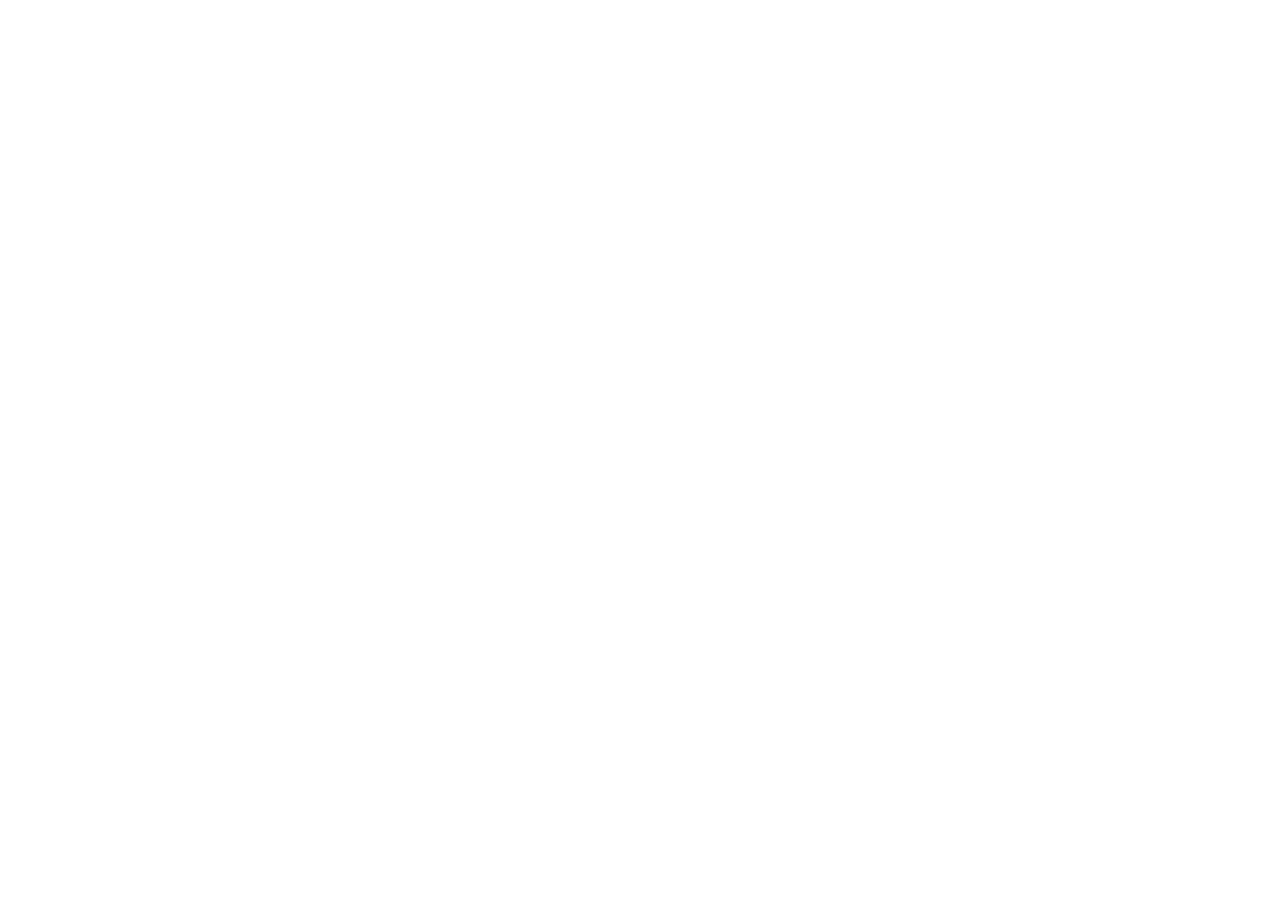
==== index.html @ 0af54652 "h1" ====
<!DOCTYPE html>
<html lang="en">
<head>
    <meta charset="UTF-8">
    <meta name="viewport" content="width=device-width, initial-scale=1.0">
    <title>Document</title>
    <link rel="stylesheet" href="all.css">
</head>
<body>
    <h1></h1>
</body>
</html>
---- all.css ----
h1{
    color: blue;
}
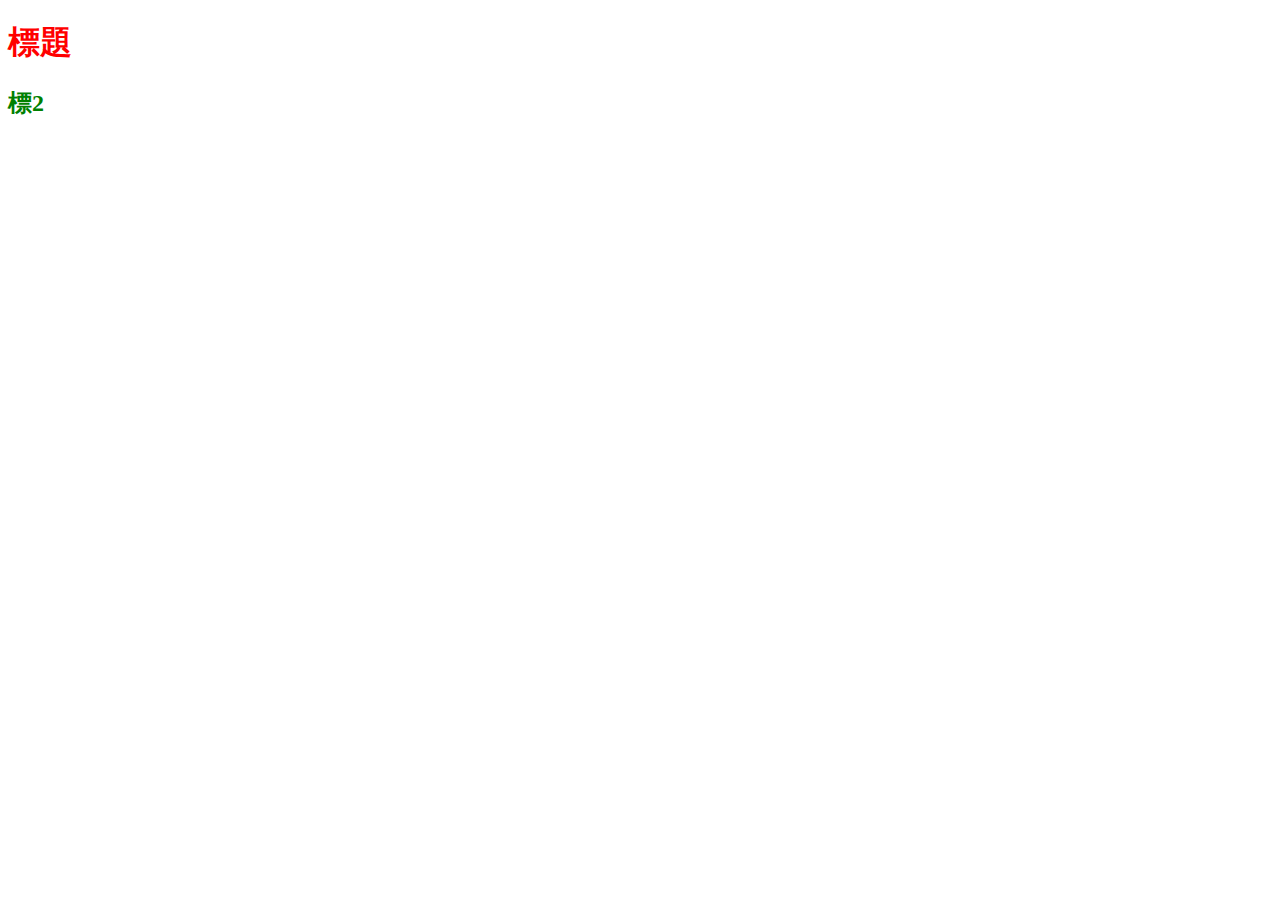
==== commit 57aed5c6: "red" ====
--- a/index.html
+++ b/index.html
@@ -7,6 +7,7 @@
     <link rel="stylesheet" href="all.css">
 </head>
 <body>
-    <h1></h1>
+    <h1>標題</h1>
+    <h2>標2</h2>
 </body>
 </html>--- a/all.css
+++ b/all.css
@@ -1,3 +1,6 @@
 h1{
-    color: blue;
+    color: red;
+}
+h2{
+    color: green;
 }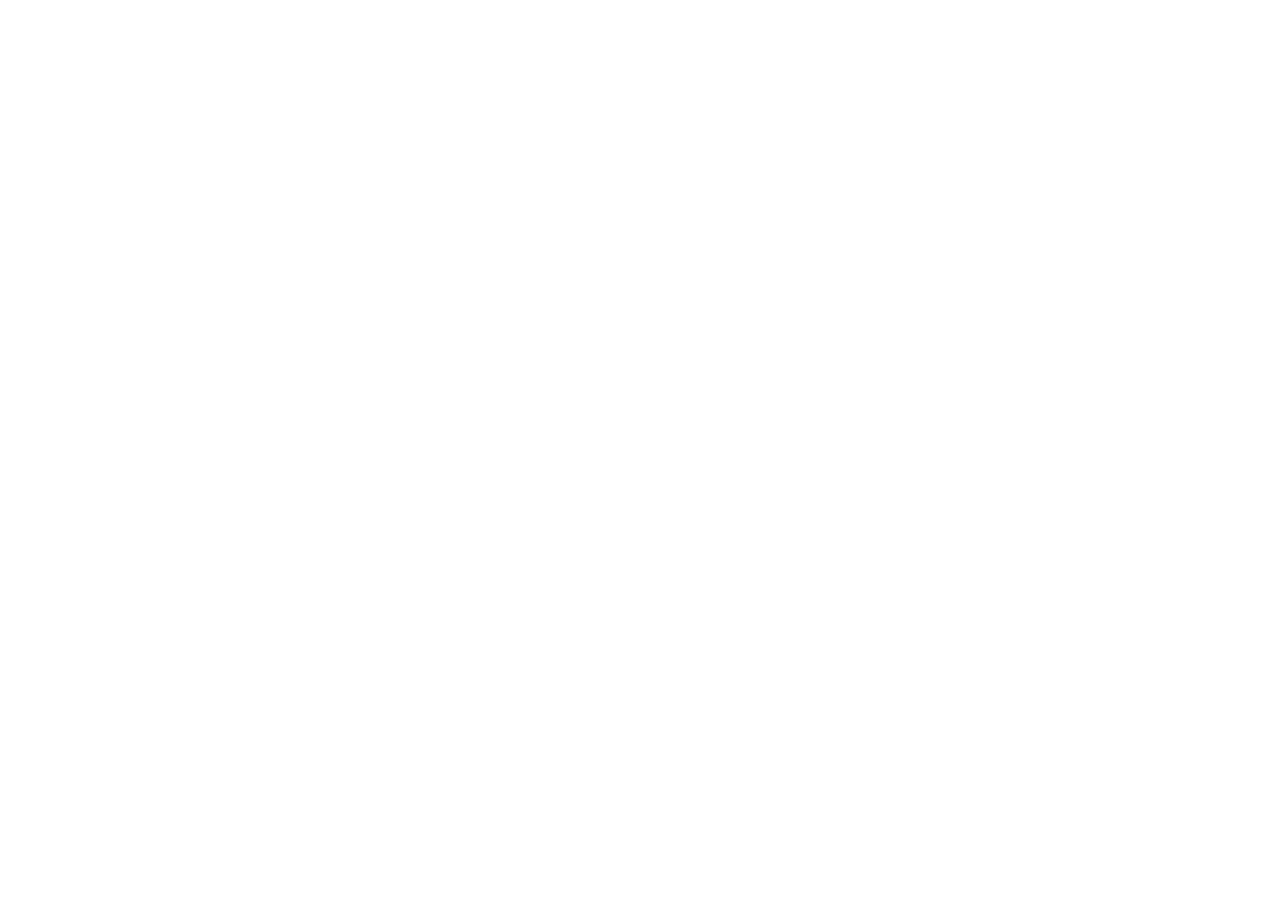
==== commit b6815aed: "Merge pull request #15 from ivy7661/feature/editTitle" ====
--- a/index.html
+++ b/index.html
@@ -3,11 +3,11 @@
 <head>
     <meta charset="UTF-8">
     <meta name="viewport" content="width=device-width, initial-scale=1.0">
-    <title>Document</title>
+    <title>修改標題</title>
     <link rel="stylesheet" href="all.css">
 </head>
 <body>
-    <h1>標題</h1>
-    <h2>標2</h2>
+    <h1></h1>
+    <h2></h2>
 </body>
 </html>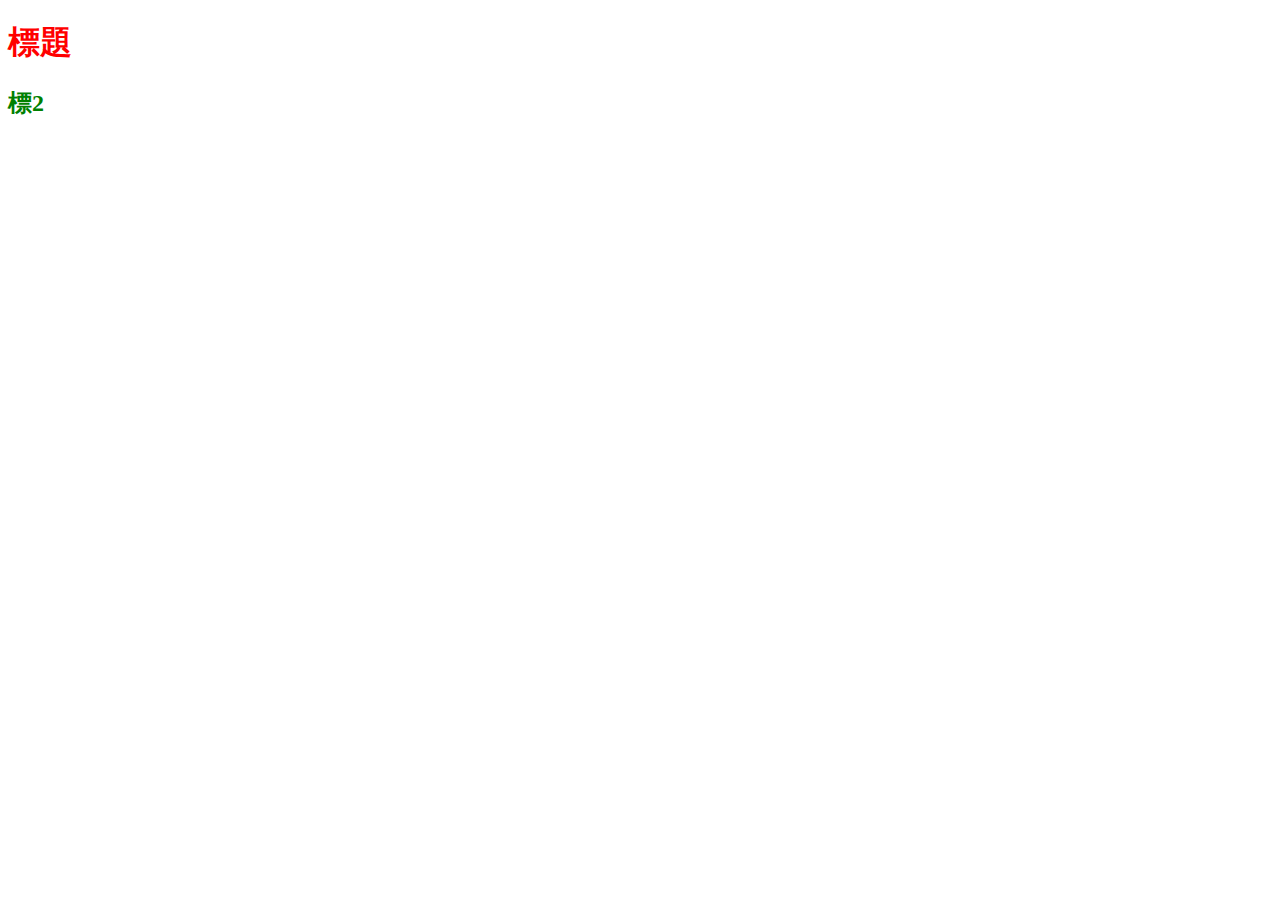
==== commit 12ca2bf4: "Merge pull request #16 from ivy7661/feature/editColor" ====
--- a/index.html
+++ b/index.html
@@ -7,7 +7,7 @@
     <link rel="stylesheet" href="all.css">
 </head>
 <body>
-    <h1></h1>
-    <h2></h2>
+    <h1>標題</h1>
+    <h2>標2</h2>
 </body>
 </html>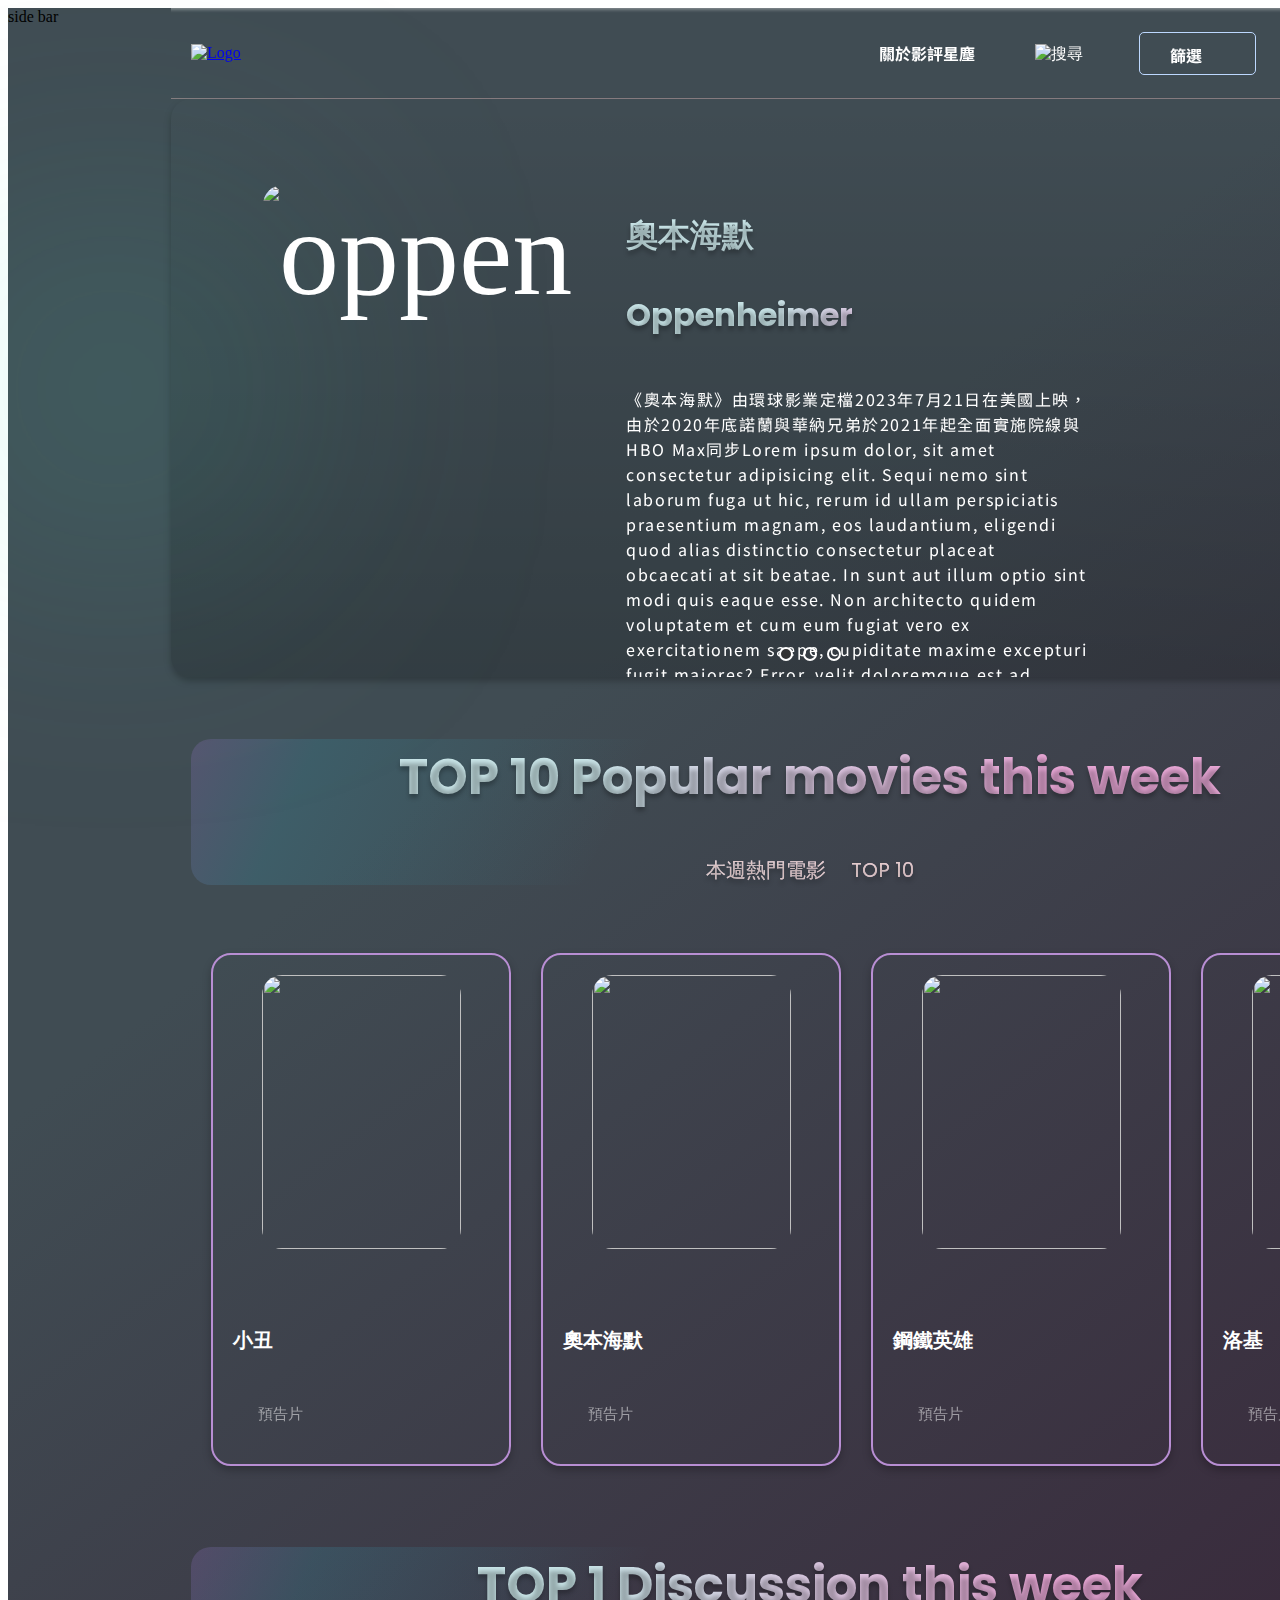
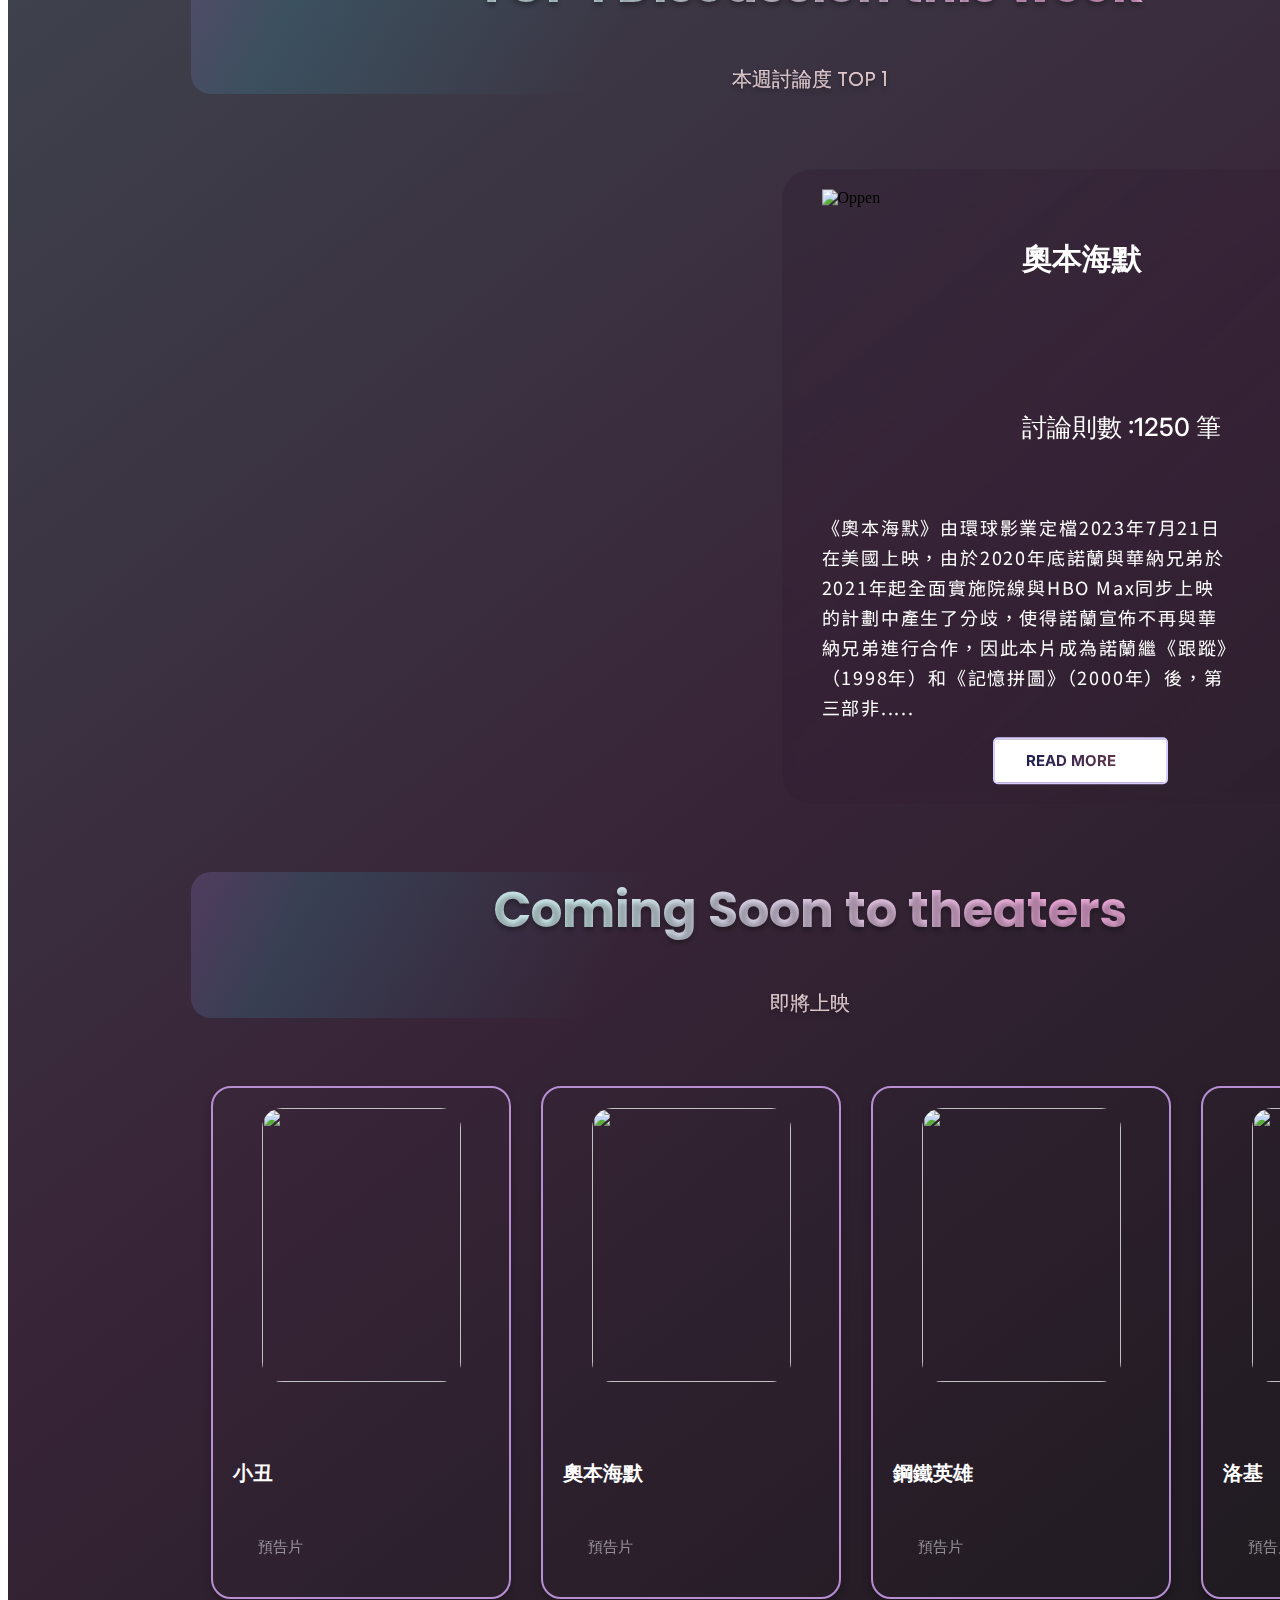
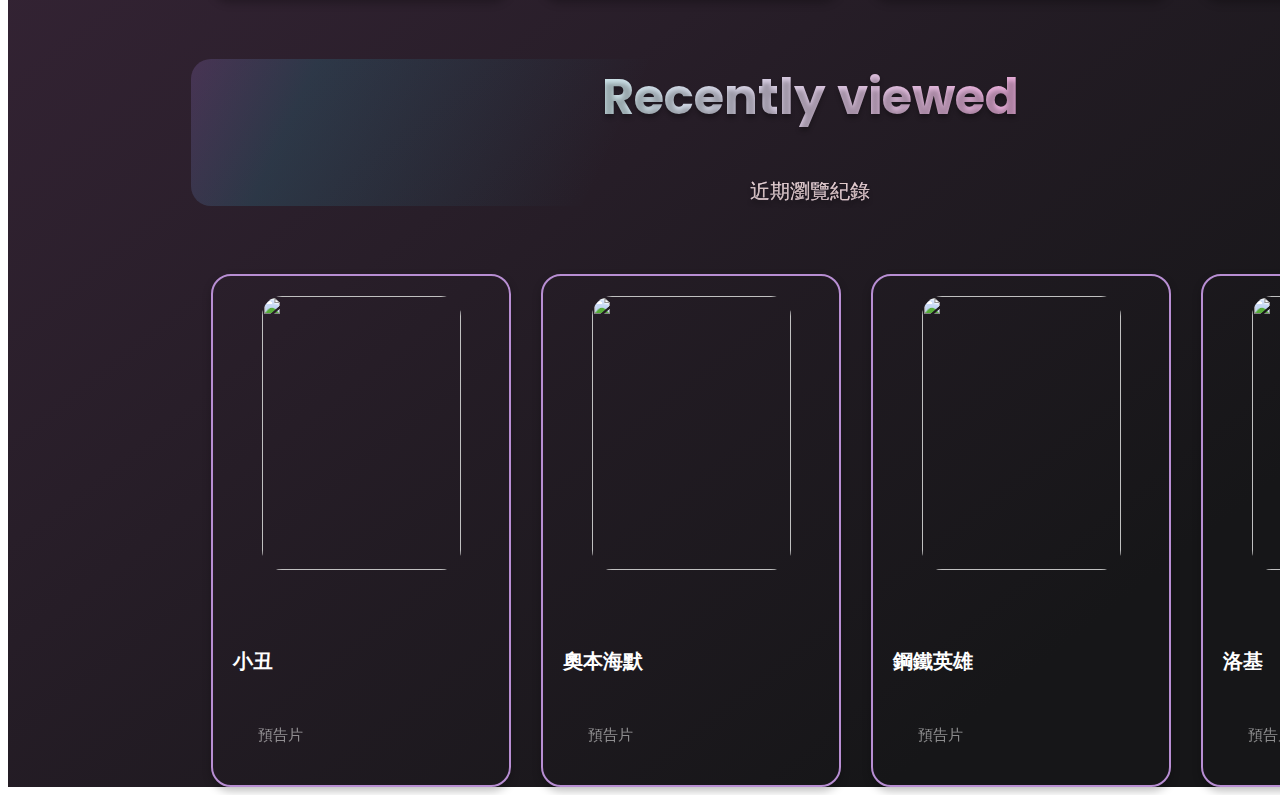
==== commit 0b9d7be1: "0" ====
--- a/index.html
+++ b/index.html
@@ -1,13 +1,474 @@
-<!DOCTYPE html>
+<!doctype html>
 <html lang="en">
-<head>
-    <meta charset="UTF-8">
-    <meta name="viewport" content="width=device-width, initial-scale=1.0">
-    <title>修改標題</title>
-    <link rel="stylesheet" href="all.css">
-</head>
-<body>
-    <h1>標題</h1>
-    <h2>標2</h2>
-</body>
+  <head>
+    <meta charset="utf-8">
+    <meta name="viewport" content="width=device-width, initial-scale=1">
+    <title>index</title>
+    <!-- Noto Sans、Poppins、Inter -->
+    <link rel="preconnect" href="https://fonts.googleapis.com">
+    <link rel="preconnect" href="https://fonts.gstatic.com" crossorigin>
+    <link href="https://fonts.googleapis.com/css2?family=Inter:wght@100;200;300;400;500;600;700;800;900&family=Noto+Sans+TC:wght@100;200;300;400;500;700;800;900&family=Poppins:ital,wght@0,100;0,200;0,300;0,400;0,500;0,600;0,700;0,800;0,900;1,200;1,300;1,400;1,500;1,600;1,700;1,800;1,900&display=swap" rel="stylesheet">
+    <link href="/bootstrap-5.3.2-dist/css/bootstrap.min.css" rel="stylesheet">
+    <link rel="stylesheet" href="/style.css">
+  </head>
+  <body>
+    <div class="wrap">
+      <div class="side">
+        side bar
+      </div>
+      <div class="container">
+        <!-- nav bar -->
+        <div class="header">
+          <a href="#" class="logo">
+            <img src="/movie picture/LOGO.png" class="mLogo" alt="Logo">
+          </a>
+          <nav>
+            <a href="#" class="nav-txt">關於影評星塵</a>
+            <!-- 搜尋 -->        
+            <div class="btn-box">
+              <img src="/icon/Search.png" class="search-icon" alt="搜尋">
+              
+
+              <input type="text" placeholder=" "/>
+              
+            </div>
+            <!-- dropdown -->
+            <div class="dropdown">
+              <button class="dropbtn"> 篩選 
+                <span></span>
+                <img src="/icon/dropdown-arrow-down.png" alt="">
+              </button>
+              <div class="dropdown-content">
+                <a href="#"> 喜劇片 </a>
+                <a href="#"> 劇情片 </a>
+                <a href="#"> 科幻片 </a>
+                <a href="#"> 恐怖片 </a>
+                <a href="#"> 音樂劇 </a>
+                <a href="#"> 愛情片 </a>
+                <a href="#"> 驚悚片 </a>
+              </div>
+            </div>
+            <button class="btn-search">搜尋</button>
+
+            <a href="#" class="nav-txt">
+              <img src="/icon/user.png" class="user-icon" alt="會員">
+          </a>
+  
+          </nav>
+        </div>
+        
+        <!-- Carousel -->
+        <div class="carousel">
+          <div class="green-box"></div>
+          <ul class="slides">
+            <input type="radio" id="control-1" name="control" checked>
+            <input type="radio" id="control-2" name="control">
+            <input type="radio" id="control-3" name="control">
+            <li class="slide">
+              1
+            </li>
+            <li class="slide">2</li>
+            <li class="slide">
+              <div class="carousel-page">
+                <img src="/movie picture/oppen.png" class="carousel-img" alt="oppen">
+                <div class="caption">
+                  <div class="wrap-carousel-title">
+                    <h3 class="carousel-title mb-27">奧本海默</h3>
+                    <h3 class="carousel-title">Oppenheimer</h3>
+                  </div>
+                  <div class="wrap-carousel-content">
+                    <p class="carousel-content">《奧本海默》由環球影業定檔2023年7月21日在美國上映，由於2020年底諾蘭與華納兄弟於2021年起全面實施院線與HBO Max同步Lorem ipsum dolor, sit amet consectetur adipisicing elit. Sequi nemo sint laborum fuga ut hic, rerum id ullam perspiciatis praesentium magnam, eos laudantium, eligendi quod alias distinctio consectetur placeat obcaecati at sit beatae. In sunt aut illum optio sint modi quis eaque esse. Non architecto quidem voluptatem et cum eum fugiat vero ex exercitationem saepe, cupiditate maxime excepturi fugit maiores? Error, velit doloremque est ad officia fugit beatae saepe esse dicta pariatur nesciunt, unde minima praesentium? Voluptate libero et quibusdam aperiam nulla iste a repudiandae! Asperiores mollitia est labore deserunt dolorem nemo molestiae nam sit dolor eum non et eaque alias, laudantium neque voluptatem nulla, blanditiis id impedit. Dolor voluptatem quia nam itaque rerum obcaecati quidem in molestiae tempora dolore architecto soluta consectetur maxime facilis consequatur placeat repellat dolorem, eligendi nisi incidunt reprehenderit. Ducimus non quisquam magnam. Voluptatum tenetur vel nemo sequi beatae id ipsam, minima expedita nihil! Odit tempora dolorum reiciendis esse laborum itaque cum modi! Iure, voluptatum odit. Alias explicabo sed, velit, autem asperiores laudantium molestias voluptate impedit distinctio necessitatibus nam voluptatem, illo sit officia quidem est accusamus quia suscipit aliquid accusantium ratione! Nobis dolorem neque possimus distinctio! Reprehenderit ex saepe nulla ducimus repudiandae? Earum quis animi ipsa a obcaecati dignissimos veniam voluptates corrupti et, ullam rerum iure quam ea. Obcaecati, quia, ipsa quidem odit sed omnis ea deleniti a debitis beatae quasi iste ipsam assumenda voluptate eligendi recusandae est! Recusandae, debitis modi natus accusamus nulla facilis dolorem ipsam molestiae officia quibusdam id itaque quo totam optio rem fuga perferendis quaerat at voluptas. Molestiae voluptatem blanditiis dicta enim porro aut. Eaque in reprehenderit, laborum laudantium perferendis inventore, optio alias doloribus minus impedit temporibus veniam adipisci porro enim tempore ducimus dolorem maiores! Optio tempora, ducimus placeat ad consequuntur qui perferendis eos aut aliquid mollitia nihil corporis laborum pariatur inventore voluptas autem itaque, libero accusamus quasi temporibus magnam quas vel, ab quibusdam. Ipsa consequuntur hic ex in optio. Quas voluptate accusamus velit autem minus id molestiae sunt ut rem eveniet! Fugit nostrum quos exercitationem animi, expedita corrupti, rerum commodi minima dolore incidunt velit dolor reiciendis alias aut adipisci rem! Ad, magni molestiae! Ullam ex quidem unde! A, porro, aut maiores ad similique officia iusto sapiente eum est beatae excepturi ab ipsum eius, repellendus dolorem quisquam tempora corrupti natus ex eos modi numquam ducimus. Possimus commodi eum et, ea nobis deleniti porro illo voluptatem velit molestias mollitia pariatur molestiae, exercitationem labore! Vitae animi quidem aspernatur quod molestiae eaque totam error perspiciatis saepe, harum iusto repudiandae architecto cum consequuntur odit culpa ut non, libero quas! Itaque delectus odio corrupti dignissimos beatae cumque voluptatum natus tenetur, debitis quia asperiores vero repellat, voluptatibus eveniet id velit consequatur, voluptas unde voluptatem quos exercitationem consectetur inventore? Quasi vel nam dolor deleniti reprehenderit ex sint. Quas ea iusto ducimus quae optio id corrupti nostrum, voluptate autem reiciendis animi quo debitis, dignissimos aspernatur adipisci commodi! Nam laboriosam aliquam optio numquam, commodi perferendis veritatis. Sint dolorem quaerat maiores et deleniti necessitatibus laudantium delectus totam? Fugit autem ex consequuntur reprehenderit.</p>
+                    <!-- 星星 -->
+                    <div class="wrap-star">
+                    <img src="/icon/star1.png" class="star" alt="">
+                    <img src="/icon/star1.png" class="star" alt="">
+                    <img src="/icon/star1.png" class="star" alt="">
+                    <img src="/icon/star1.png" class="star" alt="">
+                    <img src="/icon/star1.png" class="star" alt="">
+                    </div>
+                    <p class="carousel-content2">已獲得本周評論數第一名:955則評論</p>
+                    <button class="btn-carousel">
+                      <a href="#" class="btn-index-a">read more
+                        <span class="ml-15"></span><img src="/icon/PlayButton_purple.png"  alt="">
+                      </a>
+                    </button>
+                  </div>
+                  
+
+
+                </div>
+              </div>
+            </li>
+            <div class="controls-visible">
+              <!-- 將這三個label 調整成一個原點的樣式-->
+              <label for="control-1"></label>
+              <label for="control-2"></label>
+              <label for="control-3"></label>
+            </div>
+
+          </ul>
+        </div>
+        <!-- TOP 10  -->
+        <div class="top10bc">
+          <div class="top10-title">
+            <h2 class="top10-text">TOP   10  Popular movies this week</h2>
+            <h3 class="top10-subtitle">本週熱門電影　 TOP 10</h3>
+          </div>
+        </div>
+
+        <div class="wrap-movie-card">
+          <div class="arrow-left">
+            <img src="/icon/leftArrow.png" alt="">
+          </div>
+          <div class="wrap-cards">
+            <!-- Card -->
+            <div class="wrap-whole-card">
+              <img src="/movie picture/joker.jpg" class="movie-card-img" alt="">
+              <!-- 星,片:靠左 -->
+              <div class="wrap-title-btn">
+                <div>
+                  <img src="/icon/star1.png" class="star" alt="">
+                  <img src="/icon/star1.png" class="star" alt="">
+                  <img src="/icon/star1.png" class="star" alt="">
+                  <img src="/icon/star1.png" class="star" alt="">
+                  <img src="/icon/star1.png" class="star" alt="">
+                </div>
+                <h3 class="card-title"><a href="#">小丑</a></h3>
+                <btton class="btn-vedio">
+                  <a href="#" class="vedio-link">
+                  <img src="/icon/PlayButton_grey.png" alt=""><span class="ml-15"></span>預告片
+                  </a>
+                </btton>
+              </div>
+            </div>
+            <!-- Card -->
+            <div class="wrap-whole-card">
+              <img src="/movie picture/Oppenheimer-1.jpg" class="movie-card-img" alt="">
+              <!-- 星,片:靠左 -->
+              <div class="wrap-title-btn">
+                <div>
+                  <img src="/icon/star1.png" class="star" alt="">
+                  <img src="/icon/star1.png" class="star" alt="">
+                  <img src="/icon/star1.png" class="star" alt="">
+                  <img src="/icon/star1.png" class="star" alt="">
+                  <img src="/icon/star1.png" class="star" alt="">
+                </div>
+                <h3 class="card-title"><a href="#">奧本海默</a></h3>
+                <btton class="btn-vedio">
+                  <a href="#" class="vedio-link">
+                  <img src="/icon/PlayButton_grey.png" alt=""><span class="ml-15"></span>預告片
+                  </a>
+                </btton>
+              </div>
+            </div>
+            <!-- Card -->
+            <div class="wrap-whole-card">
+              <img src="/movie picture/hacksaw.jpg" class="movie-card-img" alt="">
+              <!-- 星,片:靠左 -->
+              <div class="wrap-title-btn">
+                <div>
+                  <img src="/icon/star1.png" class="star" alt="">
+                  <img src="/icon/star1.png" class="star" alt="">
+                  <img src="/icon/star1.png" class="star" alt="">
+                  <img src="/icon/star1.png" class="star" alt="">
+                  <img src="/icon/star1.png" class="star" alt="">
+                </div>
+                <h3 class="card-title"><a href="#">鋼鐵英雄</a></h3>
+                <btton class="btn-vedio">
+                  <a href="#" class="vedio-link">
+                  <img src="/icon/PlayButton_grey.png" alt=""><span class="ml-15"></span>預告片
+                  </a>
+                </btton>
+              </div>
+            </div>
+            <!-- Card -->
+            <div class="wrap-whole-card">
+              <img src="/movie picture/loki.jpg" class="movie-card-img" alt="">
+              <!-- 星,片:靠左 -->
+              <div class="wrap-title-btn">
+                <div>
+                  <img src="/icon/star1.png" class="star" alt="">
+                  <img src="/icon/star1.png" class="star" alt="">
+                  <img src="/icon/star1.png" class="star" alt="">
+                  <img src="/icon/star1.png" class="star" alt="">
+                  <img src="/icon/star1.png" class="star" alt="">
+                </div>
+                <h3 class="card-title"><a href="#">洛基</a></h3>
+                <btton class="btn-vedio">
+                  <a href="#" class="vedio-link">
+                  <img src="/icon/PlayButton_grey.png" alt=""><span class="ml-15"></span>預告片
+                  </a>
+                </btton>
+              </div>
+            </div>
+          </div>
+          <!-- Right arrow -->
+          <div class="arrow-right">
+            <img src="/icon/rightArrow.png" alt="">
+          </div>
+        </div>
+
+        <!-- TOP 1 Discussion -->
+        <div class="top10bc mt-81 mb-40">
+          <div class="top10-title">
+            <h2 class="top10-text">TOP   1   Discussion this week</h2>
+            <h3 class="top10-subtitle">本週討論度   TOP  1</h3>
+          </div>
+        </div>
+        <!-- content -->
+        <div class="top-discuss">
+          <div class="blur-bg">
+            <div class="discuss-section">
+              <img src="/movie picture/Oppenheimer-1.jpg" class="img-oppen" alt="Oppen">
+              <!-- text -->
+              <div class="discuss-movie">
+                <h3>奧本海默</h3>
+                <div>
+                  <img src="/icon/star1.png" class="star" alt="">
+                  <img src="/icon/star1.png" class="star" alt="">
+                  <img src="/icon/star1.png" class="star" alt="">
+                  <img src="/icon/star1.png" class="star" alt="">
+                  <img src="/icon/star1.png" class="star" alt="">
+                </div>
+                <h4>討論則數 :1250 筆</h4>
+              </div>
+            </div>
+            <p class="discuss-p">《奧本海默》由環球影業定檔2023年7月21日在美國上映，由於2020年底諾蘭與華納兄弟於2021年起全面實施院線與HBO Max同步上映的計劃中產生了分歧，使得諾蘭宣佈不再與華納兄弟進行合作，因此本片成為諾蘭繼《跟蹤》（1998年）和《記憶拼圖》（2000年）後，第三部非.....</p>
+            <button class="btn-carousel ma">
+              <a href="#" class="btn-index-a">read more
+                <span class="ml-15"></span><img src="/icon/PlayButton_purple.png"  alt="">
+              </a>
+            </button>
+          </div>
+        </div>
+        <!-- Coming Soon -->
+        <div class="top10bc mt-60">
+          <div class="top10-title">
+            <h2 class="top10-text">Coming Soon to theaters</h2>
+            <h3 class="top10-subtitle">即將上映</h3>
+          </div>
+        </div>
+
+        <div class="wrap-movie-card">
+          <div class="arrow-left">
+            <img src="/icon/leftArrow.png" alt="">
+          </div>
+          <div class="wrap-cards">
+            <!-- Card -->
+            <div class="wrap-whole-card">
+              <img src="/movie picture/joker.jpg" class="movie-card-img" alt="">
+              <!-- 星,片:靠左 -->
+              <div class="wrap-title-btn">
+                <div>
+                  <img src="/icon/star1.png" class="star" alt="">
+                  <img src="/icon/star1.png" class="star" alt="">
+                  <img src="/icon/star1.png" class="star" alt="">
+                  <img src="/icon/star1.png" class="star" alt="">
+                  <img src="/icon/star1.png" class="star" alt="">
+                </div>
+                <h3 class="card-title"><a href="#">小丑</a></h3>
+                <btton class="btn-vedio">
+                  <a href="#" class="vedio-link">
+                  <img src="/icon/PlayButton_grey.png" alt=""><span class="ml-15"></span>預告片
+                  </a>
+                </btton>
+              </div>
+            </div>
+            <!-- Card -->
+            <div class="wrap-whole-card">
+              <img src="/movie picture/Oppenheimer-1.jpg" class="movie-card-img" alt="">
+              <!-- 星,片:靠左 -->
+              <div class="wrap-title-btn">
+                <div>
+                  <img src="/icon/star1.png" class="star" alt="">
+                  <img src="/icon/star1.png" class="star" alt="">
+                  <img src="/icon/star1.png" class="star" alt="">
+                  <img src="/icon/star1.png" class="star" alt="">
+                  <img src="/icon/star1.png" class="star" alt="">
+                </div>
+                <h3 class="card-title"><a href="#">奧本海默</a></h3>
+                <btton class="btn-vedio">
+                  <a href="#" class="vedio-link">
+                  <img src="/icon/PlayButton_grey.png" alt=""><span class="ml-15"></span>預告片
+                  </a>
+                </btton>
+              </div>
+            </div>
+            <!-- Card -->
+            <div class="wrap-whole-card">
+              <img src="/movie picture/hacksaw.jpg" class="movie-card-img" alt="">
+              <!-- 星,片:靠左 -->
+              <div class="wrap-title-btn">
+                <div>
+                  <img src="/icon/star1.png" class="star" alt="">
+                  <img src="/icon/star1.png" class="star" alt="">
+                  <img src="/icon/star1.png" class="star" alt="">
+                  <img src="/icon/star1.png" class="star" alt="">
+                  <img src="/icon/star1.png" class="star" alt="">
+                </div>
+                <h3 class="card-title"><a href="#">鋼鐵英雄</a></h3>
+                <btton class="btn-vedio">
+                  <a href="#" class="vedio-link">
+                  <img src="/icon/PlayButton_grey.png" alt=""><span class="ml-15"></span>預告片
+                  </a>
+                </btton>
+              </div>
+            </div>
+            <!-- Card -->
+            <div class="wrap-whole-card">
+              <img src="/movie picture/loki.jpg" class="movie-card-img" alt="">
+              <!-- 星,片:靠左 -->
+              <div class="wrap-title-btn">
+                <div>
+                  <img src="/icon/star1.png" class="star" alt="">
+                  <img src="/icon/star1.png" class="star" alt="">
+                  <img src="/icon/star1.png" class="star" alt="">
+                  <img src="/icon/star1.png" class="star" alt="">
+                  <img src="/icon/star1.png" class="star" alt="">
+                </div>
+                <h3 class="card-title"><a href="#">洛基</a></h3>
+                <btton class="btn-vedio">
+                  <a href="#" class="vedio-link">
+                  <img src="/icon/PlayButton_grey.png" alt=""><span class="ml-15"></span>預告片
+                  </a>
+                </btton>
+              </div>
+            </div>
+          </div>
+          <!-- Right arrow -->
+          <div class="arrow-right">
+            <img src="/icon/rightArrow.png" alt="">
+          </div>
+        </div>
+        <!-- Recently viewed -->
+        <div class="top10bc mt-60">
+          <div class="top10-title">
+            <h2 class="top10-text">Recently viewed</h2>
+            <h3 class="top10-subtitle">近期瀏覽紀錄</h3>
+          </div>
+        </div>
+
+        <div class="wrap-movie-card">
+          <div class="arrow-left">
+            <img src="/icon/leftArrow.png" alt="">
+          </div>
+          <div class="wrap-cards">
+            <!-- Card -->
+            <div class="wrap-whole-card">
+              <img src="/movie picture/joker.jpg" class="movie-card-img" alt="">
+              <!-- 星,片:靠左 -->
+              <div class="wrap-title-btn">
+                <div>
+                  <img src="/icon/star1.png" class="star" alt="">
+                  <img src="/icon/star1.png" class="star" alt="">
+                  <img src="/icon/star1.png" class="star" alt="">
+                  <img src="/icon/star1.png" class="star" alt="">
+                  <img src="/icon/star1.png" class="star" alt="">
+                </div>
+                <h3 class="card-title"><a href="#">小丑</a></h3>
+                <btton class="btn-vedio">
+                  <a href="#" class="vedio-link">
+                  <img src="/icon/PlayButton_grey.png" alt=""><span class="ml-15"></span>預告片
+                  </a>
+                </btton>
+              </div>
+            </div>
+            <!-- Card -->
+            <div class="wrap-whole-card">
+              <img src="/movie picture/Oppenheimer-1.jpg" class="movie-card-img" alt="">
+              <!-- 星,片:靠左 -->
+              <div class="wrap-title-btn">
+                <div>
+                  <img src="/icon/star1.png" class="star" alt="">
+                  <img src="/icon/star1.png" class="star" alt="">
+                  <img src="/icon/star1.png" class="star" alt="">
+                  <img src="/icon/star1.png" class="star" alt="">
+                  <img src="/icon/star1.png" class="star" alt="">
+                </div>
+                <h3 class="card-title"><a href="#">奧本海默</a></h3>
+                <btton class="btn-vedio">
+                  <a href="#" class="vedio-link">
+                  <img src="/icon/PlayButton_grey.png" alt=""><span class="ml-15"></span>預告片
+                  </a>
+                </btton>
+              </div>
+            </div>
+            <!-- Card -->
+            <div class="wrap-whole-card">
+              <img src="/movie picture/hacksaw.jpg" class="movie-card-img" alt="">
+              <!-- 星,片:靠左 -->
+              <div class="wrap-title-btn">
+                <div>
+                  <img src="/icon/star1.png" class="star" alt="">
+                  <img src="/icon/star1.png" class="star" alt="">
+                  <img src="/icon/star1.png" class="star" alt="">
+                  <img src="/icon/star1.png" class="star" alt="">
+                  <img src="/icon/star1.png" class="star" alt="">
+                </div>
+                <h3 class="card-title"><a href="#">鋼鐵英雄</a></h3>
+                <btton class="btn-vedio">
+                  <a href="#" class="vedio-link">
+                  <img src="/icon/PlayButton_grey.png" alt=""><span class="ml-15"></span>預告片
+                  </a>
+                </btton>
+              </div>
+            </div>
+            <!-- Card -->
+            <div class="wrap-whole-card">
+              <img src="/movie picture/loki.jpg" class="movie-card-img" alt="">
+              <!-- 星,片:靠左 -->
+              <div class="wrap-title-btn">
+                <div>
+                  <img src="/icon/star1.png" class="star" alt="">
+                  <img src="/icon/star1.png" class="star" alt="">
+                  <img src="/icon/star1.png" class="star" alt="">
+                  <img src="/icon/star1.png" class="star" alt="">
+                  <img src="/icon/star1.png" class="star" alt="">
+                </div>
+                <h3 class="card-title"><a href="#">洛基</a></h3>
+                <btton class="btn-vedio">
+                  <a href="#" class="vedio-link">
+                  <img src="/icon/PlayButton_grey.png" alt=""><span class="ml-15"></span>預告片
+                  </a>
+                </btton>
+              </div>
+            </div>
+          </div>
+          <!-- Right arrow -->
+          <div class="arrow-right">
+            <img src="/icon/rightArrow.png" alt="">
+          </div>
+        </div>
+
+        
+
+
+
+
+      </div>
+    </div>
+    
+    
+    
+      
+      
+      
+
+
+
+
+
+
+
+      
+
+
+
+    
+    
+    
+
+    <script src="/bootstrap-5.3.2-dist/js/bootstrap.bundle.js"></script>
+    <!-- <script src="/bootstrap-5.3.2-dist/js-page/star.js"></script> -->
+  </body>
 </html>--- a/style.css
+++ b/style.css
@@ -0,0 +1,1305 @@
+@charset "UTF-8";
+.ma {
+  margin: auto;
+}
+
+.m-90-a {
+  margin: 90px auto;
+}
+
+.mt-40 {
+  margin-top: 40px;
+}
+
+.mt-60 {
+  margin-top: 60px;
+}
+
+.mt-70 {
+  margin-top: 70px;
+}
+
+.mt-81 {
+  margin-top: 81px;
+}
+
+.mb-20 {
+  margin-bottom: 20px;
+}
+
+.mb-30 {
+  margin-bottom: 30px;
+}
+
+.mb-40 {
+  margin-bottom: 40px;
+}
+
+.mb-70 {
+  margin-bottom: 70px;
+}
+
+.ml-15 {
+  margin-left: 15px;
+}
+
+.ml-30 {
+  margin-left: 30px;
+}
+
+.ml-40 {
+  margin-left: 40px;
+}
+
+.pt-15 {
+  padding-top: 15px;
+}
+
+.header {
+  width: 1277px;
+  height: 90px;
+  display: flex;
+  align-items: center;
+  border-bottom: 1px solid rgba(204, 169, 169, 0.5);
+  -webkit-backdrop-filter: blur(2px);
+          backdrop-filter: blur(2px);
+}
+
+.header .logo {
+  display: inline-block;
+  margin: 14px auto 14px 20px;
+  margin-left: 20px;
+}
+
+.mLogo {
+  width: 184px;
+  height: 54px;
+}
+
+.header nav {
+  display: flex;
+  text-align: center;
+  font-size: 16px;
+  margin-right: 20px;
+}
+
+.nav-txt {
+  margin: auto;
+  text-decoration: none;
+  display: inline-block;
+  font-size: 16px;
+  font-weight: 700;
+  color: #FFF;
+  font-family: "Noto Sans TC", sans-serif;
+  font-style: normal;
+  line-height: normal;
+}
+
+.search-icon {
+  width: 25px;
+  height: 25px;
+  margin: 10px;
+  margin-left: 60px;
+}
+
+.user-icon {
+  width: 16px;
+  height: 16px;
+  margin-left: 60px;
+}
+
+.btn-box {
+  vertical-align: middle;
+  color: #fff;
+  width: auto;
+  border-radius: 10px;
+  min-width: 10px;
+  display: inline-block;
+  position: relative;
+  background-size: 104% 104%;
+  cursor: pointer;
+}
+.btn-box span {
+  font-size: 16px;
+  font-weight: 700;
+  color: #FFF;
+  font-family: "Noto Sans TC", sans-serif;
+  font-style: normal;
+  line-height: normal;
+}
+
+.btn-box input {
+  display: inline-block;
+  background: 0 0;
+  border: none;
+  color: #fff;
+  padding-left: 20px;
+  height: 40px;
+  box-sizing: border-box;
+  width: 0;
+  transition: all 0.3s ease-in-out;
+  font-size: 16px;
+  font-weight: 700;
+  color: #FFF;
+  font-family: "Noto Sans TC", sans-serif;
+  font-style: normal;
+  line-height: normal;
+  text-transform: uppercase;
+  letter-spacing: 5px;
+}
+
+.btn-box:hover input {
+  display: inline-block;
+  width: 200px;
+  padding-right: 50px;
+  border-radius: 10px;
+  border: 1px solid #98C1FE;
+  background: linear-gradient(90deg, rgba(34, 15, 15, 0) 5.74%, #17101C 95.72%);
+}
+
+.btn-box input:not(:-moz-placeholder-shown) {
+  display: inline-block;
+  width: 160px;
+  padding-right: 50px;
+}
+
+.btn-box input:not(:placeholder-shown) {
+  display: inline-block;
+  width: 160px;
+  padding-right: 50px;
+}
+
+/* The container <div> - needed to position the dropdown content */
+.dropdown {
+  margin-left: 20px;
+  position: relative;
+  display: inline-block;
+  border-radius: 5px;
+  border: 1px solid #BDD8FF;
+}
+
+/* Style The Dropdown Button */
+.dropbtn {
+  width: 115px;
+  padding: 10px 20px 0px 20px;
+  height: 30px;
+  background: transparent;
+  color: #FFF;
+  font-family: "Noto Sans TC", sans-serif;
+  font-style: normal;
+  line-height: normal;
+  font-weight: 700;
+  font-size: 16px;
+  border: none;
+  cursor: pointer;
+}
+.dropbtn span {
+  margin-left: 20px;
+}
+
+/* Dropdown Content (Hidden by Default) */
+.dropdown-content {
+  position: absolute;
+  z-index: 10;
+  display: none;
+  border: 1px solid #80A4DA;
+  background: #251E1E;
+  min-width: 118px;
+  box-shadow: 0px 8px 16px 0px rgba(0, 0, 0, 0.2);
+}
+
+/* Links inside the dropdown */
+.dropdown-content a {
+  position: relative;
+  z-index: 99;
+  color: #FFF;
+  font-family: "Noto Sans TC", sans-serif;
+  font-style: normal;
+  line-height: normal;
+  font-size: 16px;
+  font-weight: 500;
+  padding: 12px 16px;
+  text-decoration: none;
+  display: block;
+}
+
+/* Change color of dropdown links on hover */
+.dropdown-content a:hover {
+  border: 1px solid #80A4DA;
+  background: #342B2B;
+}
+
+/* Show the dropdown menu on hover */
+.dropdown:hover .dropdown-content {
+  display: block;
+}
+
+/* Change the background color of the dropdown button when the dropdown content is shown */
+.dropdown:hover .dropbtn {
+  background: #251E1E;
+}
+
+.btn-search {
+  margin-left: 20px;
+  background: transparent;
+  border: none;
+  color: #FFF;
+  font-family: "Noto Sans TC", sans-serif;
+  font-style: normal;
+  line-height: normal;
+  font-size: 16px;
+  font-weight: 700;
+}
+
+.carousel-title {
+  text-shadow: 0px 4px 4px rgba(0, 0, 0, 0.25);
+  font-family: "Poppins", sans-serif;
+  font-style: normal;
+  line-height: 150%;
+  font-size: 32px;
+  font-weight: 700;
+}
+
+.wrap-carousel-title {
+  background: linear-gradient(89deg, #C9E5E8 31.72%, #E8A7D6 68.97%);
+  background-clip: text;
+  -webkit-background-clip: text;
+  -webkit-text-fill-color: transparent;
+}
+
+.top10-text {
+  text-shadow: 0px 4px 4px rgba(0, 0, 0, 0.25);
+  font-family: "Poppins", sans-serif;
+  font-style: normal;
+  line-height: 150%;
+  text-align: center;
+  font-size: 50px;
+  font-weight: 700;
+}
+
+.carousel-content {
+  color: #FFF;
+  font-family: "Noto Sans TC", sans-serif;
+  font-style: normal;
+  line-height: normal;
+  font-size: 16px;
+  font-weight: 400;
+  line-height: 25px; /* 156.25% */
+  letter-spacing: 1.6px;
+}
+
+.carousel-content2 {
+  color: #FFF;
+  font-family: "Noto Sans TC", sans-serif;
+  font-style: normal;
+  line-height: normal;
+  text-align: center;
+  font-size: 16px;
+  font-weight: 400;
+  line-height: 30px; /* 187.5% */
+  letter-spacing: 1.6px;
+}
+
+.wrap {
+  width: 1440px;
+  display: flex;
+  background: var(--web_BK_1, linear-gradient(142deg, #404c53 21.85%, #382538 56.98%, #161618 91.4%));
+}
+
+.side {
+  width: 163px;
+}
+
+.container {
+  margin: 0;
+  padding: 0;
+  width: 1277px;
+}
+
+.carousel {
+  display: flex;
+  justify-content: center;
+  align-items: center;
+  margin-bottom: 61.5px;
+  background: linear-gradient(180deg, rgba(0, 0, 0, 0) 0%, rgba(0, 0, 0, 0.2) 100%);
+  border-radius: 20px;
+  box-shadow: 0px 4px 7px 0px rgba(0, 0, 0, 0.25);
+}
+
+.green-box {
+  width: 150px;
+  height: 150px;
+  position: absolute;
+  left: 39px;
+  border-radius: 351px;
+  background: #45DBC0;
+  filter: blur(171.5px);
+}
+
+ul.slides {
+  width: 1278px;
+  height: 578px;
+  position: relative;
+  list-style: none;
+  margin: 0;
+  padding: 0;
+  background-color: var(--web_BK_1, linear-gradient(142deg, #404c53 21.85%, #382538 56.98%, #161618 91.4%));
+  overflow: hidden;
+}
+
+li.slide {
+  margin: 0;
+  padding: 0;
+  width: inherit;
+  height: inherit;
+  position: absolute;
+  display: flex;
+  font-size: 120px;
+  color: #fff;
+  transition: 0.5s transform ease-in-out;
+}
+
+.slide:nth-last-of-type(1) {
+  background-color: var(--web_BK_1, linear-gradient(142deg, #404c53 21.85%, #382538 56.98%, #161618 91.4%));
+}
+
+.slide:nth-last-of-type(2) {
+  background-color: #f25c05;
+  left: 100%;
+}
+
+.slide:nth-last-of-type(3) {
+  background-color: #495f8c;
+  left: 200%;
+}
+
+input[type=radio] {
+  position: relative;
+  z-index: 100;
+  display: none;
+}
+
+.controls-visible {
+  position: absolute;
+  width: 100%;
+  bottom: 12px;
+  text-align: center;
+}
+
+.controls-visible label {
+  display: inline-block;
+  width: 10px;
+  height: 10px;
+  background-color: var(--web_BK_1, linear-gradient(142deg, #404c53 21.85%, #382538 56.98%, #161618 91.4%));
+  border-radius: 50%;
+  margin: 0 3px;
+  border: 2px solid #fff;
+}
+
+.slides input[type=radio]:nth-of-type(1):checked ~ .controls-visible label:nth-of-type(1) {
+  background-color: #333;
+}
+
+.slides input[type=radio]:nth-of-type(2):checked ~ .controls-visible label:nth-of-type(2) {
+  background-color: #333;
+}
+
+.slides input[type=radio]:nth-of-type(3):checked ~ .controls-visible label:nth-of-type(3) {
+  background-color: #333;
+}
+
+.slides input[type=radio]:nth-of-type(1):checked ~ .slide {
+  transform: translatex(0%);
+}
+
+:nth-of-type(2):checked ~ .slide {
+  transform: translatex(-100%);
+}
+
+:nth-of-type(3):checked ~ .slide {
+  transform: translatex(-200%);
+}
+
+.carousel-page {
+  display: flex;
+}
+
+.carousel-img {
+  height: 388px;
+  margin-left: 92px;
+  margin-top: 86px;
+  border-radius: 20px;
+}
+
+.caption {
+  width: 462px;
+  height: 440px;
+  margin-top: 80px;
+  margin-left: 54px;
+  background-color: linear-gradient(89deg, #C9E5E8 31.72%, #E8A7D6 68.97%);
+}
+
+.wrap-carousel-content {
+  display: flex;
+  flex-direction: column;
+  justify-content: space-between;
+  align-items: center;
+  height: 60%;
+  vertical-align: middle;
+}
+
+.mb-27 {
+  margin-bottom: 27px;
+}
+
+.wrap-star {
+  display: flex;
+  display: flex;
+  justify-content: center;
+  align-items: center;
+}
+
+.star {
+  height: 30px;
+  margin: 0;
+  padding: 0;
+}
+
+.btn-carousel {
+  display: flex;
+  width: 175px;
+  height: 47px;
+  padding: 5px 20px;
+  justify-content: center;
+  align-items: center;
+  gap: 15px;
+  flex-shrink: 0;
+  border-radius: 5px;
+  border: 2px solid #D7CDFF;
+  background: linear-gradient(0deg, #FFF 0%, #FFF 100%);
+}
+
+.btn-index-a {
+  font-family: "Inter", sans-serif;
+  font-style: normal;
+  line-height: normal;
+  text-decoration: none;
+  font-size: 15px;
+  font-weight: 700;
+  text-transform: uppercase;
+  background: linear-gradient(270deg, #894646 -37.01%, #1f1e51 98.79%);
+  background-clip: text;
+  -webkit-background-clip: text;
+  -webkit-text-fill-color: transparent;
+}
+
+.top10bc {
+  width: 1238px;
+  margin-left: 20px;
+  margin-bottom: 68px;
+  background: linear-gradient(115deg, rgba(219, 72, 196, 0.34) -13.24%, rgba(50, 193, 224, 0.15) 9.84%, rgba(205, 203, 203, 0) 35.52%, rgba(165, 162, 162, 0) 84.27%);
+  border-radius: 20px;
+}
+
+.top10-title {
+  background: linear-gradient(89deg, #C9E5E8 31.72%, #E8A7D6 68.97%);
+  background-clip: text;
+  -webkit-background-clip: text;
+  -webkit-text-fill-color: transparent;
+}
+
+.top10-subtitle {
+  text-shadow: 0px 4px 4px rgba(0, 0, 0, 0.25);
+  font-family: "Poppins", sans-serif;
+  font-style: normal;
+  line-height: 150%;
+  text-align: center;
+  font-size: 20px;
+  font-weight: 400;
+  background: linear-gradient(90deg, #FFF 0.53%, #E5CDCD 22.92%);
+  background-clip: text;
+  -webkit-background-clip: text;
+  -webkit-text-fill-color: transparent;
+}
+
+.wrap-movie-card {
+  display: flex;
+  align-items: center;
+}
+
+.arrow-left {
+  width: 42px;
+  margin-left: 10px;
+  margin-right: 30px;
+}
+
+.arrow-right {
+  width: 42px;
+  margin-left: 30px;
+  margin-right: 10px;
+}
+
+.wrap-cards {
+  display: flex;
+  justify-content: space-between;
+  gap: 30px;
+}
+
+.wrap-whole-card {
+  width: 256px;
+  display: flex;
+  justify-content: space-between;
+  padding: 20px;
+  flex-direction: column;
+  border-radius: 20px;
+  border: 2px solid #B88ED3;
+  box-shadow: 0px 4px 9px 0px rgba(0, 0, 0, 0.25);
+}
+
+.movie-card-img {
+  margin: 0 auto;
+  width: 199px;
+  height: 274px;
+  border-radius: 20px;
+}
+
+.wrap-title-btn {
+  margin-top: 20px;
+  margin-bottom: 10px;
+  display: flex;
+  justify-content: space-between;
+  flex-direction: column;
+  gap: 20px;
+}
+
+.card-title {
+  font-family: "Inter", sans-serif;
+  font-style: normal;
+  line-height: normal;
+  font-size: 20px;
+  font-weight: 800;
+  text-transform: uppercase;
+}
+.card-title a {
+  text-decoration: none;
+  color: #FFF;
+}
+
+.btn-vedio {
+  display: flex;
+  padding: 5px;
+}
+
+.vedio-link {
+  padding: 5px;
+  text-decoration: none;
+  color: #FFF;
+  font-family: Inter;
+  font-size: 15px;
+  font-style: normal;
+  font-weight: 500;
+  line-height: normal;
+  text-transform: uppercase;
+  opacity: 0.5;
+}
+
+.top-discuss {
+  position: relative;
+  width: 1200px;
+  height: 650px;
+  background: url(/icon/meet.jpg);
+  background-repeat: no-repeat;
+  background-position: right;
+  border-radius: 20px;
+  background-size: 108%;
+  margin: 0 auto;
+}
+
+.blur-bg {
+  width: 518px;
+  position: absolute;
+  right: 30px;
+  top: 50%;
+  transform: translateY(-50%);
+  padding: 20px 40px;
+  justify-content: center;
+  align-items: center;
+  align-content: center;
+  gap: 10px;
+  flex-wrap: wrap;
+  border-radius: 30px;
+  background: linear-gradient(134deg, rgba(35, 9, 33, 0.17) 8.58%, rgba(70, 21, 21, 0) 114.52%);
+  -webkit-backdrop-filter: blur(5.5px);
+          backdrop-filter: blur(5.5px);
+}
+
+.discuss-section {
+  display: flex;
+  width: 433px;
+}
+
+.img-oppen {
+  width: 170px;
+}
+
+.discuss-movie {
+  display: flex;
+  justify-content: center;
+  flex-direction: column;
+  gap: 25px;
+  padding: 20px;
+  margin-left: 10px;
+}
+.discuss-movie h3 {
+  font-family: "Inter", sans-serif;
+  font-style: normal;
+  line-height: normal;
+  color: #FFF;
+  font-size: 30px;
+  font-weight: 800;
+  text-transform: uppercase;
+}
+.discuss-movie h4 {
+  font-family: "Inter", sans-serif;
+  font-style: normal;
+  line-height: normal;
+  color: #FFF;
+  font-size: 25px;
+  font-weight: 500;
+  text-transform: uppercase;
+}
+
+.discuss-p {
+  width: 411px;
+  flex-shrink: 0;
+  color: #FFF;
+  font-family: "Noto Sans TC", sans-serif;
+  font-style: normal;
+  line-height: normal;
+  font-size: 18px;
+  font-weight: 400;
+  line-height: 30px;
+  letter-spacing: 1.8px;
+  margin: 15px 0;
+}
+
+.wrap-search {
+  padding: 40px;
+}
+
+.search-num {
+  text-shadow: 0px 4px 4px rgba(0, 0, 0, 0.25);
+  font-family: "Poppins", sans-serif;
+  font-style: normal;
+  line-height: 150%;
+  font-size: 40px;
+  font-weight: 700;
+  background: linear-gradient(89deg, #C9E5E8 31.72%, #E8A7D6 68.97%);
+  background-clip: text;
+  -webkit-background-clip: text;
+  -webkit-text-fill-color: transparent;
+}
+
+.wrap-search-card {
+  margin: 70px auto;
+  width: 1030px;
+  display: flex;
+  padding: 30px;
+  flex-direction: column;
+  gap: 30px;
+  border-radius: 20px;
+  border: 2px solid #9498FE;
+  background: linear-gradient(115deg, rgba(67, 14, 100, 0.25) 0%, rgba(227, 255, 243, 0.19) 100.56%);
+}
+
+.search-card-header {
+  display: flex;
+}
+
+.search-img {
+  width: 180px;
+}
+
+.search-text {
+  margin-left: 30px;
+}
+.search-text h2 {
+  font-family: "Inter", sans-serif;
+  font-style: normal;
+  line-height: normal;
+  color: #FFF;
+  font-size: 30px;
+  font-weight: 700;
+  margin-bottom: 30px;
+}
+.search-text p {
+  color: #FFF;
+  font-size: 22px;
+  font-weight: 500;
+}
+
+.wrap-star-score {
+  display: flex;
+}
+.wrap-star-score p {
+  padding-top: 15px;
+  font-family: "Inter", sans-serif;
+  font-style: normal;
+  line-height: normal;
+  color: #FFF;
+  font-size: 26px;
+  font-weight: 700;
+}
+
+.star-search {
+  width: 38px;
+}
+
+.search-card-p {
+  font-family: "Inter", sans-serif;
+  font-style: normal;
+  line-height: normal;
+  width: 538px;
+  color: #FFF;
+  font-size: 20px;
+  font-weight: 700;
+}
+
+.btn-search-result {
+  display: flex;
+  width: 180px;
+  height: 51px;
+  padding: 5px;
+  justify-content: center;
+  align-items: center;
+  margin: auto;
+  border-radius: 10px;
+  border: 2px solid #F8D8F5;
+  background: linear-gradient(94deg, #463069 1.43%, #A225C2 99.55%);
+}
+
+.text-btn-search {
+  color: #FFF;
+  font-family: "Inter", sans-serif;
+  font-style: normal;
+  line-height: normal;
+  text-decoration: none;
+  font-size: 15px;
+  font-weight: 700;
+  text-transform: uppercase;
+}
+
+.whole-pagination {
+  display: flex;
+  justify-content: center;
+  align-items: center;
+  height: 34px;
+  padding: 0px 20px;
+  gap: 25px;
+}
+.whole-pagination li {
+  list-style: none;
+}
+
+.pagination-num {
+  text-decoration: none;
+  color: #FFF;
+  text-shadow: 0px 4px 9px rgba(232, 151, 151, 0.35);
+  font-family: "Inter", sans-serif;
+  font-size: 17px;
+  font-style: normal;
+  font-weight: 700;
+  line-height: 24px;
+  letter-spacing: 7.48px;
+}
+
+.sidebar {
+  display: flex;
+  flex-direction: column;
+  justify-content: space-evenly;
+  height: 1000px;
+  width: 163px;
+  padding: 60px 0px;
+  background: linear-gradient(142deg, #404c53 21.85%, #382538 56.98%, #161618 91.4%);
+  margin: 0;
+}
+
+.sidebar ul {
+  padding-inline-start: 0;
+}
+
+.sidebar li {
+  list-style: none;
+}
+
+.sidebar a {
+  text-decoration: none;
+}
+
+.sideitem ul {
+  display: flex;
+  flex-direction: column;
+  text-align: center;
+  gap: 55px;
+}
+
+.sideitem a {
+  color: #fff;
+  font-family: Noto Sans;
+  font-size: 16px;
+  font-style: normal;
+  font-weight: 700;
+  line-height: normal;
+}
+
+.social {
+  display: flex;
+  flex-direction: column;
+  text-align: center;
+}
+
+.social li {
+  padding: 5px 0px;
+}
+
+.mgtitle {
+  display: flex;
+  flex-direction: column;
+  justify-content: space-between;
+  align-items: center;
+  flex-shrink: 0;
+}
+
+.mgtitle h3 {
+  font-family: Noto Sans;
+  font-size: 21px;
+  font-style: normal;
+  font-weight: 700;
+  line-height: normal;
+  background: linear-gradient(90deg, #94c5ff 5.53%, #d595f3 99.69%);
+  background-clip: text;
+  -webkit-background-clip: text;
+  -webkit-text-fill-color: transparent;
+}
+
+.return-button {
+  position: relative;
+  padding: 5px 40px 5px 20px; /* 調整右邊距離 */
+  border-radius: 10px;
+  border: 2px solid #98c1fe;
+  background-color: transparent;
+  margin-top: 20px;
+  text-align: right;
+  font-family: Noto Sans;
+  font-size: 18px;
+  font-style: normal;
+  font-weight: 700;
+  line-height: normal;
+  color: #98c1fe;
+  display: flex;
+  justify-content: center;
+  overflow: hidden;
+  align-items: center;
+  transition: background-color 0.3s ease-in-out; /* 添加背景色的過渡效果 */
+}
+
+.text {
+  transition: opacity 0.3s ease-in-out;
+  order: 1; /* 更改順序 */
+}
+
+.icon {
+  position: absolute;
+  top: 50%;
+  right: 20%; /* 調整右邊位置 */
+  transform: translate(50%, -50%);
+  transition: transform 0.5s ease-in-out;
+  opacity: 1; /* 讓 icon 預設隱藏 */
+}
+
+.return-button:hover .text {
+  opacity: 0;
+}
+
+.return-button:hover {
+  background-color: transparent; /* 讓背景色消失 */
+  border: transparent;
+}
+
+.return-button:hover .icon {
+  opacity: 1; /* 顯示 icon */
+  transform: translate(-70%, -50%); /* 使 icon 保持在中間位置 */
+}
+
+.mgroup {
+  display: flex;
+  flex-direction: column;
+  justify-content: space-between;
+  align-items: center;
+  flex-shrink: 0;
+}
+
+.mgroup li {
+  padding-top: 30px;
+}
+
+.mgroup a {
+  color: #fff;
+  font-family: Noto Sans;
+  font-size: 18px;
+  font-style: normal;
+  font-weight: 400;
+  line-height: normal;
+}
+
+.muser {
+  display: flex;
+  flex-direction: column;
+  justify-content: center;
+  align-items: center;
+  gap: 74px;
+  flex-shrink: 0;
+  align-self: stretch;
+}
+
+.muser li {
+  display: flex;
+  justify-content: space-around;
+  padding-top: 74px;
+}
+
+.muser a {
+  color: #fff;
+  text-align: center;
+  font-family: Noto Sans;
+  font-size: 18px;
+  font-style: normal;
+  font-weight: 400;
+  line-height: normal;
+}
+
+.row {
+  background: linear-gradient(142deg, #404c53 21.85%, #382538 56.98%, #161618 91.4%);
+}
+
+.row p {
+  margin: 0;
+}
+
+.mf-content {
+  display: flex;
+  text-align: center;
+}
+
+.mf-title {
+  color: #fff;
+  font-family: Inter;
+  font-size: 45px;
+  font-style: normal;
+  font-weight: 700;
+  line-height: normal;
+  padding-top: 40px;
+}
+
+.mf-wrap {
+  width: 1276px;
+  margin: 0 auto;
+  padding: 40px 20px;
+  color: #fff;
+  font-family: Inter;
+  font-style: normal;
+  font-weight: 700;
+  line-height: normal;
+}
+
+.mf-wrap li {
+  list-style: none;
+}
+
+.page {
+  display: flex;
+  justify-content: space-between;
+  align-items: center;
+}
+
+.page ul {
+  display: flex;
+  list-style: none;
+  padding-inline-start: 0;
+}
+
+.page li {
+  margin: 20px;
+  padding: 0px 50px;
+  border-bottom: 3px solid;
+  -o-border-image: linear-gradient(90deg, rgba(168, 128, 200, 0) 0.1%, #dac3ec 50.1%, rgba(150, 110, 181, 0.17) 100.1%);
+     border-image: linear-gradient(90deg, rgba(168, 128, 200, 0) 0.1%, #dac3ec 50.1%, rgba(150, 110, 181, 0.17) 100.1%);
+  border-image-slice: 1;
+}
+
+.page a {
+  color: #fff;
+  font-family: Inter;
+  font-size: 20px;
+  font-style: normal;
+  font-weight: 700;
+  line-height: normal;
+  display: flex;
+  flex-direction: column;
+  text-decoration: none;
+}
+
+.page li img {
+  margin: 20px;
+  padding: 10px;
+  border-radius: 50px;
+  background: #8a8a8a;
+}
+
+.mf-addcomment {
+  width: 200px;
+  height: 50px;
+  color: #fff;
+  font-family: Inter;
+  font-size: 20px;
+  font-style: normal;
+  font-weight: 700;
+  line-height: normal;
+  border-radius: 10px;
+  border: 2px solid #b3b6f2;
+  background: linear-gradient(115deg, rgba(255, 255, 255, 0.1) 0%, rgba(205, 203, 203, 0.15) 33.52%, rgba(249, 225, 255, 0.1) 67.04%, rgba(142, 9, 129, 0.1) 100.56%);
+  box-shadow: 9px 5px 10px 0px rgba(110, 62, 147, 0.25);
+}
+
+.commentcard {
+  list-style: none;
+  color: #fff;
+  font-family: Inter;
+  font-style: normal;
+  font-weight: 700;
+  line-height: normal;
+  margin-top: 40px;
+  -o-border-image: linear-gradient(115deg, rgba(91, 79, 124, 0.49) 0%, rgba(57, 30, 54, 0.5) 100.56%);
+     border-image: linear-gradient(115deg, rgba(91, 79, 124, 0.49) 0%, rgba(57, 30, 54, 0.5) 100.56%);
+  border-image-slice: 1;
+  box-shadow: 0px 0.5px 0px 0px rgba(255, 255, 255, 0.5) inset, 0px -2px 40px 0px rgba(187, 155, 255, 0.15), 0px -2px 10px 0px rgba(233, 223, 255, 0.3);
+  border-radius: 20px;
+  padding: 40px 50px;
+  width: 1139px;
+  margin: 0 auto;
+  margin-bottom: 70px;
+}
+
+.mf-purpose {
+  color: #fff;
+  font-family: Inter;
+  font-size: 30px;
+  font-style: normal;
+  font-weight: 700;
+  line-height: normal;
+  margin-right: 50px;
+  margin-bottom: 0;
+  display: flex;
+  align-items: center;
+  justify-content: center;
+}
+
+.mf-intro img {
+  width: 58px;
+  height: 63px;
+  overflow: hidden;
+  border-radius: 50px;
+}
+
+.mf-intro {
+  display: flex;
+  justify-content: space-between;
+}
+
+.mf-intro span {
+  display: flex;
+  font-size: 28px;
+  padding-left: 10px;
+}
+
+.mf-intro p {
+  padding-left: 30px;
+  display: flex;
+  align-items: center;
+  margin-bottom: 0;
+}
+
+.mf-comment {
+  font-size: 25px;
+  padding: 70px 65px 70px 30px;
+  text-align: left;
+}
+
+.mf-btn ul {
+  display: flex;
+  justify-content: space-between;
+  list-style: none;
+  padding-inline-start: 0;
+}
+
+.mf-btn li {
+  display: flex;
+}
+
+.mf-reaction button {
+  color: #fff;
+  font-family: Inter;
+  font-size: 20px;
+  font-style: normal;
+  font-weight: 700;
+  line-height: normal;
+  border-radius: 20px;
+  border: 2px solid #dfdff1;
+  background: linear-gradient(115deg, rgba(255, 180, 248, 0.1) 0%, rgba(142, 9, 129, 0.1) 100.56%);
+  box-shadow: 9px 14px 29px 0px rgba(167, 122, 202, 0.25);
+  padding: 10px 20px;
+}
+
+.mf-good {
+  display: flex;
+  align-items: center;
+  margin-right: 30px;
+}
+
+.mf-chat {
+  display: flex;
+  align-items: center;
+}
+
+.mf-reaction img {
+  padding-right: 30px;
+}
+
+.more-icon {
+  color: #fff;
+  font-family: Inter;
+  font-size: 20px;
+  font-style: normal;
+  font-weight: 700;
+  line-height: normal;
+  border-radius: 10px;
+  border: 2px solid #dfdff1;
+  background: linear-gradient(115deg, rgba(255, 255, 255, 0.1) 0%, rgba(205, 203, 203, 0.15) 33.52%, rgba(249, 225, 255, 0.1) 67.04%, rgba(142, 9, 129, 0.1) 100.56%);
+  box-shadow: 9px 14px 29px 0px rgba(167, 122, 202, 0.25);
+  padding: 10px 20px;
+  width: 200px;
+}
+
+.indi-card {
+  width: 1236px;
+  border-radius: 20px;
+  background: linear-gradient(115deg, rgba(255, 255, 255, 0.1) 0%, rgba(205, 203, 203, 0.15) 33.52%, rgba(249, 225, 255, 0.1) 67.04%, rgba(142, 9, 129, 0.1) 100.56%);
+  padding: 30px;
+}
+
+.indi-card li {
+  padding-bottom: 30px;
+}
+
+.indi-title {
+  display: flex;
+  justify-content: space-between;
+  align-items: center;
+}
+
+.indi-title h3 {
+  color: #fff;
+  font-family: Inter;
+  font-style: normal;
+  font-weight: 700;
+  line-height: normal;
+  font-size: 30px;
+  padding: 10px;
+}
+
+.indi-title button {
+  color: #fff;
+  font-family: Inter;
+  font-style: normal;
+  font-weight: 700;
+  line-height: normal;
+  display: flex;
+  align-items: center;
+  justify-content: space-evenly;
+  font-size: 20px;
+  width: 208px;
+  padding: 11px 0px;
+  border-radius: 10px;
+  border: 2px solid #dfdff1;
+  background: linear-gradient(115deg, #8b6edc 0%, #4e32c1 100.56%);
+  box-shadow: 9px 14px 29px 0px rgba(167, 122, 202, 0.25);
+}
+
+.indi-intro {
+  display: flex;
+  padding: 30px 0px;
+  justify-content: space-between;
+  width: 35%;
+  align-items: center;
+}
+
+.indi-intro img {
+  width: 58px;
+  height: 58px;
+  overflow: hidden;
+  border-radius: 50px;
+}
+
+.username {
+  font-size: 28px;
+}
+
+.date {
+  font-size: 20px;
+  margin: 10px;
+}
+
+.indi-reaction {
+  display: flex;
+  width: 35%;
+  justify-content: space-between;
+  align-items: center;
+}
+
+.indi-good {
+  display: flex;
+  justify-content: space-evenly;
+  padding: 0px 20px;
+  align-items: center;
+  color: #fff;
+  font-family: Inter;
+  font-size: 20px;
+  font-style: normal;
+  font-weight: 700;
+  line-height: normal;
+}
+
+.indi-favorite {
+  display: flex;
+  color: #fff;
+  font-family: Inter;
+  font-size: 20px;
+  font-style: normal;
+  font-weight: 700;
+  justify-content: center;
+  align-items: center;
+  border-radius: 10px;
+  border: 2px solid #b37dd4;
+  background: linear-gradient(271deg, #6a477f 11.6%, #30536d 94.29%);
+  padding: 10px 0;
+}
+
+.indi-pic img {
+  width: 1176px;
+}
+
+.indi-comment {
+  padding-right: 150px;
+  text-align: left;
+  font-size: 20px;
+}/*# sourceMappingURL=style.css.map */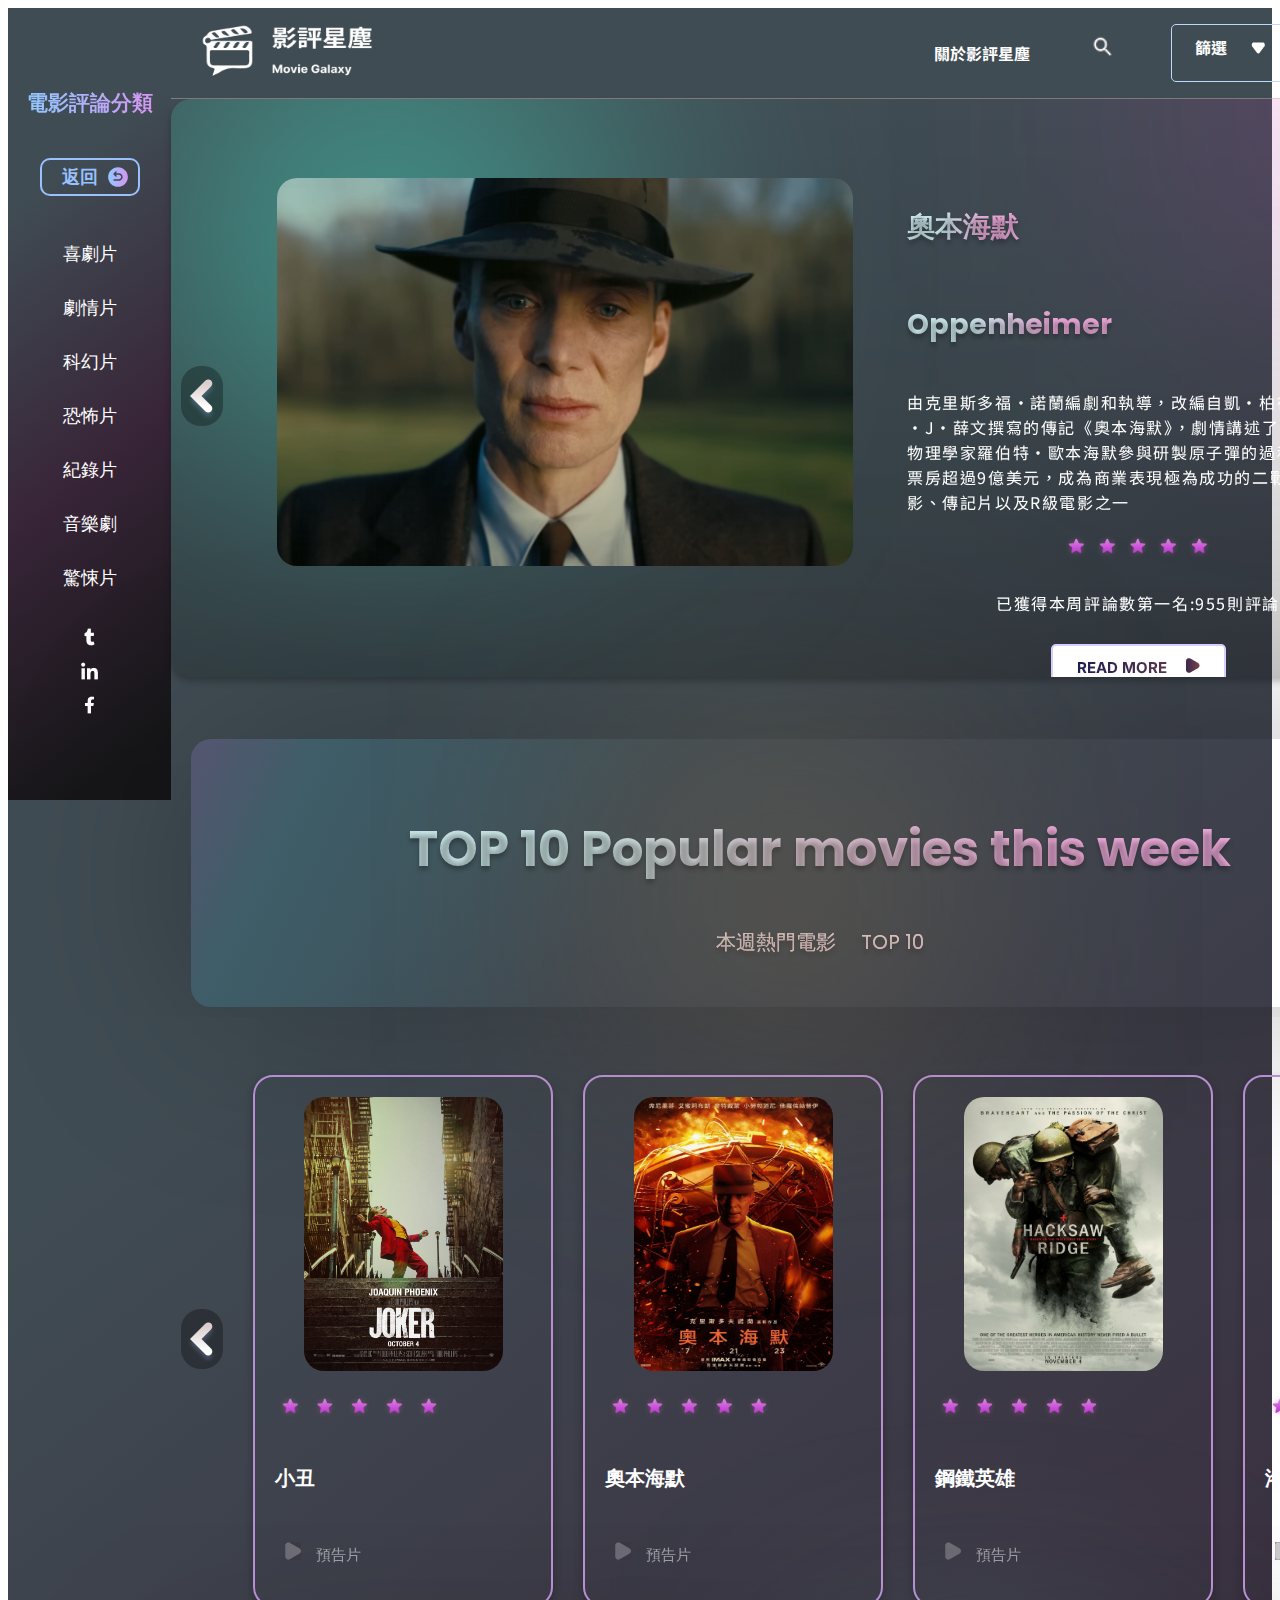
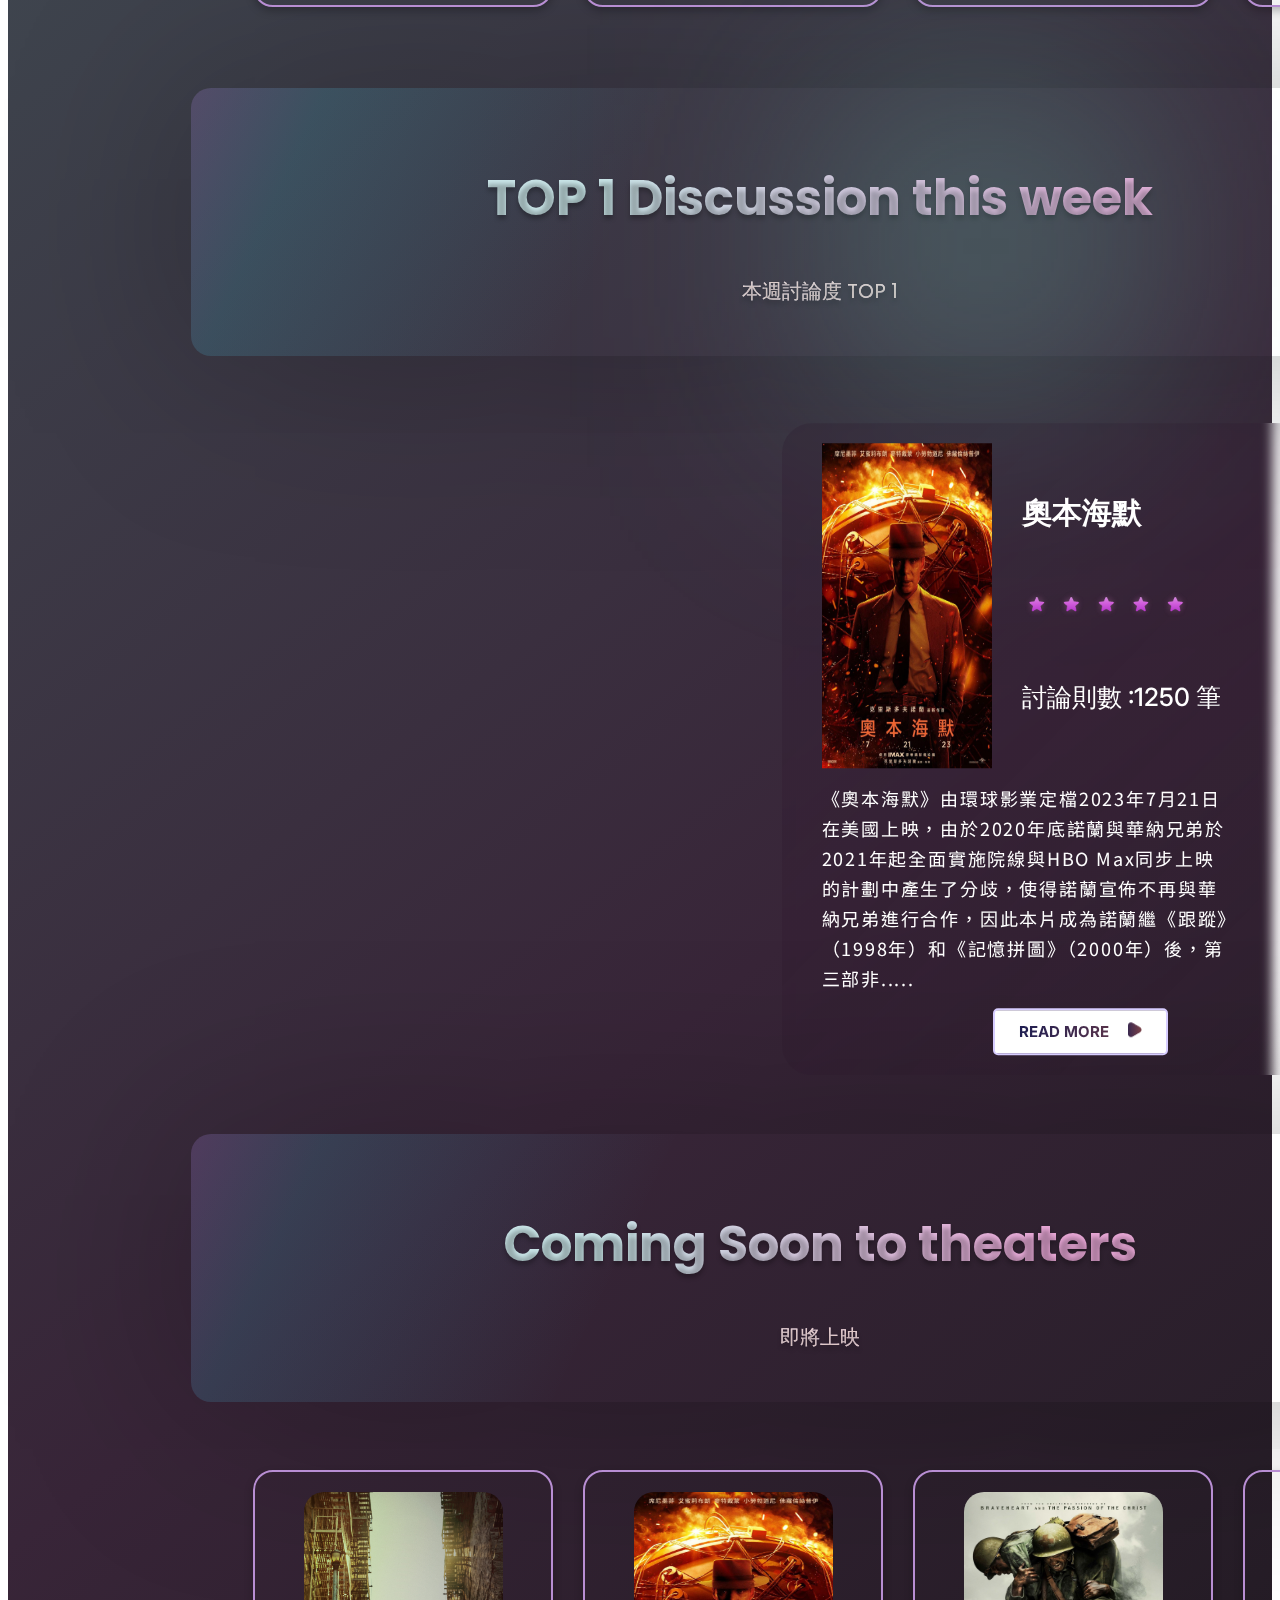
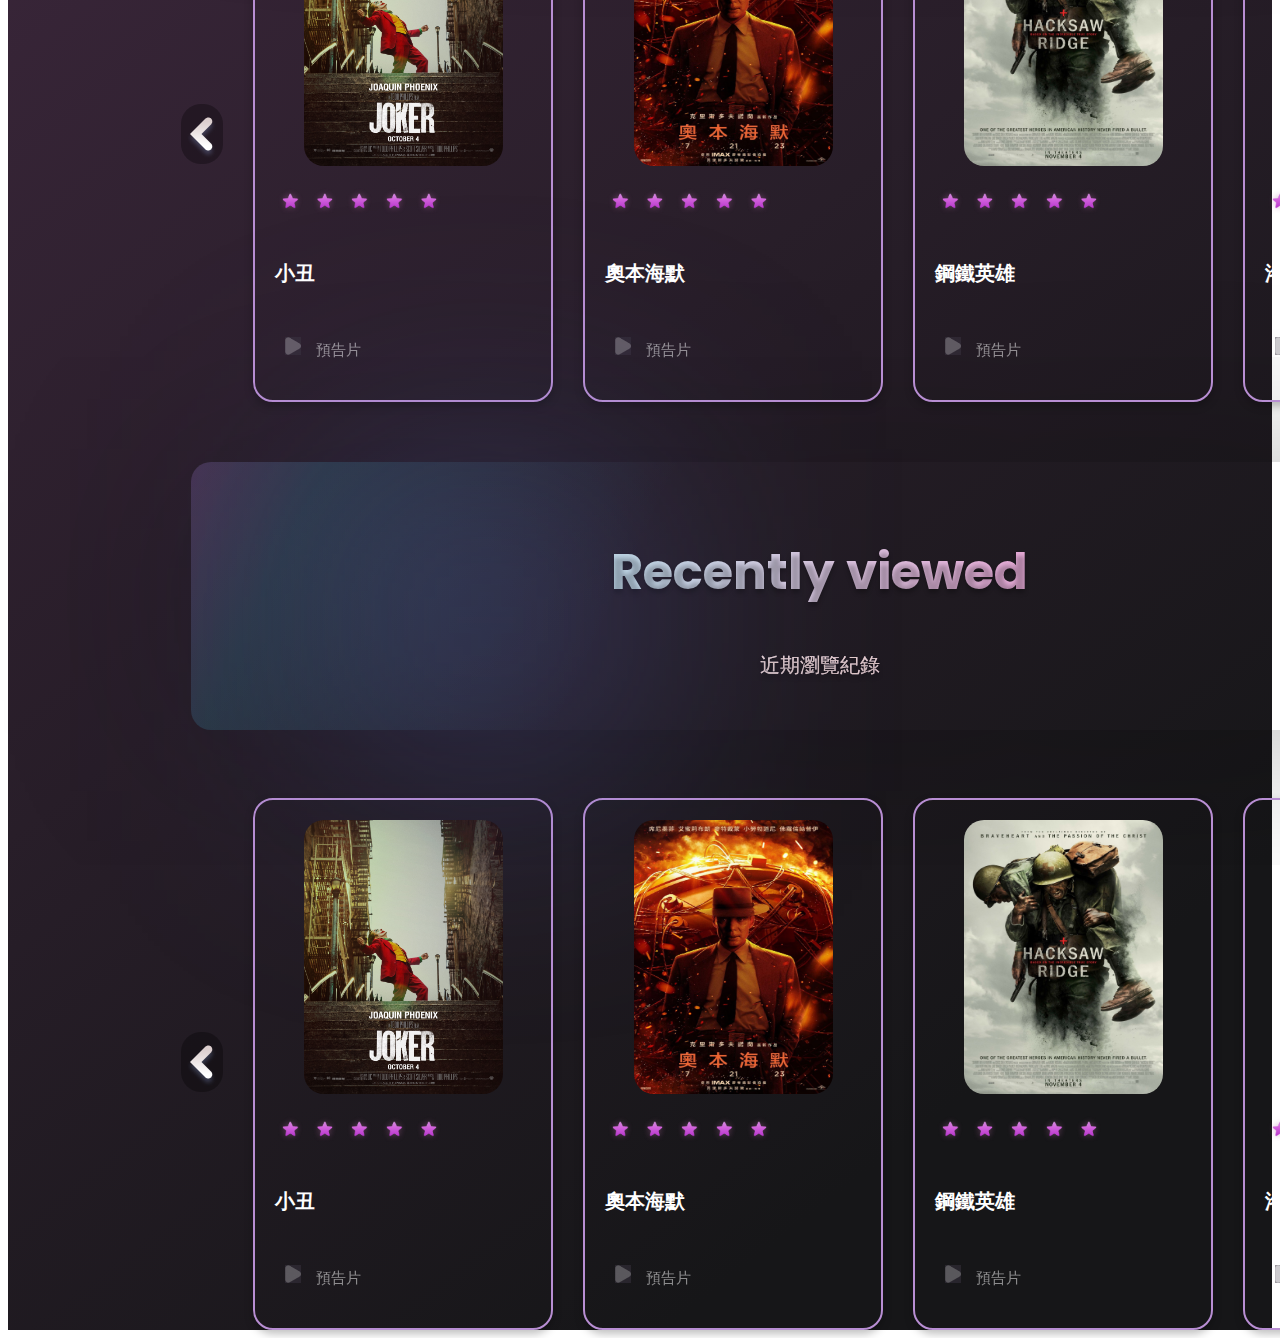
==== commit 5a64532d: "n" ====
--- a/index.html
+++ b/index.html
@@ -9,17 +9,50 @@
     <link rel="preconnect" href="https://fonts.gstatic.com" crossorigin>
     <link href="https://fonts.googleapis.com/css2?family=Inter:wght@100;200;300;400;500;600;700;800;900&family=Noto+Sans+TC:wght@100;200;300;400;500;700;800;900&family=Poppins:ital,wght@0,100;0,200;0,300;0,400;0,500;0,600;0,700;0,800;0,900;1,200;1,300;1,400;1,500;1,600;1,700;1,800;1,900&display=swap" rel="stylesheet">
     <link href="/bootstrap-5.3.2-dist/css/bootstrap.min.css" rel="stylesheet">
-    <link rel="stylesheet" href="/style.css">
+    <link rel="stylesheet" href="https://cdn.jsdelivr.net/npm/swiper@11/swiper-bundle.min.css" />
+    <link rel="stylesheet" href="style.css">
   </head>
   <body>
-    <div class="wrap">
-      <div class="side">
-        side bar
+    <div class="wrap-main">
+      <div class="side-main">
+        <div class="sidebar">
+          <div class="mgtitle">
+            <h3>電影評論分類</h3>
+            <button class="return-button">
+              <span class="text">返回</span>
+              <img src="/icon/arrow-back-circle.svg" alt="" class="icon" srcset="">
+            </button>  
+          </div>
+          <div class="mgroup">
+            <ul>
+              <li><a href="#">喜劇片</a></li>
+              <li><a href="#">劇情片</a></li>
+              <li><a href="#">科幻片</a></li>
+              <li><a href="#">恐怖片</a></li>
+              <li><a href="#">紀錄片</a></li>
+              <li><a href="#">音樂劇</a></li>
+              <li><a href="#">驚悚片</a></li>
+            </ul>
+          </div>
+          <div class="social">
+            <ul>
+              <li>
+                <a href="#"><img src="/icon/tumblr.png" alt="" /></a>
+              </li>
+              <li>
+                <a href="#"><img src="/icon/linkedinLogo.png" alt="" /></a>
+              </li>
+              <li>
+                <a href="#"><img src="/icon/facebookSm.png" alt="" /></a>
+              </li>
+            </ul>
+          </div>
+        </div>
       </div>
-      <div class="container">
+      <div class="container-main">
         <!-- nav bar -->
-        <div class="header">
-          <a href="#" class="logo">
+        <div class="nav-header">
+          <a href="#" class="nav-logo">
             <img src="/movie picture/LOGO.png" class="mLogo" alt="Logo">
           </a>
           <nav>
@@ -27,10 +60,7 @@
             <!-- 搜尋 -->        
             <div class="btn-box">
               <img src="/icon/Search.png" class="search-icon" alt="搜尋">
-              
-
               <input type="text" placeholder=" "/>
-              
             </div>
             <!-- dropdown -->
             <div class="dropdown">
@@ -49,73 +79,149 @@
               </div>
             </div>
             <button class="btn-search">搜尋</button>
-
             <a href="#" class="nav-txt">
               <img src="/icon/user.png" class="user-icon" alt="會員">
           </a>
-  
           </nav>
         </div>
-        
-        <!-- Carousel -->
-        <div class="carousel">
-          <div class="green-box"></div>
-          <ul class="slides">
-            <input type="radio" id="control-1" name="control" checked>
-            <input type="radio" id="control-2" name="control">
-            <input type="radio" id="control-3" name="control">
-            <li class="slide">
-              1
-            </li>
-            <li class="slide">2</li>
-            <li class="slide">
-              <div class="carousel-page">
-                <img src="/movie picture/oppen.png" class="carousel-img" alt="oppen">
-                <div class="caption">
-                  <div class="wrap-carousel-title">
-                    <h3 class="carousel-title mb-27">奧本海默</h3>
-                    <h3 class="carousel-title">Oppenheimer</h3>
+        <!-- carousel -->
+        <div class="swiper-container">
+          <div class="swiper">
+            <div class="pink-box"></div>
+            <div class="green-box"></div>
+            <div class="swiper-wrapper">
+              <div class="swiper-slide">
+                <div class="carousel-page">
+                  <img src="/movie picture/Oppenheimer-3.jpg" class="carousel-img" alt="oppen">
+                  <div class="car-caption">
+                    <div class="wrap-carousel-title">
+                      <h3 class="carousel-title">奧本海默</h3>
+                      <h3 class="carousel-title">Oppenheimer</h3>
+                    </div>
+                    <p class="carousel-content">由克里斯多福·諾蘭編劇和執導，改編自凱·柏德和馬丁·J·薛文撰寫的傳記《奧本海默》，劇情講述了美國理論物理學家羅伯特·歐本海默參與研製原子彈的過程。全球票房超過9億美元，成為商業表現極為成功的二戰題材電影、傳記片以及R級電影之一</p>
+                    <div class="wrap-carousel-content">
+                      <!-- 星星 -->
+                      <div class="wrap-star">
+                      <img src="/icon/star1.png" class="star" alt="">
+                      <img src="/icon/star1.png" class="star" alt="">
+                      <img src="/icon/star1.png" class="star" alt="">
+                      <img src="/icon/star1.png" class="star" alt="">
+                      <img src="/icon/star1.png" class="star" alt="">
+                      </div>
+                      <p class="carousel-content2">已獲得本周評論數第一名:955則評論
+                      </p>
+                      <button class="btn-carousel">
+                        <a href="#" class="btn-index-a">read more
+                          <span class="ml-15"></span><img src="/icon/PlayButton_purple.png"  alt="">
+                        </a>
+                      </button>
+                    </div>
                   </div>
-                  <div class="wrap-carousel-content">
-                    <p class="carousel-content">《奧本海默》由環球影業定檔2023年7月21日在美國上映，由於2020年底諾蘭與華納兄弟於2021年起全面實施院線與HBO Max同步Lorem ipsum dolor, sit amet consectetur adipisicing elit. Sequi nemo sint laborum fuga ut hic, rerum id ullam perspiciatis praesentium magnam, eos laudantium, eligendi quod alias distinctio consectetur placeat obcaecati at sit beatae. In sunt aut illum optio sint modi quis eaque esse. Non architecto quidem voluptatem et cum eum fugiat vero ex exercitationem saepe, cupiditate maxime excepturi fugit maiores? Error, velit doloremque est ad officia fugit beatae saepe esse dicta pariatur nesciunt, unde minima praesentium? Voluptate libero et quibusdam aperiam nulla iste a repudiandae! Asperiores mollitia est labore deserunt dolorem nemo molestiae nam sit dolor eum non et eaque alias, laudantium neque voluptatem nulla, blanditiis id impedit. Dolor voluptatem quia nam itaque rerum obcaecati quidem in molestiae tempora dolore architecto soluta consectetur maxime facilis consequatur placeat repellat dolorem, eligendi nisi incidunt reprehenderit. Ducimus non quisquam magnam. Voluptatum tenetur vel nemo sequi beatae id ipsam, minima expedita nihil! Odit tempora dolorum reiciendis esse laborum itaque cum modi! Iure, voluptatum odit. Alias explicabo sed, velit, autem asperiores laudantium molestias voluptate impedit distinctio necessitatibus nam voluptatem, illo sit officia quidem est accusamus quia suscipit aliquid accusantium ratione! Nobis dolorem neque possimus distinctio! Reprehenderit ex saepe nulla ducimus repudiandae? Earum quis animi ipsa a obcaecati dignissimos veniam voluptates corrupti et, ullam rerum iure quam ea. Obcaecati, quia, ipsa quidem odit sed omnis ea deleniti a debitis beatae quasi iste ipsam assumenda voluptate eligendi recusandae est! Recusandae, debitis modi natus accusamus nulla facilis dolorem ipsam molestiae officia quibusdam id itaque quo totam optio rem fuga perferendis quaerat at voluptas. Molestiae voluptatem blanditiis dicta enim porro aut. Eaque in reprehenderit, laborum laudantium perferendis inventore, optio alias doloribus minus impedit temporibus veniam adipisci porro enim tempore ducimus dolorem maiores! Optio tempora, ducimus placeat ad consequuntur qui perferendis eos aut aliquid mollitia nihil corporis laborum pariatur inventore voluptas autem itaque, libero accusamus quasi temporibus magnam quas vel, ab quibusdam. Ipsa consequuntur hic ex in optio. Quas voluptate accusamus velit autem minus id molestiae sunt ut rem eveniet! Fugit nostrum quos exercitationem animi, expedita corrupti, rerum commodi minima dolore incidunt velit dolor reiciendis alias aut adipisci rem! Ad, magni molestiae! Ullam ex quidem unde! A, porro, aut maiores ad similique officia iusto sapiente eum est beatae excepturi ab ipsum eius, repellendus dolorem quisquam tempora corrupti natus ex eos modi numquam ducimus. Possimus commodi eum et, ea nobis deleniti porro illo voluptatem velit molestias mollitia pariatur molestiae, exercitationem labore! Vitae animi quidem aspernatur quod molestiae eaque totam error perspiciatis saepe, harum iusto repudiandae architecto cum consequuntur odit culpa ut non, libero quas! Itaque delectus odio corrupti dignissimos beatae cumque voluptatum natus tenetur, debitis quia asperiores vero repellat, voluptatibus eveniet id velit consequatur, voluptas unde voluptatem quos exercitationem consectetur inventore? Quasi vel nam dolor deleniti reprehenderit ex sint. Quas ea iusto ducimus quae optio id corrupti nostrum, voluptate autem reiciendis animi quo debitis, dignissimos aspernatur adipisci commodi! Nam laboriosam aliquam optio numquam, commodi perferendis veritatis. Sint dolorem quaerat maiores et deleniti necessitatibus laudantium delectus totam? Fugit autem ex consequuntur reprehenderit.</p>
-                    <!-- 星星 -->
-                    <div class="wrap-star">
-                    <img src="/icon/star1.png" class="star" alt="">
-                    <img src="/icon/star1.png" class="star" alt="">
-                    <img src="/icon/star1.png" class="star" alt="">
-                    <img src="/icon/star1.png" class="star" alt="">
-                    <img src="/icon/star1.png" class="star" alt="">
-                    </div>
-                    <p class="carousel-content2">已獲得本周評論數第一名:955則評論</p>
-                    <button class="btn-carousel">
-                      <a href="#" class="btn-index-a">read more
-                        <span class="ml-15"></span><img src="/icon/PlayButton_purple.png"  alt="">
-                      </a>
-                    </button>
+                </div>
+              </div>
+              <!-- 第二頁 -->
+              <div class="swiper-slide">
+                <div class="carousel-page">
+                  <img src="/movie picture/mission.jpg" class="carousel-img" alt="oppen">
+                  <div class="car-caption">
+                    <div class="wrap-carousel-title">
+                      <h3 class="carousel-title">不可能的任務：致命清算 第一章</h3>
+                      <h3 class="carousel-title">Mission: Impossible – Dead Reckoning Part One</h3>
+                    </div>
+                    <p class="carousel-content">伊森·韓特和他的不可能任務情報局（IMF）團隊展開他們迄今為止最危險的任務：阻止一件威脅著全人類的危險武器落入惡人的手中；隨著世界的命運危在旦夕，伊森過去的黑暗勢力也找上門來</p>
+                    <div class="wrap-carousel-content">
+                      <!-- 星星 -->
+                      <div class="wrap-star">
+                      <img src="/icon/star1.png" class="star" alt="">
+                      <img src="/icon/star1.png" class="star" alt="">
+                      <img src="/icon/star1.png" class="star" alt="">
+                      <img src="/icon/star1.png" class="star" alt="">
+                      <img src="/icon/star1.png" class="star" alt="">
+                      </div>
+                      <p class="carousel-content2">本周評論數:769則評論
+                      </p>
+                      <button class="btn-carousel">
+                        <a href="#" class="btn-index-a">read more
+                          <span class="ml-15"></span><img src="/icon/PlayButton_purple.png"  alt="">
+                        </a>
+                      </button>
+                    </div>
                   </div>
-                  
-
-
-                </div>
-              </div>
-            </li>
-            <div class="controls-visible">
-              <!-- 將這三個label 調整成一個原點的樣式-->
-              <label for="control-1"></label>
-              <label for="control-2"></label>
-              <label for="control-3"></label>
-            </div>
-
-          </ul>
+                </div>
+              </div>
+              <div class="swiper-slide">
+                <div class="carousel-page">
+                  <img src="/movie picture/sand.jpg" class="carousel-img" alt="oppen">
+                  <div class="car-caption">
+                    <div class="wrap-carousel-title">
+                      <h3 class="carousel-title">沙丘</h3>
+                      <h3 class="carousel-title">Dune</h3>
+                    </div>
+                    <p class="carousel-content">由丹尼·維勒納夫執導，艾瑞克·羅斯、喬·斯派茨和導演本人共同編寫劇本，劇情改編自法蘭克·赫伯特的1965年英文同名科幻小說《沙丘》的前半部分內容，是兩部改編電影計畫中的第一部；講述出身貴族家庭的年輕繼承者背負起守護銀河系中最寶貴的資產也是最重要的元素</p>
+                    <div class="wrap-carousel-content">
+                      <!-- 星星 -->
+                      <div class="wrap-star">
+                      <img src="/icon/star1.png" class="star" alt="">
+                      <img src="/icon/star1.png" class="star" alt="">
+                      <img src="/icon/star1.png" class="star" alt="">
+                      <img src="/icon/star1.png" class="star" alt="">
+                      <img src="/icon/star1.png" class="star" alt="">
+                      </div>
+                      <p class="carousel-content2">本周評論數:861則評論
+                      </p>
+                      <button class="btn-carousel">
+                        <a href="#" class="btn-index-a">read more
+                          <span class="ml-15"></span><img src="/icon/PlayButton_purple.png"  alt="">
+                        </a>
+                      </button>
+                    </div>
+                  </div>
+                </div>
+              </div>
+              <div class="swiper-slide">
+                <div class="carousel-page">
+                  <img src="/movie picture/game.jpg" class="carousel-img" alt="oppen">
+                  <div class="car-caption">
+                    <div class="wrap-carousel-title">
+                      <h3 class="carousel-title">飢餓遊戲：鳴鳥與游蛇之歌</h3>
+                      <h3 class="carousel-title">The Hunger Games: The Ballad of Songbirds and Snakes</h3>
+                    </div>
+                    <p class="carousel-content">18歲的史諾將擔任第十屆飢餓遊戲的導師，期待能透過指導貢品贏得比賽，振興落魄的家族，不料他抽中的貢品是一名來自施惠國最窮困十二區的個性古怪女孩露西，兩人最後能夠順利在飢餓遊戲中勝出嗎？</p>
+                    <div class="wrap-carousel-content">
+                      <!-- 星星 -->
+                      <div class="wrap-star">
+                      <img src="/icon/star1.png" class="star" alt="">
+                      <img src="/icon/star1.png" class="star" alt="">
+                      <img src="/icon/star1.png" class="star" alt="">
+                      <img src="/icon/star1.png" class="star" alt="">
+                      <img src="/icon/star1.png" class="star" alt="">
+                      </div>
+                      <p class="carousel-content2">本周評論數:672則評論
+                      </p>
+                      <button class="btn-carousel">
+                        <a href="#" class="btn-index-a">read more
+                          <span class="ml-15"></span><img src="/icon/PlayButton_purple.png"  alt="">
+                        </a>
+                      </button>
+                    </div>
+                  </div>
+                </div>
+              </div>
+            </div>
+            <div class="swiper-button-prev"></div>
+            <div class="swiper-button-next"></div>
+            <div class="swiper-pagination"></div>
+          </div>
         </div>
         <!-- TOP 10  -->
-        <div class="top10bc">
+        <div class="top10bc mt-62">
           <div class="top10-title">
-            <h2 class="top10-text">TOP   10  Popular movies this week</h2>
+            <div class="yellow-box"></div>
+            <h2 class="top10-text">
+              TOP   10  Popular movies this week</h2>
             <h3 class="top10-subtitle">本週熱門電影　 TOP 10</h3>
           </div>
         </div>
-
         <div class="wrap-movie-card">
           <div class="arrow-left">
             <img src="/icon/leftArrow.png" alt="">
@@ -211,6 +317,7 @@
         <!-- TOP 1 Discussion -->
         <div class="top10bc mt-81 mb-40">
           <div class="top10-title">
+            <div class="blue-box"></div>
             <h2 class="top10-text">TOP   1   Discussion this week</h2>
             <h3 class="top10-subtitle">本週討論度   TOP  1</h3>
           </div>
@@ -248,7 +355,6 @@
             <h3 class="top10-subtitle">即將上映</h3>
           </div>
         </div>
-
         <div class="wrap-movie-card">
           <div class="arrow-left">
             <img src="/icon/leftArrow.png" alt="">
@@ -343,6 +449,7 @@
         <!-- Recently viewed -->
         <div class="top10bc mt-60">
           <div class="top10-title">
+            <div class="purple-box"></div>
             <h2 class="top10-text">Recently viewed</h2>
             <h3 class="top10-subtitle">近期瀏覽紀錄</h3>
           </div>
@@ -439,13 +546,14 @@
             <img src="/icon/rightArrow.png" alt="">
           </div>
         </div>
-
+        <!-- btn returnTop -->
+        <button type="button" id="BackTop" class="toTop-arrow"></button>
         
-
-
-
+        <!-- footer -->
+        
 
       </div>
+      
     </div>
     
     
@@ -469,6 +577,9 @@
     
 
     <script src="/bootstrap-5.3.2-dist/js/bootstrap.bundle.js"></script>
+    <script src="https://cdn.jsdelivr.net/npm/swiper@11/swiper-bundle.min.js"></script>
+    <script src="https://code.jquery.com/jquery-3.7.1.min.js" integrity="sha256-/JqT3SQfawRcv/BIHPThkBvs0OEvtFFmqPF/lYI/Cxo=" crossorigin="anonymous"></script>
+    <script src="/bootstrap-5.3.2-dist/js-page/index.js"></script>
     <!-- <script src="/bootstrap-5.3.2-dist/js-page/star.js"></script> -->
   </body>
 </html>--- a/style.css
+++ b/style.css
@@ -1,4 +1,5 @@
 @charset "UTF-8";
+@import url("https://cdn.jsdelivr.net/npm/bootstrap-icons@1.11.2/font/bootstrap-icons.min.css");
 .ma {
   margin: auto;
 }
@@ -15,6 +16,10 @@
   margin-top: 60px;
 }
 
+.mt-62 {
+  margin-top: 62px;
+}
+
 .mt-70 {
   margin-top: 70px;
 }
@@ -55,17 +60,2126 @@
   padding-top: 15px;
 }
 
-.header {
+.changePassword {
+  width: 651px;
+  height: 394px;
+  padding: 20px 10px;
+  border-radius: 30px;
+  justify-content: center;
+  border: 3px solid #DFDFF1;
+  background: linear-gradient(115deg, rgba(255, 255, 255, 0.25) 0%, rgba(205, 203, 203, 0.25) 50.28%, rgba(249, 198, 244, 0.2) 100.56%);
+  box-shadow: 9px 14px 29px 0px rgba(167, 122, 202, 0.25);
+}
+.changePassword .form-input {
+  color: white;
+  border-radius: 10px;
+  border: 1px solid #9965B9;
+  background: linear-gradient(115deg, rgba(13, 16, 36, 0.1) 0%, rgba(34, 11, 11, 0.31) 100.56%);
+  box-shadow: 0px 6px 12px 0px rgba(0, 0, 0, 0.4) inset, -1px -3px 18px 0px rgba(161, 101, 189, 0.25);
+}
+.changePassword .form-input:focus {
+  border-color: white;
+}
+
+.wrap-carousel-title {
+  display: flex;
+  flex-direction: column;
+  justify-content: center;
+  align-items: flex-start;
+}
+
+.carousel-title {
+  text-shadow: 0px 4px 4px rgba(0, 0, 0, 0.25);
+  font-family: "Poppins", sans-serif;
+  font-style: normal;
+  line-height: 150%;
+  font-size: 28px;
+  font-weight: 700;
+  background: linear-gradient(89deg, #C9E5E8 31.72%, #E8A7D6 68.97%);
+  background-clip: text;
+  -webkit-background-clip: text;
+  -webkit-text-fill-color: transparent;
+}
+
+.top10-text {
+  text-shadow: 0px 4px 4px rgba(0, 0, 0, 0.25);
+  font-family: "Poppins", sans-serif;
+  font-style: normal;
+  line-height: 150%;
+  text-align: center;
+  font-size: 50px;
+  font-weight: 700;
+}
+
+.carousel-content {
+  width: 450px;
+  color: #FFF;
+  font-family: "Noto Sans TC", sans-serif;
+  font-style: normal;
+  line-height: normal;
+  font-size: 16px;
+  font-weight: 400;
+  line-height: 25px; /* 156.25% */
+  letter-spacing: 1.6px;
+  text-align: left;
+}
+
+.carousel-content2 {
+  color: #FFF;
+  font-family: "Noto Sans TC", sans-serif;
+  font-style: normal;
+  line-height: normal;
+  text-align: center;
+  font-size: 16px;
+  font-weight: 400;
+  line-height: 30px; /* 187.5% */
+  letter-spacing: 1.6px;
+}
+
+.wrap-main {
+  max-width: 1440px;
+  display: flex;
+  background: var(--web_BK_1, linear-gradient(142deg, #404c53 21.85%, #382538 56.98%, #161618 91.4%));
+}
+
+.side-main {
+  width: 163px;
+}
+
+.container-main {
+  margin: 0;
+  padding: 0;
   width: 1277px;
+}
+
+.carousel-page {
+  display: flex;
+}
+
+.carousel-img {
+  width: 576px;
+  height: 388px;
+  margin-left: 27px;
+  margin-top: 20px;
+  border-radius: 20px;
+  -o-object-fit: cover;
+     object-fit: cover;
+  -o-object-position: center center;
+     object-position: center center;
+}
+
+.car-caption {
+  width: 462px;
+  height: 440px;
+  margin-top: 20px;
+  margin-left: 54px;
+  background-color: linear-gradient(89deg, #C9E5E8 31.72%, #E8A7D6 68.97%);
+}
+
+.wrap-carousel-content {
+  height: 160px;
+  display: flex;
+  flex-direction: column;
+  justify-content: space-between;
+  align-items: center;
+  vertical-align: middle;
+}
+
+.mb-27 {
+  margin-bottom: 27px;
+}
+
+.wrap-star {
+  display: flex;
+  display: flex;
+  justify-content: center;
+  align-items: center;
+}
+
+.star {
+  height: 30px;
+  margin: 0;
+  padding: 0;
+}
+
+.btn-carousel {
+  display: flex;
+  width: 175px;
+  height: 47px;
+  padding: 5px 20px;
+  justify-content: center;
+  align-items: center;
+  gap: 15px;
+  flex-shrink: 0;
+  border-radius: 5px;
+  border: 2px solid #D7CDFF;
+  background: linear-gradient(0deg, #FFF 0%, #FFF 100%);
+}
+
+.btn-index-a {
+  font-family: "Inter", sans-serif;
+  font-style: normal;
+  line-height: normal;
+  text-decoration: none;
+  font-size: 15px;
+  font-weight: 700;
+  text-transform: uppercase;
+  background: linear-gradient(270deg, #894646 -37.01%, #1f1e51 98.79%);
+  background-clip: text;
+  -webkit-background-clip: text;
+  -webkit-text-fill-color: transparent;
+}
+
+.top10bc {
+  padding: 30px;
+  max-width: 1238px;
+  margin-left: 20px;
+  margin-bottom: 68px;
+  background: linear-gradient(115deg, rgba(219, 72, 196, 0.34) -13.24%, rgba(50, 193, 224, 0.15) 9.84%, rgba(205, 203, 203, 0) 35.52%, rgba(165, 162, 162, 0) 84.27%);
+  border-radius: 20px;
+  box-shadow: 6px 6px 200px rgba(0, 0, 0, 0.3);
+}
+
+.top10-title {
+  background: linear-gradient(89deg, #C9E5E8 31.72%, #E8A7D6 68.97%);
+  background-clip: text;
+  -webkit-background-clip: text;
+  -webkit-text-fill-color: transparent;
+}
+
+.top10-subtitle {
+  text-shadow: 0px 4px 4px rgba(0, 0, 0, 0.25);
+  font-family: "Poppins", sans-serif;
+  font-style: normal;
+  line-height: 150%;
+  text-align: center;
+  font-size: 20px;
+  font-weight: 400;
+  background: linear-gradient(90deg, #FFF 0.53%, #E5CDCD 22.92%);
+  background-clip: text;
+  -webkit-background-clip: text;
+  -webkit-text-fill-color: transparent;
+}
+
+.wrap-movie-card {
+  display: flex;
+  align-items: center;
+}
+
+.arrow-left {
+  width: 42px;
+  margin-left: 10px;
+  margin-right: 30px;
+}
+
+.arrow-right {
+  width: 42px;
+  margin-left: 30px;
+  margin-right: 10px;
+}
+
+.wrap-cards {
+  display: flex;
+  justify-content: space-between;
+  gap: 30px;
+}
+
+.wrap-whole-card {
+  width: 256px;
+  display: flex;
+  justify-content: space-between;
+  padding: 20px;
+  flex-direction: column;
+  border-radius: 20px;
+  border: 2px solid #B88ED3;
+  box-shadow: 0px 4px 9px 0px rgba(0, 0, 0, 0.25);
+}
+
+.movie-card-img {
+  margin: 0 auto;
+  width: 199px;
+  height: 274px;
+  border-radius: 20px;
+}
+
+.wrap-title-btn {
+  margin-top: 20px;
+  margin-bottom: 10px;
+  display: flex;
+  justify-content: space-between;
+  flex-direction: column;
+  gap: 20px;
+}
+
+.card-title {
+  font-family: "Inter", sans-serif;
+  font-style: normal;
+  line-height: normal;
+  font-size: 20px;
+  font-weight: 800;
+  text-transform: uppercase;
+}
+.card-title a {
+  text-decoration: none;
+  color: #FFF;
+}
+
+.btn-vedio {
+  display: flex;
+  padding: 5px;
+}
+
+.vedio-link {
+  padding: 5px;
+  text-decoration: none;
+  color: #FFF;
+  font-family: Inter;
+  font-size: 15px;
+  font-style: normal;
+  font-weight: 500;
+  line-height: normal;
+  text-transform: uppercase;
+  opacity: 0.5;
+}
+
+.top-discuss {
+  position: relative;
+  width: 1200px;
+  height: 650px;
+  background: url(/icon/meet.jpg);
+  background-repeat: no-repeat;
+  background-position: right;
+  border-radius: 20px;
+  background-size: 108%;
+  margin: 0 auto;
+}
+
+.blur-bg {
+  width: 518px;
+  position: absolute;
+  right: 30px;
+  top: 50%;
+  transform: translateY(-50%);
+  padding: 20px 40px;
+  justify-content: center;
+  align-items: center;
+  align-content: center;
+  gap: 10px;
+  flex-wrap: wrap;
+  border-radius: 30px;
+  background: linear-gradient(134deg, rgba(35, 9, 33, 0.17) 8.58%, rgba(70, 21, 21, 0) 114.52%);
+  -webkit-backdrop-filter: blur(5.5px);
+          backdrop-filter: blur(5.5px);
+}
+
+.discuss-section {
+  display: flex;
+  width: 433px;
+}
+
+.img-oppen {
+  width: 170px;
+}
+
+.discuss-movie {
+  display: flex;
+  justify-content: center;
+  flex-direction: column;
+  gap: 25px;
+  padding: 20px;
+  margin-left: 10px;
+}
+.discuss-movie h3 {
+  font-family: "Inter", sans-serif;
+  font-style: normal;
+  line-height: normal;
+  color: #FFF;
+  font-size: 30px;
+  font-weight: 800;
+  text-transform: uppercase;
+}
+.discuss-movie h4 {
+  font-family: "Inter", sans-serif;
+  font-style: normal;
+  line-height: normal;
+  color: #FFF;
+  font-size: 25px;
+  font-weight: 500;
+  text-transform: uppercase;
+}
+
+.discuss-p {
+  width: 411px;
+  flex-shrink: 0;
+  color: #FFF;
+  font-family: "Noto Sans TC", sans-serif;
+  font-style: normal;
+  line-height: normal;
+  font-size: 18px;
+  font-weight: 400;
+  line-height: 30px;
+  letter-spacing: 1.8px;
+  margin: 15px 0;
+}
+
+.green-box {
+  width: 351px;
+  height: 351px;
+  position: absolute;
+  left: 39px;
+  top: -33px;
+  border-radius: 351px;
+  background: #45DBC0;
+  filter: blur(171.5px);
+}
+
+.pink-box {
+  width: 172px;
+  height: 172px;
+  position: absolute;
+  right: 9px;
+  top: -71px;
+  background: #BE2EA7;
+  filter: blur(171.5px);
+}
+
+.yellow-box {
+  position: absolute;
+  left: 700px;
+  width: 172px;
+  height: 172px;
+  flex-shrink: 0;
+  background: #97794C;
+  filter: blur(150px);
+}
+
+.blue-box {
+  position: absolute;
+  left: 900px;
+  width: 172px;
+  height: 172px;
+  flex-shrink: 0;
+  background: #7FE7CE;
+  filter: blur(150px);
+}
+
+.purple-box {
+  position: absolute;
+  left: 400px;
+  width: 172px;
+  height: 172px;
+  flex-shrink: 0;
+  background: #5C6DC6;
+  filter: blur(150px);
+}
+
+.swiper {
+  border-radius: 20px;
+  background: linear-gradient(180deg, rgba(0, 0, 0, 0) 0%, rgba(0, 0, 0, 0.2) 100%);
+  box-shadow: 0px 4px 7px 0px rgba(0, 0, 0, 0.25);
+  max-width: 1278px;
+  height: 578px;
+}
+
+.swiper-slide {
+  text-align: center;
+  font-size: 18px;
+  display: flex;
+  justify-content: center;
+  align-items: center;
+}
+
+/*包裹自定義分頁器的div的位置等CSS樣式*/
+.swiper-pagination-custom {
+  bottom: 5%;
+  left: 0;
+  width: 100%;
+  height: 20px;
+  text-align: center;
+}
+
+/*自定義分頁器的樣式，這個你自己想要什麼樣子自己寫*/
+.swiper-pagination-customs {
+  width: 80px;
+  height: 8px;
+  display: inline-block;
+  border-radius: 20px;
+  background: #8C7B97;
+  opacity: 0.3;
+  margin: 0 5px;
+  outline: 0;
+}
+
+/*自定義分頁器激活時的樣式表現*/
+.swiper-pagination-customs-active {
+  opacity: 1;
+  border-radius: 20px;
+  background: #FFABF7;
+  box-shadow: 0px 2px 11px 0px rgba(255, 171, 247, 0.3);
+}
+
+.swiper-button-prev {
+  background-image: url(/icon/leftArrow.png) !important;
+  width: 42px;
+  height: 60px;
+  background-repeat: no-repeat;
+  background-size: 100% auto;
+  background-position: center;
+}
+
+.swiper-button-next {
+  background-image: url(/icon/rightArrow.png) !important;
+  width: 42px;
+  height: 60px;
+  background-repeat: no-repeat;
+  background-size: 100% auto;
+  background-position: center;
+}
+
+.swiper-button-next::after {
+  display: none;
+}
+
+.swiper-button-prev::after {
+  display: none;
+}
+
+.toTop-arrow {
+  width: 56px;
+  height: 56px;
+  border: 0;
+  cursor: pointer;
+  position: fixed;
+  right: 13px;
+  bottom: 15px;
+  display: none;
+  border-radius: 20px;
+  background: rgba(219, 144, 255, 0.1);
+  box-shadow: 3px 4px 32px 0px rgba(167, 122, 202, 0.25);
+}
+
+.toTop-arrow::before, .toTop-arrow::after {
+  width: 31px;
+  height: 7px;
+  border-radius: 3px;
+  background: #FFF;
+  position: absolute;
+  content: "";
+  stroke-width: 8px;
+  filter: drop-shadow(0px 4px 5px rgba(161, 186, 250, 0.25));
+}
+
+.toTop-arrow::before {
+  transform: rotate(-45deg) translate(0, -50%);
+  left: 0.4rem;
+}
+
+.toTop-arrow::after {
+  transform: rotate(45deg) translate(0, -50%);
+  right: 0.4rem;
+}
+
+.toTop-arrow:focus {
+  outline: none;
+}
+
+.editInformationArea {
+  padding: 30px;
+  border-radius: 30px;
+  background: linear-gradient(115deg, rgba(255, 255, 255, 0.25) 0%, rgba(205, 203, 203, 0.25) 50.28%, rgba(249, 198, 244, 0.2) 100.56%);
+  box-shadow: 9px 14px 29px 0px rgba(167, 122, 202, 0.25);
+}
+.editInformationArea .InformationForm {
+  width: 250px;
+  height: 40px;
+  border-radius: 10px;
+  padding: 10px 20px;
+  border: 1px solid #9965B9;
+  background: linear-gradient(115deg, rgba(13, 16, 36, 0.1) 0%, rgba(34, 11, 11, 0.31) 100.56%);
+  box-shadow: 0px 6px 12px 0px rgba(0, 0, 0, 0.4) inset, -1px -3px 18px 0px rgba(161, 101, 189, 0.25);
+}
+.editInformationArea .InformationSelect {
+  width: 250px;
+  height: 40px;
+  padding: 5px 20px;
+  border-radius: 5px;
+  border: 1px solid #EE7FDC;
+  background: linear-gradient(92deg, #A46B94 0%, #7C5999 100%);
+}
+.editInformationArea .editorInfo {
+  padding: 3rem;
+  border-radius: 20px;
+  background: linear-gradient(180deg, rgba(255, 255, 255, 0.05) 0%, rgba(255, 255, 255, 0) 100%);
+  box-shadow: 0px 0.5px 0px 0px rgba(255, 255, 255, 0.5) inset, 0px -2px 40px 0px rgba(187, 155, 255, 0.15), 0px -2px 10px 0px rgba(233, 223, 255, 0.3);
+}
+.editInformationArea .editorImg {
+  width: 350px;
+  height: 350px;
+  padding: 20px;
+  border-radius: 20px;
+  background: linear-gradient(180deg, rgba(255, 255, 255, 0.05) 0%, rgba(255, 255, 255, 0) 100%);
+  box-shadow: 0px 0.5px 0px 0px rgba(255, 255, 255, 0.5) inset, 0px -2px 40px 0px rgba(187, 155, 255, 0.15), 0px -2px 10px 0px rgba(233, 223, 255, 0.3);
+}
+.editInformationArea .editorTextarea {
+  color: white;
+  border-radius: 20px;
+  border: 1px solid #9965B9;
+  background: linear-gradient(115deg, rgba(13, 16, 36, 0.1) 0%, rgba(34, 11, 11, 0.31) 100.56%);
+  box-shadow: 0px 6px 12px 0px rgba(0, 0, 0, 0.4) inset, -1px -3px 18px 0px rgba(161, 101, 189, 0.25);
+}
+
+.informationArea {
+  border-radius: 30px;
+}
+
+.imgModal {
+  position: relative;
+  display: flex;
+  flex-direction: column;
+  justify-content: center;
+  align-items: center;
+  padding: 30px;
+  width: 100%;
+  color: white;
+  pointer-events: auto;
+  background-clip: padding-box;
+  border-radius: 50px;
+  background: linear-gradient(115deg, rgba(91, 79, 124, 0.98) 0%, #391E36 100.56%);
+  box-shadow: 0px 4px 30px 0px rgba(0, 0, 0, 0.25);
+}
+
+.uploadImg {
+  display: flex;
+  flex-direction: column;
+  align-items: center;
+  padding: 20px;
+  width: 350px;
+  height: 350px;
+  border-radius: 20px;
+  background: linear-gradient(180deg, rgba(255, 255, 255, 0.05) 0%, rgba(255, 255, 255, 0) 100%);
+  box-shadow: 0px 0.5px 0px 0px rgba(255, 255, 255, 0.5) inset, 0px -2px 40px 0px rgba(187, 155, 255, 0.15), 0px -2px 10px 0px rgba(233, 223, 255, 0.3);
+}
+
+.informationModal {
+  position: relative;
+  display: flex;
+  flex-direction: column;
+  justify-content: center;
+  align-items: center;
+  padding: 20px 30px 40px 30px;
+  width: 100%;
+  color: white;
+  pointer-events: auto;
+  background-clip: padding-box;
+  border-radius: 20px;
+  border: 2px solid #DFDFF1;
+  background: linear-gradient(0deg, rgba(124, 63, 111, 0.2) 0%, rgba(124, 63, 111, 0.2) 100%), linear-gradient(115deg, rgba(255, 255, 255, 0.1) 0%, rgba(205, 203, 203, 0.15) 33.52%, rgba(249, 225, 255, 0.1) 67.04%, rgba(142, 9, 129, 0.1) 100.56%);
+  box-shadow: 2px 2px 15px 0px rgba(167, 122, 202, 0.25);
+  -webkit-backdrop-filter: blur(12px);
+          backdrop-filter: blur(12px);
+}
+
+.informationMessageModal {
+  position: relative;
+  display: flex;
+  flex-direction: column;
+  justify-content: center;
+  align-items: center;
+  padding: 20px 30px 40px 30px;
+  width: 100%;
+  color: white;
+  pointer-events: auto;
+  background-clip: padding-box;
+  border-radius: 20px;
+  border: 2px solid #DFDFF1;
+  background: linear-gradient(115deg, rgba(255, 255, 255, 0.1) 0%, rgba(205, 203, 203, 0.15) 33.52%, rgba(249, 225, 255, 0.1) 67.04%, rgba(142, 9, 129, 0.1) 100.56%);
+  box-shadow: 2px 2px 15px 0px rgba(167, 122, 202, 0.25);
+  -webkit-backdrop-filter: blur(12px);
+          backdrop-filter: blur(12px);
+}
+
+.movieRating {
+  padding: 30px;
+  border-radius: 20px;
+  background: linear-gradient(115deg, rgba(255, 255, 255, 0.1) 0%, rgba(205, 203, 203, 0.15) 33.52%, rgba(249, 225, 255, 0.1) 67.04%, rgba(142, 9, 129, 0.1) 100.56%);
+}
+.movieRating .scoreBtn {
+  color: white;
+  padding: 10px;
+  border-radius: 10px;
+  border: 2px solid #B3B6F2;
+  background: linear-gradient(115deg, #8673D4 0%, #8F268B 100.56%);
+  box-shadow: 9px 5px 10px 0px rgba(110, 62, 147, 0.25);
+}
+.movieRating .star-cb-group > label {
+  display: inline-block;
+  font-size: 20px;
+  width: 1em;
+  white-space: nowrap;
+  background: linear-gradient(to right, #D08DDB, #B839CD);
+  -webkit-background-clip: text;
+  color: transparent;
+  filter: drop-shadow(0px 0px 11px rgba(181, 106, 164, 0.5));
+}
+
+.ratingWindow {
+  padding: 30px;
+  border-radius: 20px;
+  background: linear-gradient(115deg, rgba(91, 79, 124, 0.98) 0%, #391E36 100.56%);
+}
+.ratingWindow .ratingStars {
+  height: 60px;
+  padding: 0px 20px;
+  border-radius: 50px;
+  background: #2A2121;
+}
+.ratingWindow .ratingStars .star-cb-group > .star-label {
+  display: inline-block;
+  font-size: 20px;
+  width: 1em;
+  white-space: nowrap;
+  background: linear-gradient(to right, #D08DDB, #B839CD);
+  -webkit-background-clip: text;
+  color: transparent;
+  filter: drop-shadow(0px 0px 11px rgba(181, 106, 164, 0.5));
+}
+.ratingWindow .ratingStars .saveBtn, .ratingWindow .ratingStars .closeBtn {
+  color: white;
+  border-radius: 20px;
+  border: 1px solid #FFF;
+}
+
+.star-cb-group > label {
+  display: inline-block;
+  font-size: 20px;
+  width: 1em;
+  white-space: nowrap;
+  background: linear-gradient(to right, #D08DDB, #B839CD);
+  -webkit-background-clip: text;
+  color: transparent;
+  filter: drop-shadow(0px 0px 11px rgba(181, 106, 164, 0.5));
+}
+
+.collectBtn {
+  color: white;
+  border-radius: 10px;
+  border: 2px solid #B37DD4;
+  background: linear-gradient(271deg, #6A477F 11.6%, #30536D 94.29%);
+}
+
+.editMovieReview {
+  padding: 30px;
+  border-radius: 20px;
+  background: linear-gradient(115deg, rgba(255, 255, 255, 0.1) 0%, rgba(205, 203, 203, 0.15) 33.52%, rgba(249, 225, 255, 0.1) 67.04%, rgba(142, 9, 129, 0.1) 100.56%);
+}
+.editMovieReview .backBtn, .editMovieReview .editBtn, .editMovieReview .saveEditBtn {
+  color: white;
+  border-radius: 10px;
+  border: 2px solid #B3B6F2;
+  background: linear-gradient(115deg, #8673D4 0%, #8F268B 100.56%);
+  box-shadow: 9px 5px 10px 0px rgba(110, 62, 147, 0.25);
+}
+.editMovieReview .purpose {
+  color: white;
+  padding: 10px 20px;
+  border-radius: 10px;
+  border: 1px solid #9965B9;
+  background: linear-gradient(115deg, rgba(13, 16, 36, 0.1) 0%, rgba(34, 11, 11, 0.31) 100.56%);
+  box-shadow: 0px 6px 12px 0px rgba(0, 0, 0, 0.4) inset, -1px -3px 18px 0px rgba(161, 101, 189, 0.25);
+}
+.editMovieReview #movieReview {
+  color: white;
+  padding: 13px 11px;
+  border-radius: 10px;
+  border: 1px solid #9965B9;
+  background: linear-gradient(115deg, rgba(13, 16, 36, 0.1) 0%, rgba(34, 11, 11, 0.31) 100.56%);
+  box-shadow: 0px 6px 12px 0px rgba(0, 0, 0, 0.4) inset, -1px -3px 18px 0px rgba(161, 101, 189, 0.25);
+}
+
+.indi-card {
+  width: 1236px;
+  border-radius: 20px;
+  background: linear-gradient(115deg, rgba(255, 255, 255, 0.1) 0%, rgba(205, 203, 203, 0.15) 33.52%, rgba(249, 225, 255, 0.1) 67.04%, rgba(142, 9, 129, 0.1) 100.56%);
+  padding: 30px;
+}
+
+.indi-card li {
+  padding-bottom: 30px;
+}
+
+.indi-title {
+  display: flex;
+  justify-content: space-between;
+  align-items: center;
+}
+
+.indi-title h3 {
+  color: #fff;
+  font-family: Inter;
+  font-style: normal;
+  font-weight: 700;
+  line-height: normal;
+  font-size: 30px;
+  padding: 10px;
+}
+
+.indi-title button {
+  color: #fff;
+  font-family: Inter;
+  font-style: normal;
+  font-weight: 700;
+  line-height: normal;
+  display: flex;
+  align-items: center;
+  justify-content: space-evenly;
+  font-size: 20px;
+  width: 208px;
+  padding: 11px 0px;
+  border-radius: 10px;
+  border: 2px solid #dfdff1;
+  background: linear-gradient(115deg, #8b6edc 0%, #4e32c1 100.56%);
+  box-shadow: 9px 14px 29px 0px rgba(167, 122, 202, 0.25);
+}
+
+.indi-intro {
+  display: flex;
+  padding: 30px 0px;
+  justify-content: space-between;
+  width: 35%;
+  align-items: center;
+}
+
+.indi-intro img {
+  width: 58px;
+  height: 58px;
+  overflow: hidden;
+  border-radius: 50px;
+}
+
+.username {
+  font-size: 28px;
+}
+
+.date {
+  font-size: 20px;
+  margin: 10px;
+}
+
+.indi-reaction {
+  display: flex;
+  width: 35%;
+  justify-content: space-between;
+  align-items: center;
+}
+
+.indi-good {
+  display: flex;
+  justify-content: space-evenly;
+  align-items: center;
+  color: #fff;
+  font-family: Inter;
+  font-size: 20px;
+  font-style: normal;
+  font-weight: 700;
+  line-height: normal;
+}
+
+.indi-favorite {
+  display: flex;
+  color: #fff;
+  font-family: Inter;
+  font-size: 20px;
+  font-style: normal;
+  font-weight: 700;
+  justify-content: center;
+  align-items: center;
+  border-radius: 10px;
+  border: 2px solid #b37dd4;
+  background: linear-gradient(271deg, #6a477f 11.6%, #30536d 94.29%);
+  padding: 10px 0;
+}
+
+.indi-pic img {
+  width: 1176px;
+}
+
+.indi-comment {
+  padding-right: 150px;
+  text-align: left;
+  font-size: 20px;
+}
+
+.forum-message {
+  border-radius: 20px;
+  border: 2px solid #dfdff1;
+  background: linear-gradient(115deg, rgba(255, 255, 255, 0.1) 0%, rgba(205, 203, 203, 0.15) 33.52%, rgba(249, 225, 255, 0.1) 67.04%, rgba(142, 9, 129, 0.1) 100.56%);
+  padding: 30px;
+}
+
+.forum-title {
+  display: flex;
+  justify-content: space-between;
+  align-items: center;
+  font-size: 22px;
+  padding-bottom: 90px;
+}
+
+.forum-title li {
+  display: flex;
+  justify-content: space-between;
+}
+
+.forum-message li {
+  display: flex;
+}
+
+.forum-title-l {
+  display: flex;
+  align-items: center;
+}
+
+.forum-title-l img {
+  padding-right: 30px;
+}
+
+.regionSearch {
+  width: 208px;
+  padding: 10px 20px;
+  border-radius: 20px;
+  border: 3px solid #dfdff1;
+  background: linear-gradient(115deg, rgba(255, 255, 255, 0.1) 0%, rgba(205, 203, 203, 0.15) 33.52%, rgba(249, 225, 255, 0.1) 67.04%, rgba(142, 9, 129, 0.1) 100.56%);
+  box-shadow: 9px 14px 29px 0px rgba(167, 122, 202, 0.25);
+  color: #fff;
+}
+
+.indi-down {
+  border-radius: 20px;
+  border: 1px solid #80a4da;
+  background: #251e1e;
+}
+
+.indi-forumcard {
+  padding: 30px 30px 0px 30px;
+  border-radius: 20px;
+  background: linear-gradient(115deg, rgba(91, 79, 124, 0.49) 0%, rgba(57, 30, 54, 0.5) 100.56%);
+  box-shadow: 0px 0.5px 0px 0px rgba(255, 255, 255, 0.5) inset, 0px -2px 40px 0px rgba(187, 155, 255, 0.15), 0px -2px 10px 0px rgba(233, 223, 255, 0.3);
+}
+
+.indi-forumcard li {
+  padding-bottom: 30px;
+  font-size: 25px;
+}
+
+.indi-user {
+  display: flex;
+  align-items: center;
+}
+
+.indi-user img {
+  width: 58px;
+  height: 58px;
+  margin-right: 21px;
+  overflow: hidden;
+  border-radius: 50px;
+}
+
+.indi-end {
+  display: flex;
+  justify-content: space-between;
+}
+
+.m-row {
+  background: linear-gradient(142deg, #404c53 21.85%, #382538 56.98%, #161618 91.4%);
+}
+
+.m-row p {
+  margin: 0;
+}
+
+.mf-content {
+  display: flex;
+  text-align: center;
+}
+
+.mf-title {
+  color: #fff;
+  font-family: Inter;
+  font-size: 45px;
+  font-style: normal;
+  font-weight: 700;
+  line-height: normal;
+  padding-top: 40px;
+}
+
+.mf-wrap {
+  width: 1276px;
+  margin: 0 auto;
+  padding: 40px 20px;
+  color: #fff;
+  font-family: Inter;
+  font-style: normal;
+  font-weight: 700;
+  line-height: normal;
+}
+
+.mf-wrap li {
+  list-style: none;
+}
+
+.page {
+  display: flex;
+  justify-content: space-between;
+  align-items: center;
+}
+
+.page ul {
+  display: flex;
+  list-style: none;
+  padding-inline-start: 0;
+}
+
+.page li {
+  margin: 20px;
+  padding: 0px 50px;
+  border-bottom: 3px solid;
+  -o-border-image: linear-gradient(90deg, rgba(168, 128, 200, 0) 0.1%, #dac3ec 50.1%, rgba(150, 110, 181, 0.17) 100.1%);
+     border-image: linear-gradient(90deg, rgba(168, 128, 200, 0) 0.1%, #dac3ec 50.1%, rgba(150, 110, 181, 0.17) 100.1%);
+  border-image-slice: 1;
+}
+
+.page a {
+  color: #fff;
+  font-family: Inter;
+  font-size: 20px;
+  font-style: normal;
+  font-weight: 700;
+  line-height: normal;
+  display: flex;
+  flex-direction: column;
+  text-decoration: none;
+}
+
+.page li img {
+  margin: 20px;
+  padding: 10px;
+  border-radius: 50px;
+  background: #8a8a8a;
+}
+
+.mf-addcomment {
+  width: 200px;
+  height: 50px;
+  color: #fff;
+  font-family: Inter;
+  font-size: 20px;
+  font-style: normal;
+  font-weight: 700;
+  line-height: normal;
+  border-radius: 10px;
+  border: 2px solid #b3b6f2;
+  background: linear-gradient(115deg, #8673D4 0%, #8F268B 100.56%);
+  box-shadow: 9px 5px 10px 0px rgba(110, 62, 147, 0.25);
+}
+
+.commentcard {
+  list-style: none;
+  color: #fff;
+  font-family: Inter;
+  font-style: normal;
+  font-weight: 700;
+  line-height: normal;
+  margin-top: 40px;
+  -o-border-image: linear-gradient(115deg, rgba(91, 79, 124, 0.49) 0%, rgba(57, 30, 54, 0.5) 100.56%);
+     border-image: linear-gradient(115deg, rgba(91, 79, 124, 0.49) 0%, rgba(57, 30, 54, 0.5) 100.56%);
+  border-image-slice: 1;
+  box-shadow: 0px 0.5px 0px 0px rgba(255, 255, 255, 0.5) inset, 0px -2px 40px 0px rgba(187, 155, 255, 0.15), 0px -2px 10px 0px rgba(233, 223, 255, 0.3);
+  border-radius: 20px;
+  padding: 40px 50px;
+  width: 1139px;
+  margin: 0 auto;
+  margin-bottom: 70px;
+}
+
+.mf-purpose {
+  color: #fff;
+  font-family: Inter;
+  font-size: 30px;
+  font-style: normal;
+  font-weight: 700;
+  line-height: normal;
+  margin-right: 50px;
+  margin-bottom: 0;
+  display: flex;
+  align-items: center;
+  justify-content: center;
+}
+
+.mf-intro img {
+  width: 58px;
+  height: 63px;
+  overflow: hidden;
+  border-radius: 50px;
+}
+
+.mf-intro {
+  display: flex;
+  justify-content: space-between;
+}
+
+.mf-intro span {
+  display: flex;
+  font-size: 28px;
+  padding-left: 10px;
+}
+
+.mf-intro p {
+  padding-left: 30px;
+  display: flex;
+  align-items: center;
+  margin-bottom: 0;
+}
+
+.mf-comment {
+  font-size: 25px;
+  padding: 70px 65px 70px 30px;
+  text-align: left;
+}
+
+.mf-btn ul {
+  display: flex;
+  justify-content: space-between;
+  list-style: none;
+  padding-inline-start: 0;
+}
+
+.mf-btn li {
+  display: flex;
+}
+
+.mf-reaction button {
+  color: #fff;
+  font-family: Inter;
+  font-size: 20px;
+  font-style: normal;
+  font-weight: 700;
+  line-height: normal;
+  border-radius: 20px;
+  border: 2px solid #dfdff1;
+  background: linear-gradient(115deg, rgba(255, 180, 248, 0.1) 0%, rgba(142, 9, 129, 0.1) 100.56%);
+  box-shadow: 9px 14px 29px 0px rgba(167, 122, 202, 0.25);
+  padding: 10px 20px;
+}
+
+.mf-good {
+  display: flex;
+  align-items: center;
+  margin-right: 30px;
+}
+
+.mf-chat {
+  display: flex;
+  align-items: center;
+}
+
+.mf-reaction img {
+  padding-right: 30px;
+}
+
+.more-icon {
+  color: #fff;
+  font-family: Inter;
+  font-size: 20px;
+  font-style: normal;
+  font-weight: 700;
+  line-height: normal;
+  border-radius: 10px;
+  border: 2px solid #dfdff1;
+  background: linear-gradient(115deg, rgba(255, 255, 255, 0.1) 0%, rgba(205, 203, 203, 0.15) 33.52%, rgba(249, 225, 255, 0.1) 67.04%, rgba(142, 9, 129, 0.1) 100.56%);
+  box-shadow: 9px 14px 29px 0px rgba(167, 122, 202, 0.25);
+  padding: 10px 20px;
+  width: 200px;
+}
+
+.filterCategories {
+  width: 115px;
+  padding: 5px 20px;
+  border-radius: 5px;
+  box-shadow: 9px 14px 29px 0px rgba(167, 122, 202, 0.25);
+  background-color: transparent;
+  color: white;
+}
+.filterCategories option {
+  background-color: black;
+  border: 1px solid white;
+}
+
+.searchMovie {
+  display: flex;
+  align-items: center;
+  width: 200px;
+  height: 40px;
+  background-color: transparent;
+  color: white;
+  padding: 5px 10px;
+  border-radius: 10px;
+  border: 1px solid #98C1FE;
+}
+.searchMovie .search {
+  width: 140px;
+  height: 16px;
+  color: white;
+  background-color: transparent;
+  border: 0px;
+}
+.searchMovie .search:focus, .searchMovie .search:focus-visible {
+  outline-width: 0;
+}
+
+.movieReview {
+  padding: 30px;
+  border-radius: 20px;
+  background: linear-gradient(115deg, rgba(91, 79, 124, 0.49) 0%, rgba(57, 30, 54, 0.5) 100.56%);
+  box-shadow: 0px 0.5px 0px 0px rgba(255, 255, 255, 0.5) inset, 0px -2px 40px 0px rgba(187, 155, 255, 0.15), 0px -2px 10px 0px rgba(233, 223, 255, 0.3);
+}
+.movieReview .movieImg {
+  width: 216px;
+  height: 214px;
+  border-radius: 20px;
+  background: linear-gradient(115deg, rgba(197, 195, 195, 0.1) 0%, rgba(205, 203, 203, 0.1) 33.52%, rgba(169, 150, 150, 0.1) 67.04%, rgba(165, 162, 162, 0.1) 100.56%);
+}
+.movieReview .movieImg img {
+  border-radius: 20px;
+}
+.movieReview .collectBtn {
+  display: flex;
+  align-items: center;
+  color: white;
+  border-radius: 10px;
+  border: 2px solid #B37DD4;
+  background: linear-gradient(271deg, #6A477F 11.6%, #30536D 94.29%);
+}
+.movieReview .editMovieReviewBtn {
+  color: white;
+  border-radius: 10px;
+  border: 2px solid #9965B9;
+  background: linear-gradient(271deg, #6A477F 11.6%, #30536D 94.29%);
+}
+
+.wrap-search {
+  padding: 40px;
+}
+
+.search-num {
+  text-shadow: 0px 4px 4px rgba(0, 0, 0, 0.25);
+  font-family: "Poppins", sans-serif;
+  font-style: normal;
+  line-height: 150%;
+  font-size: 40px;
+  font-weight: 700;
+  background: linear-gradient(89deg, #C9E5E8 31.72%, #E8A7D6 68.97%);
+  background-clip: text;
+  -webkit-background-clip: text;
+  -webkit-text-fill-color: transparent;
+}
+
+.wrap-search-card {
+  margin: 70px auto;
+  max-width: 1030px;
+  display: flex;
+  padding: 30px;
+  flex-direction: column;
+  gap: 30px;
+  border-radius: 20px;
+  border: 2px solid #9498FE;
+  background: linear-gradient(115deg, rgba(67, 14, 100, 0.25) 0%, rgba(227, 255, 243, 0.19) 100.56%);
+}
+
+.search-card-header {
+  display: flex;
+}
+
+.search-img {
+  width: 180px;
+}
+
+.search-text {
+  margin-left: 30px;
+}
+.search-text h2 {
+  font-family: "Inter", sans-serif;
+  font-style: normal;
+  line-height: normal;
+  color: #FFF;
+  font-size: 30px;
+  font-weight: 700;
+  margin-bottom: 30px;
+}
+.search-text p {
+  color: #FFF;
+  font-size: 22px;
+  font-weight: 500;
+}
+
+.wrap-star-score {
+  display: flex;
+}
+.wrap-star-score p {
+  padding-top: 15px;
+  font-family: "Inter", sans-serif;
+  font-style: normal;
+  line-height: normal;
+  color: #FFF;
+  font-size: 26px;
+  font-weight: 700;
+}
+
+.star-search {
+  width: 38px;
+}
+
+.search-card-p {
+  font-family: "Inter", sans-serif;
+  font-style: normal;
+  line-height: normal;
+  width: 538px;
+  color: #FFF;
+  font-size: 20px;
+  font-weight: 700;
+}
+
+.btn-search-result {
+  display: flex;
+  width: 180px;
+  height: 51px;
+  padding: 5px;
+  justify-content: center;
+  align-items: center;
+  margin: auto;
+  border-radius: 10px;
+  border: 2px solid #F8D8F5;
+  background: linear-gradient(94deg, #463069 1.43%, #A225C2 99.55%);
+}
+
+.text-btn-search {
+  color: #FFF;
+  font-family: "Inter", sans-serif;
+  font-style: normal;
+  line-height: normal;
+  text-decoration: none;
+  font-size: 15px;
+  font-weight: 700;
+  text-transform: uppercase;
+}
+
+.whole-pagination {
+  display: flex;
+  justify-content: center;
+  align-items: center;
+  height: 34px;
+  padding: 0px 20px;
+  gap: 25px;
+}
+.whole-pagination li {
+  list-style: none;
+}
+
+.pagination-num {
+  text-decoration: none;
+  color: #FFF;
+  text-shadow: 0px 4px 9px rgba(232, 151, 151, 0.35);
+  font-family: "Inter", sans-serif;
+  font-size: 17px;
+  font-style: normal;
+  font-weight: 700;
+  line-height: 24px;
+  letter-spacing: 7.48px;
+}
+
+.wrap-appeal {
+  padding: 40px;
+}
+
+.appeal-title {
+  display: flex;
+  justify-content: center;
+  font-family: "Inter", sans-serif;
+  font-style: normal;
+  line-height: normal;
+  color: #FFF;
+  font-size: 45px;
+  font-weight: 700;
+  padding: 20px;
+  margin-bottom: 20px;
+}
+
+.appeal-card {
+  display: flex;
+  justify-content: space-between;
+  flex-direction: column;
+  gap: 30px;
+  margin: auto;
+  max-width: 802px;
+  height: 740px;
+  padding: 30px;
+  align-content: space-between;
+  border-radius: 20px;
+  border: 2px solid #DFDFF1;
+  background: linear-gradient(115deg, rgba(255, 255, 255, 0.1019607843) 0%, rgba(205, 203, 203, 0.15) 33.52%, rgba(249, 225, 255, 0.1) 67.04%, rgba(142, 9, 129, 0.1) 100.56%);
+}
+
+.wrap-member-num {
+  display: flex;
+  align-items: center;
+}
+
+.appeal-info-title {
+  font-family: "Inter", sans-serif;
+  font-style: normal;
+  line-height: normal;
+  margin-right: 20px;
+  flex-shrink: 0;
+  color: rgba(255, 255, 255, 0.8);
+  font-size: 20px;
+  font-weight: 700;
+}
+
+.appeal-info-input {
+  display: flex;
+  width: 230px;
+  height: 50px;
+  padding: 10px 20px;
+  flex-direction: column;
+  justify-content: center;
+  align-items: flex-start;
+  gap: 10px;
+  flex-shrink: 0;
+  border-radius: 10px;
+  border: 1px solid #9965B9;
+  background: linear-gradient(115deg, rgba(13, 16, 36, 0.1) 0%, rgba(34, 11, 11, 0.31) 100.56%);
+  box-shadow: 0px 6px 12px 0px rgba(0, 0, 0, 0.4) inset, -1px -3px 18px 0px rgba(161, 101, 189, 0.25);
+}
+
+.appeal-info-text {
+  font-family: "Inter", sans-serif;
+  font-style: normal;
+  line-height: normal;
+  color: rgba(255, 255, 255, 0.8);
+  font-size: 20px;
+  font-weight: 500;
+}
+
+.appeal-info-input-2 {
+  width: 730px;
+  height: 208px;
+  padding: 10px 20px;
+  border-radius: 10px;
+  border: 1px solid #9965B9;
+  background: linear-gradient(115deg, rgba(13, 16, 36, 0.1) 0%, rgba(34, 11, 11, 0.31) 100.56%);
+  box-shadow: 0px 6px 12px 0px rgba(0, 0, 0, 0.4) inset, -1px -3px 18px 0px rgba(161, 101, 189, 0.25);
+}
+
+.btn-send-appeal {
+  margin: 0 auto;
+  display: flex;
+  width: 200px;
+  height: 50px;
+  padding: 10px;
+  justify-content: center;
+  border-radius: 10px;
+  border: 2px solid #B3B6F2;
+  background: linear-gradient(115deg, #8673D4 0%, #8F268B 100.56%);
+  box-shadow: 9px 5px 10px 0px rgba(110, 62, 147, 0.25);
+}
+
+.text-btn-appeal {
+  font-family: "Inter", sans-serif;
+  font-style: normal;
+  line-height: normal;
+  text-decoration: none;
+  color: #FFF;
+  font-size: 20px;
+  font-weight: 700;
+}
+
+.appeal-card-2 {
+  display: flex;
+  flex-direction: column;
+  gap: 30px;
+  margin: auto;
+  width: 802px;
+  height: 510px;
+  padding: 30px;
+  align-content: space-between;
+  border-radius: 20px;
+  border: 2px solid #DFDFF1;
+  background: linear-gradient(115deg, rgba(255, 255, 255, 0.1019607843) 0%, rgba(205, 203, 203, 0.15) 33.52%, rgba(249, 225, 255, 0.1) 67.04%, rgba(142, 9, 129, 0.1) 100.56%);
+}
+
+.green-circle {
+  margin: 0 auto;
+  display: flex;
+  justify-content: center;
+  align-items: center;
+  width: 80px;
+  height: 80px;
+  padding: 10px;
+  flex-direction: column;
+  gap: 10px;
+  flex-shrink: 0;
+  border-radius: 50px;
+  border: 4px solid #05FF00;
+}
+
+.green-check {
+  width: 45px;
+  height: 33px;
+  flex-shrink: 0;
+  filter: drop-shadow(0px 4px 33px rgba(5, 255, 0, 0.25));
+}
+
+.appeal-fin {
+  text-align: center;
+  font-family: "Inter", sans-serif;
+  font-style: normal;
+  line-height: normal;
+  color: rgba(255, 255, 255, 0.8);
+  font-size: 35px;
+  font-weight: 700;
+}
+
+.appeal-fin-text {
+  display: flex;
+  justify-content: space-between;
+  flex-direction: column;
+  gap: 20px;
+}
+
+.appeal-respond {
+  font-family: "Inter", sans-serif;
+  font-style: normal;
+  line-height: normal;
+  color: #FFF;
+  text-align: center;
+  font-size: 25px;
+  font-weight: 500;
+}
+
+.wrap-respond-info {
+  display: flex;
+  justify-content: center;
+  align-items: center;
+}
+.wrap-respond-info span {
+  width: 140px;
+  text-align: center;
+  font-family: "Inter", sans-serif;
+  font-style: normal;
+  line-height: normal;
+  color: rgba(255, 255, 255, 0.8);
+  text-align: center;
+  font-size: 20px;
+  font-weight: 500;
+}
+
+.wrap-report-title {
+  display: flex;
+  justify-content: center;
+  margin-bottom: 54.5px;
+}
+
+.appeal-title-icon {
+  width: 52px;
+  height: 52px;
+}
+
+.report-censor-title {
+  margin-left: 40px;
+  font-family: "Inter", sans-serif;
+  font-style: normal;
+  line-height: normal;
+  color: #FFF;
+  font-size: 35px;
+  font-weight: 700;
+}
+
+.appeal-card-3 {
+  display: flex;
+  flex-direction: column;
+  gap: 30px;
+  margin: auto;
+  width: 660px;
+  padding: 30px;
+  align-content: space-between;
+  border-radius: 20px;
+  border: 2px solid #DFDFF1;
+  background: linear-gradient(115deg, rgba(255, 255, 255, 0.1019607843) 0%, rgba(205, 203, 203, 0.15) 33.52%, rgba(249, 225, 255, 0.1) 67.04%, rgba(142, 9, 129, 0.1) 100.56%);
+}
+
+.appeal-fin-text-p {
+  margin: 10px auto;
+  font-family: "Inter", sans-serif;
+  font-style: normal;
+  line-height: normal;
+  color: rgba(255, 255, 255, 0.8);
+  font-size: 20px;
+  font-weight: 700;
+}
+
+.case-established {
+  margin: auto;
+  display: flex;
+  width: 208px;
+  padding: 10px;
+  flex-direction: column;
+  justify-content: center;
+  align-items: center;
+  border-radius: 10px;
+  border: 4px solid #68FF4F;
+  background: linear-gradient(0deg, #6A7168 0%, #6A7168 100%);
+  box-shadow: 9px 14px 29px 0px rgba(167, 122, 202, 0.25);
+}
+
+.inform-established {
+  font-family: "Inter", sans-serif;
+  font-style: normal;
+  line-height: normal;
+  color: #FFF;
+  font-size: 20px;
+  font-weight: 700;
+}
+
+.respond-info-header {
+  display: flex;
+  justify-content: space-between;
+  flex-direction: column;
+  gap: 20px;
+  padding: 30px;
+}
+
+.btn-expand {
+  margin: auto;
+  display: flex;
+  width: 350px;
+  height: 34px;
+  padding: 25px;
+  justify-content: center;
+  align-items: center;
+  border-radius: 10px;
+  border: 2px solid #DFDFF1;
+  background: linear-gradient(115deg, rgba(255, 255, 255, 0.1) 0%, rgba(205, 203, 203, 0.15) 33.52%, rgba(249, 225, 255, 0.1) 67.04%, rgba(142, 9, 129, 0.1) 100.56%);
+  box-shadow: 9px 14px 29px 0px rgba(167, 122, 202, 0.25);
+}
+
+.expand-btn-text {
+  font-family: "Inter", sans-serif;
+  font-style: normal;
+  line-height: normal;
+  color: #FFF;
+  font-size: 20px;
+  font-weight: 500;
+}
+
+.bg-transparent {
+  background: transparent;
+  border: none;
+}
+
+.wrap-case-st {
+  justify-content: space-between;
+  display: flex;
+  background: transparent;
+}
+
+.st-green-txt {
+  text-align: center;
+  margin: 40px auto 0 auto;
+  font-family: "Inter", sans-serif;
+  font-style: normal;
+  line-height: normal;
+  color: #FFF;
+  font-size: 24px;
+  font-weight: 700;
+}
+
+.st-green-frame {
+  margin: auto;
+  display: flex;
+  width: 100px;
+  height: 100px;
+  padding: 25px;
+  justify-content: center;
+  align-items: center;
+  gap: 10px;
+  border-radius: 50px;
+  border: 7px solid #9DD69C;
+  background: #C8E2C8;
+}
+
+.st-gray-frame {
+  margin: auto;
+  display: flex;
+  width: 100px;
+  height: 100px;
+  padding: 25px;
+  justify-content: center;
+  align-items: center;
+  gap: 10px;
+  border-radius: 50px;
+  border: 6px solid #C1C1C1;
+  background: #D9D9D9;
+}
+
+.st-gray-txt {
+  text-align: center;
+  margin: 40px auto 0 auto;
+  font-family: "Inter", sans-serif;
+  font-style: normal;
+  line-height: normal;
+  color: #B7B7B7;
+  font-size: 24px;
+  font-weight: 500;
+}
+
+.sensor-result {
+  padding: 20px 0 30px 30px;
+  margin-top: 25px;
+  display: flex;
+  justify-content: space-between;
+  flex-direction: column;
+}
+
+.result-title {
+  text-align: center;
+  font-family: "Inter", sans-serif;
+  font-style: normal;
+  line-height: normal;
+  color: rgba(255, 255, 255, 0.8);
+  font-size: 20px;
+  font-weight: 700;
+}
+
+.result-content {
+  margin-top: 15px;
+  font-family: "Inter", sans-serif;
+  font-style: normal;
+  line-height: normal;
+  color: #FFF;
+  font-size: 20px;
+  font-weight: 500;
+}
+
+.watchBtn, .notInterestedBtn {
+  color: white;
+  padding: 10px;
+  width: 155px;
+  height: 50px;
+  border-radius: 10px;
+  background: #282424;
+}
+
+.watchBtn {
+  border: 2px solid #DFDFF1;
+  box-shadow: 9px 14px 29px 0px rgba(167, 122, 202, 0.25);
+}
+
+.notInterestedBtn {
+  border: 2px solid #DF7EE1;
+  box-shadow: 5px 5px 20px 0px rgba(191, 63, 117, 0.25);
+}
+
+.movieTrailer {
+  height: 616px;
+  padding: 20px;
+  background: linear-gradient(77deg, rgba(0, 0, 0, 0.4) 19.22%, rgba(31, 32, 42, 0.4) 94.28%);
+  -webkit-backdrop-filter: blur(20px);
+          backdrop-filter: blur(20px);
+}
+.movieTrailer .movieImg {
+  position: relative;
+  z-index: 1;
+}
+.movieTrailer .movieImg::after {
+  position: absolute;
+  content: "";
+  top: 0;
+  bottom: 0;
+  left: 0;
+  right: 0;
+  z-index: 2;
+}
+.movieTrailer .movieBtn, .movieTrailer .moviePlayBtn {
+  display: flex;
+  justify-content: center;
+  align-items: center;
+  padding: 10px;
+  background-color: black;
+  border-radius: 50%;
+  border: 3px solid white;
+  z-index: 20;
+}
+.movieTrailer .moviePlayBtn {
+  width: 50px;
+  height: 50px;
+}
+.movieTrailer .movieControl {
+  display: flex;
+}
+
+.movieStills {
+  display: flex;
+  flex-direction: column;
+  height: 432px;
+  padding: 0px 20px;
+  background: linear-gradient(77deg, rgba(0, 0, 0, 0.07) 19.22%, rgba(103, 103, 107, 0.4) 94.28%);
+  -webkit-backdrop-filter: blur(20px);
+          backdrop-filter: blur(20px);
+}
+
+.commentBtn {
+  color: white;
+  padding: 10px;
+  border-radius: 10px;
+  border: 2px solid #B3B6F2;
+  background: linear-gradient(115deg, #8673D4 0%, #8F268B 100.56%);
+  box-shadow: 9px 5px 10px 0px rgba(110, 62, 147, 0.25);
+}
+
+.commentary {
+  padding: 30px;
+  border-radius: 20px;
+  background: linear-gradient(115deg, rgba(91, 79, 124, 0.49) 0%, rgba(57, 30, 54, 0.5) 100.56%);
+  box-shadow: 0px 0.5px 0px 0px rgba(255, 255, 255, 0.5) inset, 0px -2px 40px 0px rgba(187, 155, 255, 0.15), 0px -2px 10px 0px rgba(233, 223, 255, 0.3);
+}
+.commentary .userImg {
+  border-radius: 50%;
+}
+.commentary .linkBtn, .commentary .messageBtn {
+  color: white;
+  padding: 10px 20px;
+  border-radius: 20px;
+  border: 2px solid #DFDFF1;
+  background: linear-gradient(115deg, rgba(255, 180, 248, 0.1) 0%, rgba(142, 9, 129, 0.1) 100.56%);
+  box-shadow: 9px 14px 29px 0px rgba(167, 122, 202, 0.25);
+}
+
+.editcomment {
+  padding: 30px;
+  border-radius: 20px;
+  background: linear-gradient(115deg, rgba(255, 255, 255, 0.1) 0%, rgba(205, 203, 203, 0.15) 33.52%, rgba(249, 225, 255, 0.1) 67.04%, rgba(142, 9, 129, 0.1) 100.56%);
+}
+.editcomment .commentTitle {
+  border-radius: 20px;
+  border: 1px solid #9965B9;
+  background: linear-gradient(115deg, rgba(13, 16, 36, 0.1) 0%, rgba(34, 11, 11, 0.31) 100.56%);
+  box-shadow: 0px 6px 12px 0px rgba(0, 0, 0, 0.4) inset, -1px -3px 18px 0px rgba(161, 101, 189, 0.25);
+  height: 56px;
+  padding: 10px 20px;
+  font-size: 26px;
+}
+.editcomment .commentArticle {
+  border-radius: 20px;
+  border: 1px solid #9965B9;
+  background: linear-gradient(115deg, rgba(13, 16, 36, 0.1) 0%, rgba(34, 11, 11, 0.31) 100.56%);
+  box-shadow: 0px 6px 12px 0px rgba(0, 0, 0, 0.4) inset, -1px -3px 18px 0px rgba(161, 101, 189, 0.25);
+  padding: 10px 20px;
+}
+.editcomment .cancelBtn, .editcomment .releaseBtn {
+  color: white;
+  padding: 10px;
+  border-radius: 10px;
+  border: 2px solid #DFDFF1;
+  background: linear-gradient(115deg, #8B6EDC 0%, #C132B3 100.56%);
+  box-shadow: 9px 14px 29px 0px rgba(167, 122, 202, 0.25);
+}
+
+.about-content {
+  width: 1276px;
+  margin: 0 auto;
+}
+
+.about-title {
+  color: #fff;
+  font-family: Inter;
+  font-size: 45px;
+  font-style: normal;
+  font-weight: 700;
+  line-height: normal;
+  padding: 40px 0 20px 0;
+}
+
+.about-content img {
+  border-radius: 30px;
+  margin: 40px 0 50px 0;
+}
+
+.about-intro {
+  color: #FFF;
+  font-family: Inter;
+  font-style: normal;
+  font-weight: 500;
+  line-height: normal;
+}
+
+.about-intro li {
+  list-style: none;
+  margin: 0 auto;
+  padding: 0 155px;
+  text-align: left;
+}
+
+.about-intro p {
+  font-size: 32px;
+  padding-bottom: 40px;
+}
+
+.about-intro div {
+  font-size: 25px;
+  padding-bottom: 40px;
+}
+
+.fq-row {
+  width: 1024px;
+  margin: 0 auto;
+}
+
+.fq-title {
+  margin: 0 auto;
+  display: flex;
+  justify-content: center;
+  align-items: center;
+}
+
+.fq-btn {
+  width: 1024px;
+  padding: 15px;
+  background: linear-gradient(115deg, rgba(255, 255, 255, 0.1) 0%, rgba(205, 203, 203, 0.15) 33.52%, rgba(249, 225, 255, 0.1) 67.04%, rgba(142, 9, 129, 0.1) 100.56%);
+  border: 1px solid #dfdff1;
+  border-radius: 10px;
+  color: #fff;
+  font-family: Inter;
+  font-size: 24px;
+  font-style: normal;
+  font-weight: 700;
+  line-height: normal;
+}
+
+.fq-content {
+  color: #fff;
+  font-family: Inter;
+  font-size: 20px;
+  font-style: normal;
+  font-weight: 500;
+  line-height: normal;
+  border: 1px solid #dfdff1;
+  border-radius: 10px;
+  -moz-text-align-last: left;
+       text-align-last: left;
+}
+
+.fq-intro {
+  padding: 30px;
+}
+
+.contact-row {
+  width: 802px;
+  margin: 0 auto;
+  padding-inline-start: 0;
+  border-radius: 20px;
+  border: 2px solid #dfdff1;
+  background: linear-gradient(115deg, rgba(255, 255, 255, 0.1) 0%, rgba(205, 203, 203, 0.15) 33.52%, rgba(249, 225, 255, 0.1) 67.04%, rgba(142, 9, 129, 0.1) 100.56%);
+}
+
+.contact-row ul {
+  padding-inline-start: 0;
+  padding: 30px;
+}
+
+.contact-row li {
+  display: flex;
+  align-items: center;
+  list-style: none;
+  padding: 57px 0;
+  gap: 30px;
+}
+
+.contact-row p {
+  color: rgba(255, 255, 255, 0.8);
+  font-family: Inter;
+  font-size: 20px;
+  font-style: normal;
+  font-weight: 700;
+  line-height: normal;
+  -moz-text-align-last: left;
+       text-align-last: left;
+}
+
+.contact-row input {
+  color: rgba(255, 255, 255, 0.4);
+  font-family: Inter;
+  font-size: 13px;
+  font-style: normal;
+  font-weight: 500;
+  line-height: normal;
+  padding: 10px;
+  border-radius: 10px;
+  border: 1px solid #9965b9;
+  background: linear-gradient(115deg, rgba(255, 180, 248, 0.1) 0%, rgba(142, 9, 129, 0.1) 100.56%);
+  box-shadow: 0px 6px 12px 0px rgba(0, 0, 0, 0.4) inset, -1px -3px 18px 0px rgba(161, 101, 189, 0.25);
+}
+
+.contact-option {
+  margin: 0 auto;
+}
+
+.contact-question {
+  display: flex;
+  width: 350px;
+  padding: 10px 20px;
+  justify-content: space-between;
+  align-items: center;
+  flex-shrink: 0;
+  border-radius: 10px;
+  border: 2px solid #dfdff1;
+  background: linear-gradient(115deg, rgba(255, 255, 255, 0.1) 0%, rgba(205, 203, 203, 0.15) 33.52%, rgba(249, 225, 255, 0.1) 67.04%, rgba(142, 9, 129, 0.1) 100.56%);
+  box-shadow: 9px 14px 29px 0px rgba(167, 122, 202, 0.25);
+  color: #fff;
+}
+
+.contact-question option {
+  border-radius: 10px;
+  border: 1px solid #80a4da;
+  background: #251e1e;
+  color: #fff;
+}
+
+.contact-detal {
+  padding-top: 30px;
+}
+
+.contact-detal textarea {
+  font-family: Inter;
+  font-size: 16px;
+  font-style: normal;
+  font-weight: 500;
+  line-height: normal;
+  padding: 10px;
+  border-radius: 10px;
+  border: 1px solid #9965b9;
+  background: linear-gradient(115deg, rgba(13, 16, 36, 0.1) 0%, rgba(34, 11, 11, 0.31) 100.56%);
+  box-shadow: 0px 6px 12px 0px rgba(0, 0, 0, 0.4) inset, -1px -3px 18px 0px rgba(161, 101, 189, 0.25);
+}
+
+.contact-detal label {
+  color: #fff;
+}
+
+.contact-btn {
+  margin: 0 auto;
+}
+
+.meg-row {
+  padding: 40px 20px;
+  color: #fff;
+  font-family: Inter;
+  font-style: normal;
+  font-weight: 700;
+  line-height: normal;
+}
+
+.meg-title h3 {
+  -moz-text-align-last: left;
+       text-align-last: left;
+}
+
+.meg-row ul {
+  padding-inline-start: 0;
+  list-style: none;
+  display: flex;
+  gap: 20px;
+}
+
+.meg-row li {
+  list-style: none;
+}
+
+.meg-head input {
+  padding: 9px 16px;
+  border-radius: 6px;
+  border: 1px solid var(--gray-300, #dee2e6);
+  background: var(--default-white, #fff);
+}
+
+.meg-category {
+  padding: 10px 20px;
+  justify-content: space-between;
+  align-items: center;
+  flex-shrink: 0;
+  border-radius: 10px;
+}
+
+.meg-intro {
+  border-radius: 20px;
+  border: 2px solid #dfdff1;
+  background: #fff;
+}
+
+.meg-page {
+  display: flex;
+  justify-content: center;
+  --bs-pagination-active-color: #fff;
+  color: #888;
+  text-shadow: 0px 4px 9px rgba(232, 151, 151, 0.35);
+  font-family: Inter;
+  font-size: 17px;
+  font-style: normal;
+  font-weight: 700;
+  line-height: 24px; /* 141.176% */
+  letter-spacing: 7.48px;
+}
+
+.footer {
+  background: linear-gradient(91deg, rgba(0, 0, 0, 0.4) 0%, rgba(98, 106, 179, 0) 51.9%);
+  -webkit-backdrop-filter: blur(20px);
+          backdrop-filter: blur(20px);
+}
+
+.body-primary {
+  background: var(--web_BK_1, linear-gradient(142deg, #404c53 21.85%, #382538 56.98%, #161618 91.4%));
+}
+
+.menuTitle {
+  background: linear-gradient(to top, #94C5FF, #D595F3);
+  background: -webkit-linear-gradient(to top, #94C5FF, #D595F3);
+  background-clip: text;
+  -webkit-background-clip: text;
+  color: transparent;
+  text-align: center;
+  margin: 0 0 5rem 0;
+}
+
+.menu_link li, .social_link li {
+  list-style: none;
+}
+.menu_link a, .social_link a {
+  text-decoration: none;
+  text-align: center;
+  transition: all 0.3s;
+}
+.menu_link a:hover, .social_link a:hover {
+  text-shadow: 0 0 10px white;
+}
+.menu_link .active, .social_link .active {
+  text-shadow: 0 0 10px white;
+}
+
+.nav-header {
   height: 90px;
   display: flex;
   align-items: center;
   border-bottom: 1px solid rgba(204, 169, 169, 0.5);
-  -webkit-backdrop-filter: blur(2px);
-          backdrop-filter: blur(2px);
-}
-
-.header .logo {
+}
+
+.nav-header .nav-logo {
   display: inline-block;
   margin: 14px auto 14px 20px;
   margin-left: 20px;
@@ -76,7 +2190,7 @@
   height: 54px;
 }
 
-.header nav {
+.nav-header nav {
   display: flex;
   text-align: center;
   font-size: 16px;
@@ -251,573 +2365,10 @@
   font-weight: 700;
 }
 
-.carousel-title {
-  text-shadow: 0px 4px 4px rgba(0, 0, 0, 0.25);
-  font-family: "Poppins", sans-serif;
-  font-style: normal;
-  line-height: 150%;
-  font-size: 32px;
-  font-weight: 700;
-}
-
-.wrap-carousel-title {
-  background: linear-gradient(89deg, #C9E5E8 31.72%, #E8A7D6 68.97%);
-  background-clip: text;
-  -webkit-background-clip: text;
-  -webkit-text-fill-color: transparent;
-}
-
-.top10-text {
-  text-shadow: 0px 4px 4px rgba(0, 0, 0, 0.25);
-  font-family: "Poppins", sans-serif;
-  font-style: normal;
-  line-height: 150%;
-  text-align: center;
-  font-size: 50px;
-  font-weight: 700;
-}
-
-.carousel-content {
-  color: #FFF;
-  font-family: "Noto Sans TC", sans-serif;
-  font-style: normal;
-  line-height: normal;
-  font-size: 16px;
-  font-weight: 400;
-  line-height: 25px; /* 156.25% */
-  letter-spacing: 1.6px;
-}
-
-.carousel-content2 {
-  color: #FFF;
-  font-family: "Noto Sans TC", sans-serif;
-  font-style: normal;
-  line-height: normal;
-  text-align: center;
-  font-size: 16px;
-  font-weight: 400;
-  line-height: 30px; /* 187.5% */
-  letter-spacing: 1.6px;
-}
-
-.wrap {
-  width: 1440px;
-  display: flex;
-  background: var(--web_BK_1, linear-gradient(142deg, #404c53 21.85%, #382538 56.98%, #161618 91.4%));
-}
-
-.side {
-  width: 163px;
-}
-
-.container {
-  margin: 0;
-  padding: 0;
-  width: 1277px;
-}
-
-.carousel {
-  display: flex;
-  justify-content: center;
-  align-items: center;
-  margin-bottom: 61.5px;
-  background: linear-gradient(180deg, rgba(0, 0, 0, 0) 0%, rgba(0, 0, 0, 0.2) 100%);
-  border-radius: 20px;
-  box-shadow: 0px 4px 7px 0px rgba(0, 0, 0, 0.25);
-}
-
-.green-box {
-  width: 150px;
-  height: 150px;
-  position: absolute;
-  left: 39px;
-  border-radius: 351px;
-  background: #45DBC0;
-  filter: blur(171.5px);
-}
-
-ul.slides {
-  width: 1278px;
-  height: 578px;
-  position: relative;
-  list-style: none;
-  margin: 0;
-  padding: 0;
-  background-color: var(--web_BK_1, linear-gradient(142deg, #404c53 21.85%, #382538 56.98%, #161618 91.4%));
-  overflow: hidden;
-}
-
-li.slide {
-  margin: 0;
-  padding: 0;
-  width: inherit;
-  height: inherit;
-  position: absolute;
-  display: flex;
-  font-size: 120px;
-  color: #fff;
-  transition: 0.5s transform ease-in-out;
-}
-
-.slide:nth-last-of-type(1) {
-  background-color: var(--web_BK_1, linear-gradient(142deg, #404c53 21.85%, #382538 56.98%, #161618 91.4%));
-}
-
-.slide:nth-last-of-type(2) {
-  background-color: #f25c05;
-  left: 100%;
-}
-
-.slide:nth-last-of-type(3) {
-  background-color: #495f8c;
-  left: 200%;
-}
-
-input[type=radio] {
-  position: relative;
-  z-index: 100;
-  display: none;
-}
-
-.controls-visible {
-  position: absolute;
-  width: 100%;
-  bottom: 12px;
-  text-align: center;
-}
-
-.controls-visible label {
-  display: inline-block;
-  width: 10px;
-  height: 10px;
-  background-color: var(--web_BK_1, linear-gradient(142deg, #404c53 21.85%, #382538 56.98%, #161618 91.4%));
-  border-radius: 50%;
-  margin: 0 3px;
-  border: 2px solid #fff;
-}
-
-.slides input[type=radio]:nth-of-type(1):checked ~ .controls-visible label:nth-of-type(1) {
-  background-color: #333;
-}
-
-.slides input[type=radio]:nth-of-type(2):checked ~ .controls-visible label:nth-of-type(2) {
-  background-color: #333;
-}
-
-.slides input[type=radio]:nth-of-type(3):checked ~ .controls-visible label:nth-of-type(3) {
-  background-color: #333;
-}
-
-.slides input[type=radio]:nth-of-type(1):checked ~ .slide {
-  transform: translatex(0%);
-}
-
-:nth-of-type(2):checked ~ .slide {
-  transform: translatex(-100%);
-}
-
-:nth-of-type(3):checked ~ .slide {
-  transform: translatex(-200%);
-}
-
-.carousel-page {
-  display: flex;
-}
-
-.carousel-img {
-  height: 388px;
-  margin-left: 92px;
-  margin-top: 86px;
-  border-radius: 20px;
-}
-
-.caption {
-  width: 462px;
-  height: 440px;
-  margin-top: 80px;
-  margin-left: 54px;
-  background-color: linear-gradient(89deg, #C9E5E8 31.72%, #E8A7D6 68.97%);
-}
-
-.wrap-carousel-content {
-  display: flex;
-  flex-direction: column;
-  justify-content: space-between;
-  align-items: center;
-  height: 60%;
-  vertical-align: middle;
-}
-
-.mb-27 {
-  margin-bottom: 27px;
-}
-
-.wrap-star {
-  display: flex;
-  display: flex;
-  justify-content: center;
-  align-items: center;
-}
-
-.star {
-  height: 30px;
-  margin: 0;
-  padding: 0;
-}
-
-.btn-carousel {
-  display: flex;
-  width: 175px;
-  height: 47px;
-  padding: 5px 20px;
-  justify-content: center;
-  align-items: center;
-  gap: 15px;
-  flex-shrink: 0;
-  border-radius: 5px;
-  border: 2px solid #D7CDFF;
-  background: linear-gradient(0deg, #FFF 0%, #FFF 100%);
-}
-
-.btn-index-a {
-  font-family: "Inter", sans-serif;
-  font-style: normal;
-  line-height: normal;
-  text-decoration: none;
-  font-size: 15px;
-  font-weight: 700;
-  text-transform: uppercase;
-  background: linear-gradient(270deg, #894646 -37.01%, #1f1e51 98.79%);
-  background-clip: text;
-  -webkit-background-clip: text;
-  -webkit-text-fill-color: transparent;
-}
-
-.top10bc {
-  width: 1238px;
-  margin-left: 20px;
-  margin-bottom: 68px;
-  background: linear-gradient(115deg, rgba(219, 72, 196, 0.34) -13.24%, rgba(50, 193, 224, 0.15) 9.84%, rgba(205, 203, 203, 0) 35.52%, rgba(165, 162, 162, 0) 84.27%);
-  border-radius: 20px;
-}
-
-.top10-title {
-  background: linear-gradient(89deg, #C9E5E8 31.72%, #E8A7D6 68.97%);
-  background-clip: text;
-  -webkit-background-clip: text;
-  -webkit-text-fill-color: transparent;
-}
-
-.top10-subtitle {
-  text-shadow: 0px 4px 4px rgba(0, 0, 0, 0.25);
-  font-family: "Poppins", sans-serif;
-  font-style: normal;
-  line-height: 150%;
-  text-align: center;
-  font-size: 20px;
-  font-weight: 400;
-  background: linear-gradient(90deg, #FFF 0.53%, #E5CDCD 22.92%);
-  background-clip: text;
-  -webkit-background-clip: text;
-  -webkit-text-fill-color: transparent;
-}
-
-.wrap-movie-card {
-  display: flex;
-  align-items: center;
-}
-
-.arrow-left {
-  width: 42px;
-  margin-left: 10px;
-  margin-right: 30px;
-}
-
-.arrow-right {
-  width: 42px;
-  margin-left: 30px;
-  margin-right: 10px;
-}
-
-.wrap-cards {
-  display: flex;
-  justify-content: space-between;
-  gap: 30px;
-}
-
-.wrap-whole-card {
-  width: 256px;
-  display: flex;
-  justify-content: space-between;
-  padding: 20px;
-  flex-direction: column;
-  border-radius: 20px;
-  border: 2px solid #B88ED3;
-  box-shadow: 0px 4px 9px 0px rgba(0, 0, 0, 0.25);
-}
-
-.movie-card-img {
-  margin: 0 auto;
-  width: 199px;
-  height: 274px;
-  border-radius: 20px;
-}
-
-.wrap-title-btn {
-  margin-top: 20px;
-  margin-bottom: 10px;
-  display: flex;
-  justify-content: space-between;
-  flex-direction: column;
-  gap: 20px;
-}
-
-.card-title {
-  font-family: "Inter", sans-serif;
-  font-style: normal;
-  line-height: normal;
-  font-size: 20px;
-  font-weight: 800;
-  text-transform: uppercase;
-}
-.card-title a {
-  text-decoration: none;
-  color: #FFF;
-}
-
-.btn-vedio {
-  display: flex;
-  padding: 5px;
-}
-
-.vedio-link {
-  padding: 5px;
-  text-decoration: none;
-  color: #FFF;
-  font-family: Inter;
-  font-size: 15px;
-  font-style: normal;
-  font-weight: 500;
-  line-height: normal;
-  text-transform: uppercase;
-  opacity: 0.5;
-}
-
-.top-discuss {
-  position: relative;
-  width: 1200px;
-  height: 650px;
-  background: url(/icon/meet.jpg);
-  background-repeat: no-repeat;
-  background-position: right;
-  border-radius: 20px;
-  background-size: 108%;
-  margin: 0 auto;
-}
-
-.blur-bg {
-  width: 518px;
-  position: absolute;
-  right: 30px;
-  top: 50%;
-  transform: translateY(-50%);
-  padding: 20px 40px;
-  justify-content: center;
-  align-items: center;
-  align-content: center;
-  gap: 10px;
-  flex-wrap: wrap;
-  border-radius: 30px;
-  background: linear-gradient(134deg, rgba(35, 9, 33, 0.17) 8.58%, rgba(70, 21, 21, 0) 114.52%);
-  -webkit-backdrop-filter: blur(5.5px);
-          backdrop-filter: blur(5.5px);
-}
-
-.discuss-section {
-  display: flex;
-  width: 433px;
-}
-
-.img-oppen {
-  width: 170px;
-}
-
-.discuss-movie {
-  display: flex;
-  justify-content: center;
-  flex-direction: column;
-  gap: 25px;
-  padding: 20px;
-  margin-left: 10px;
-}
-.discuss-movie h3 {
-  font-family: "Inter", sans-serif;
-  font-style: normal;
-  line-height: normal;
-  color: #FFF;
-  font-size: 30px;
-  font-weight: 800;
-  text-transform: uppercase;
-}
-.discuss-movie h4 {
-  font-family: "Inter", sans-serif;
-  font-style: normal;
-  line-height: normal;
-  color: #FFF;
-  font-size: 25px;
-  font-weight: 500;
-  text-transform: uppercase;
-}
-
-.discuss-p {
-  width: 411px;
-  flex-shrink: 0;
-  color: #FFF;
-  font-family: "Noto Sans TC", sans-serif;
-  font-style: normal;
-  line-height: normal;
-  font-size: 18px;
-  font-weight: 400;
-  line-height: 30px;
-  letter-spacing: 1.8px;
-  margin: 15px 0;
-}
-
-.wrap-search {
-  padding: 40px;
-}
-
-.search-num {
-  text-shadow: 0px 4px 4px rgba(0, 0, 0, 0.25);
-  font-family: "Poppins", sans-serif;
-  font-style: normal;
-  line-height: 150%;
-  font-size: 40px;
-  font-weight: 700;
-  background: linear-gradient(89deg, #C9E5E8 31.72%, #E8A7D6 68.97%);
-  background-clip: text;
-  -webkit-background-clip: text;
-  -webkit-text-fill-color: transparent;
-}
-
-.wrap-search-card {
-  margin: 70px auto;
-  width: 1030px;
-  display: flex;
-  padding: 30px;
-  flex-direction: column;
-  gap: 30px;
-  border-radius: 20px;
-  border: 2px solid #9498FE;
-  background: linear-gradient(115deg, rgba(67, 14, 100, 0.25) 0%, rgba(227, 255, 243, 0.19) 100.56%);
-}
-
-.search-card-header {
-  display: flex;
-}
-
-.search-img {
-  width: 180px;
-}
-
-.search-text {
-  margin-left: 30px;
-}
-.search-text h2 {
-  font-family: "Inter", sans-serif;
-  font-style: normal;
-  line-height: normal;
-  color: #FFF;
-  font-size: 30px;
-  font-weight: 700;
-  margin-bottom: 30px;
-}
-.search-text p {
-  color: #FFF;
-  font-size: 22px;
-  font-weight: 500;
-}
-
-.wrap-star-score {
-  display: flex;
-}
-.wrap-star-score p {
-  padding-top: 15px;
-  font-family: "Inter", sans-serif;
-  font-style: normal;
-  line-height: normal;
-  color: #FFF;
-  font-size: 26px;
-  font-weight: 700;
-}
-
-.star-search {
-  width: 38px;
-}
-
-.search-card-p {
-  font-family: "Inter", sans-serif;
-  font-style: normal;
-  line-height: normal;
-  width: 538px;
-  color: #FFF;
-  font-size: 20px;
-  font-weight: 700;
-}
-
-.btn-search-result {
-  display: flex;
-  width: 180px;
-  height: 51px;
-  padding: 5px;
-  justify-content: center;
-  align-items: center;
-  margin: auto;
-  border-radius: 10px;
-  border: 2px solid #F8D8F5;
-  background: linear-gradient(94deg, #463069 1.43%, #A225C2 99.55%);
-}
-
-.text-btn-search {
-  color: #FFF;
-  font-family: "Inter", sans-serif;
-  font-style: normal;
-  line-height: normal;
-  text-decoration: none;
-  font-size: 15px;
-  font-weight: 700;
-  text-transform: uppercase;
-}
-
-.whole-pagination {
-  display: flex;
-  justify-content: center;
-  align-items: center;
-  height: 34px;
-  padding: 0px 20px;
-  gap: 25px;
-}
-.whole-pagination li {
-  list-style: none;
-}
-
-.pagination-num {
-  text-decoration: none;
-  color: #FFF;
-  text-shadow: 0px 4px 9px rgba(232, 151, 151, 0.35);
-  font-family: "Inter", sans-serif;
-  font-size: 17px;
-  font-style: normal;
-  font-weight: 700;
-  line-height: 24px;
-  letter-spacing: 7.48px;
-}
-
 .sidebar {
   display: flex;
   flex-direction: column;
   justify-content: space-evenly;
-  height: 1000px;
   width: 163px;
   padding: 60px 0px;
   background: linear-gradient(142deg, #404c53 21.85%, #382538 56.98%, #161618 91.4%);
@@ -840,7 +2391,10 @@
   display: flex;
   flex-direction: column;
   text-align: center;
-  gap: 55px;
+}
+
+.sideitem li {
+  padding: 40px 0;
 }
 
 .sideitem a {
@@ -976,330 +2530,4 @@
   font-style: normal;
   font-weight: 400;
   line-height: normal;
-}
-
-.row {
-  background: linear-gradient(142deg, #404c53 21.85%, #382538 56.98%, #161618 91.4%);
-}
-
-.row p {
-  margin: 0;
-}
-
-.mf-content {
-  display: flex;
-  text-align: center;
-}
-
-.mf-title {
-  color: #fff;
-  font-family: Inter;
-  font-size: 45px;
-  font-style: normal;
-  font-weight: 700;
-  line-height: normal;
-  padding-top: 40px;
-}
-
-.mf-wrap {
-  width: 1276px;
-  margin: 0 auto;
-  padding: 40px 20px;
-  color: #fff;
-  font-family: Inter;
-  font-style: normal;
-  font-weight: 700;
-  line-height: normal;
-}
-
-.mf-wrap li {
-  list-style: none;
-}
-
-.page {
-  display: flex;
-  justify-content: space-between;
-  align-items: center;
-}
-
-.page ul {
-  display: flex;
-  list-style: none;
-  padding-inline-start: 0;
-}
-
-.page li {
-  margin: 20px;
-  padding: 0px 50px;
-  border-bottom: 3px solid;
-  -o-border-image: linear-gradient(90deg, rgba(168, 128, 200, 0) 0.1%, #dac3ec 50.1%, rgba(150, 110, 181, 0.17) 100.1%);
-     border-image: linear-gradient(90deg, rgba(168, 128, 200, 0) 0.1%, #dac3ec 50.1%, rgba(150, 110, 181, 0.17) 100.1%);
-  border-image-slice: 1;
-}
-
-.page a {
-  color: #fff;
-  font-family: Inter;
-  font-size: 20px;
-  font-style: normal;
-  font-weight: 700;
-  line-height: normal;
-  display: flex;
-  flex-direction: column;
-  text-decoration: none;
-}
-
-.page li img {
-  margin: 20px;
-  padding: 10px;
-  border-radius: 50px;
-  background: #8a8a8a;
-}
-
-.mf-addcomment {
-  width: 200px;
-  height: 50px;
-  color: #fff;
-  font-family: Inter;
-  font-size: 20px;
-  font-style: normal;
-  font-weight: 700;
-  line-height: normal;
-  border-radius: 10px;
-  border: 2px solid #b3b6f2;
-  background: linear-gradient(115deg, rgba(255, 255, 255, 0.1) 0%, rgba(205, 203, 203, 0.15) 33.52%, rgba(249, 225, 255, 0.1) 67.04%, rgba(142, 9, 129, 0.1) 100.56%);
-  box-shadow: 9px 5px 10px 0px rgba(110, 62, 147, 0.25);
-}
-
-.commentcard {
-  list-style: none;
-  color: #fff;
-  font-family: Inter;
-  font-style: normal;
-  font-weight: 700;
-  line-height: normal;
-  margin-top: 40px;
-  -o-border-image: linear-gradient(115deg, rgba(91, 79, 124, 0.49) 0%, rgba(57, 30, 54, 0.5) 100.56%);
-     border-image: linear-gradient(115deg, rgba(91, 79, 124, 0.49) 0%, rgba(57, 30, 54, 0.5) 100.56%);
-  border-image-slice: 1;
-  box-shadow: 0px 0.5px 0px 0px rgba(255, 255, 255, 0.5) inset, 0px -2px 40px 0px rgba(187, 155, 255, 0.15), 0px -2px 10px 0px rgba(233, 223, 255, 0.3);
-  border-radius: 20px;
-  padding: 40px 50px;
-  width: 1139px;
-  margin: 0 auto;
-  margin-bottom: 70px;
-}
-
-.mf-purpose {
-  color: #fff;
-  font-family: Inter;
-  font-size: 30px;
-  font-style: normal;
-  font-weight: 700;
-  line-height: normal;
-  margin-right: 50px;
-  margin-bottom: 0;
-  display: flex;
-  align-items: center;
-  justify-content: center;
-}
-
-.mf-intro img {
-  width: 58px;
-  height: 63px;
-  overflow: hidden;
-  border-radius: 50px;
-}
-
-.mf-intro {
-  display: flex;
-  justify-content: space-between;
-}
-
-.mf-intro span {
-  display: flex;
-  font-size: 28px;
-  padding-left: 10px;
-}
-
-.mf-intro p {
-  padding-left: 30px;
-  display: flex;
-  align-items: center;
-  margin-bottom: 0;
-}
-
-.mf-comment {
-  font-size: 25px;
-  padding: 70px 65px 70px 30px;
-  text-align: left;
-}
-
-.mf-btn ul {
-  display: flex;
-  justify-content: space-between;
-  list-style: none;
-  padding-inline-start: 0;
-}
-
-.mf-btn li {
-  display: flex;
-}
-
-.mf-reaction button {
-  color: #fff;
-  font-family: Inter;
-  font-size: 20px;
-  font-style: normal;
-  font-weight: 700;
-  line-height: normal;
-  border-radius: 20px;
-  border: 2px solid #dfdff1;
-  background: linear-gradient(115deg, rgba(255, 180, 248, 0.1) 0%, rgba(142, 9, 129, 0.1) 100.56%);
-  box-shadow: 9px 14px 29px 0px rgba(167, 122, 202, 0.25);
-  padding: 10px 20px;
-}
-
-.mf-good {
-  display: flex;
-  align-items: center;
-  margin-right: 30px;
-}
-
-.mf-chat {
-  display: flex;
-  align-items: center;
-}
-
-.mf-reaction img {
-  padding-right: 30px;
-}
-
-.more-icon {
-  color: #fff;
-  font-family: Inter;
-  font-size: 20px;
-  font-style: normal;
-  font-weight: 700;
-  line-height: normal;
-  border-radius: 10px;
-  border: 2px solid #dfdff1;
-  background: linear-gradient(115deg, rgba(255, 255, 255, 0.1) 0%, rgba(205, 203, 203, 0.15) 33.52%, rgba(249, 225, 255, 0.1) 67.04%, rgba(142, 9, 129, 0.1) 100.56%);
-  box-shadow: 9px 14px 29px 0px rgba(167, 122, 202, 0.25);
-  padding: 10px 20px;
-  width: 200px;
-}
-
-.indi-card {
-  width: 1236px;
-  border-radius: 20px;
-  background: linear-gradient(115deg, rgba(255, 255, 255, 0.1) 0%, rgba(205, 203, 203, 0.15) 33.52%, rgba(249, 225, 255, 0.1) 67.04%, rgba(142, 9, 129, 0.1) 100.56%);
-  padding: 30px;
-}
-
-.indi-card li {
-  padding-bottom: 30px;
-}
-
-.indi-title {
-  display: flex;
-  justify-content: space-between;
-  align-items: center;
-}
-
-.indi-title h3 {
-  color: #fff;
-  font-family: Inter;
-  font-style: normal;
-  font-weight: 700;
-  line-height: normal;
-  font-size: 30px;
-  padding: 10px;
-}
-
-.indi-title button {
-  color: #fff;
-  font-family: Inter;
-  font-style: normal;
-  font-weight: 700;
-  line-height: normal;
-  display: flex;
-  align-items: center;
-  justify-content: space-evenly;
-  font-size: 20px;
-  width: 208px;
-  padding: 11px 0px;
-  border-radius: 10px;
-  border: 2px solid #dfdff1;
-  background: linear-gradient(115deg, #8b6edc 0%, #4e32c1 100.56%);
-  box-shadow: 9px 14px 29px 0px rgba(167, 122, 202, 0.25);
-}
-
-.indi-intro {
-  display: flex;
-  padding: 30px 0px;
-  justify-content: space-between;
-  width: 35%;
-  align-items: center;
-}
-
-.indi-intro img {
-  width: 58px;
-  height: 58px;
-  overflow: hidden;
-  border-radius: 50px;
-}
-
-.username {
-  font-size: 28px;
-}
-
-.date {
-  font-size: 20px;
-  margin: 10px;
-}
-
-.indi-reaction {
-  display: flex;
-  width: 35%;
-  justify-content: space-between;
-  align-items: center;
-}
-
-.indi-good {
-  display: flex;
-  justify-content: space-evenly;
-  padding: 0px 20px;
-  align-items: center;
-  color: #fff;
-  font-family: Inter;
-  font-size: 20px;
-  font-style: normal;
-  font-weight: 700;
-  line-height: normal;
-}
-
-.indi-favorite {
-  display: flex;
-  color: #fff;
-  font-family: Inter;
-  font-size: 20px;
-  font-style: normal;
-  font-weight: 700;
-  justify-content: center;
-  align-items: center;
-  border-radius: 10px;
-  border: 2px solid #b37dd4;
-  background: linear-gradient(271deg, #6a477f 11.6%, #30536d 94.29%);
-  padding: 10px 0;
-}
-
-.indi-pic img {
-  width: 1176px;
-}
-
-.indi-comment {
-  padding-right: 150px;
-  text-align: left;
-  font-size: 20px;
 }/*# sourceMappingURL=style.css.map */